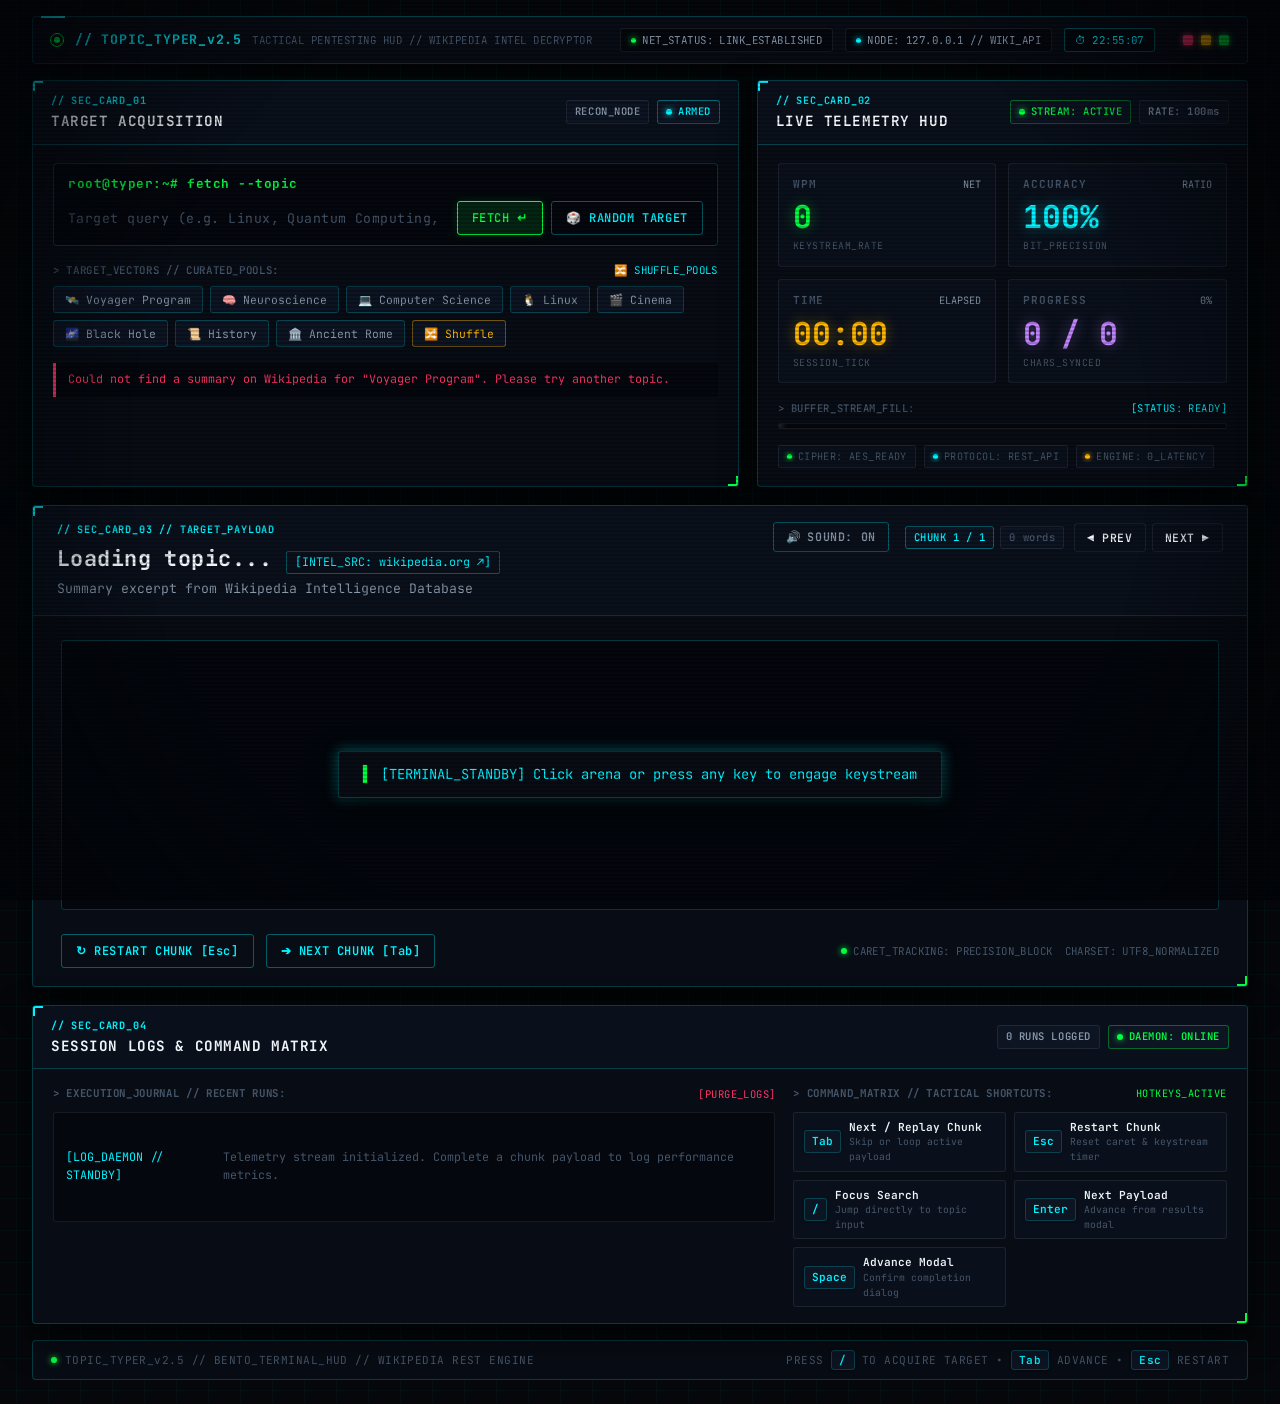
==== index.html @ 4744257c "working hacker bento ui" ====
<!DOCTYPE html>
<html lang="en">
<head>
  <meta charset="UTF-8">
  <meta name="viewport" content="width=device-width, initial-scale=1.0">
  <title>TopicTyper // Tactical Cyber-Terminal HUD</title>
  <link rel="preconnect" href="https://fonts.googleapis.com">
  <link rel="preconnect" href="https://fonts.gstatic.com" crossorigin>
  <link href="https://fonts.googleapis.com/css2?family=Fira+Code:wght@300;400;500;600;700&family=JetBrains+Mono:ital,wght@0,300..700;1,300..700&display=swap" rel="stylesheet">
  <link rel="stylesheet" href="style.css">
</head>
<body>
  <!-- CRT Scanlines and Vignette Overlay for Tactical Cyber Atmosphere -->
  <div class="crt-scanlines" aria-hidden="true"></div>
  <div class="crt-vignette" aria-hidden="true"></div>

  <!-- Main HUD Application Shell -->
  <div class="hud-app-wrapper">
    <!-- Tactical Top Status Bar / HUD Header -->
    <header class="tactical-hud-header">
      <div class="hud-brand">
        <div class="hud-status-node">
          <span class="radar-dot"></span>
          <span class="radar-ping"></span>
        </div>
        <div class="hud-title-wrap">
          <span class="hud-sys-tag">// TOPIC_TYPER_v2.5</span>
          <span class="hud-sys-label">TACTICAL PENTESTING HUD // WIKIPEDIA INTEL DECRYPTOR</span>
        </div>
      </div>

      <div class="hud-telemetry-banner">
        <span class="hud-pill"><span class="pill-dot dot-green"></span> NET_STATUS: LINK_ESTABLISHED</span>
        <span class="hud-pill"><span class="pill-dot dot-cyan"></span> NODE: 127.0.0.1 // WIKI_API</span>
        <span class="hud-pill hud-clock-pill"><span class="pill-icon">⏱</span> <span id="hud-clock">00:00:00</span></span>
      </div>

      <div class="hud-window-controls" aria-hidden="true">
        <span class="cyber-dot dot-red" title="ABORT"></span>
        <span class="cyber-dot dot-yellow" title="STANDBY"></span>
        <span class="cyber-dot dot-green" title="ENGAGED"></span>
      </div>
    </header>

    <!-- Modular Bento-Grid Dashboard -->
    <main class="bento-dashboard">

      <!-- ====================================================================
           CARD 1 [TARGET ACQUISITION / SEARCH] (Top-Left)
           ==================================================================== -->
      <section class="bento-card card-target-acquisition" id="card-target-acquisition">
        <div class="card-header">
          <div class="card-title-group">
            <span class="card-prefix">// SEC_CARD_01</span>
            <h2 class="card-title">TARGET ACQUISITION</h2>
          </div>
          <div class="card-badges">
            <span class="tactical-badge">RECON_NODE</span>
            <span class="tactical-badge badge-cyan"><span class="pulse-indicator"></span> ARMED</span>
          </div>
        </div>

        <div class="card-body">
          <!-- Terminal Search Form -->
          <form id="topic-form" class="cyber-search-form" autocomplete="off">
            <div class="cyber-input-wrapper">
              <label for="topic-input" class="cyber-terminal-prompt">root@typer:~# fetch --topic</label>
              <div class="input-action-cluster">
                <input 
                  type="text" 
                  id="topic-input" 
                  class="cyber-input" 
                  placeholder="Target query (e.g. Linux, Quantum Computing, Cryptography)..." 
                  required
                  spellcheck="false"
                />
                <div class="form-btn-group">
                  <button type="submit" id="search-submit-btn" class="cyber-btn cyber-btn-primary" title="Acquire target topic [Enter]">
                    <span>FETCH ↵</span>
                  </button>
                  <button type="button" id="random-topic-btn" class="cyber-btn cyber-btn-outline" title="Roll a dynamic random topic from Wikipedia">
                    <span>🎲 RANDOM TARGET</span>
                  </button>
                </div>
              </div>
            </div>
          </form>

          <!-- Preset Target Vectors (Category Chips) -->
          <div class="preset-vectors-wrap">
            <div class="preset-header-row">
              <span class="preset-label">> TARGET_VECTORS // CURATED_POOLS:</span>
              <button type="button" id="shuffle-preset-link" class="cyber-link-btn" title="Shuffle Preset Categories">
                🔀 SHUFFLE_POOLS
              </button>
            </div>
            <div class="quick-tags" id="quick-tags-container">
              <!-- Dynamically populated & shuffled via app.js -->
              <button type="button" class="quick-tag-btn" data-topic="Computer Science">💻 Computer Science</button>
              <button type="button" class="quick-tag-btn" data-topic="Space Exploration">🚀 Space Exploration</button>
              <button type="button" class="quick-tag-btn" data-topic="Linux">🐧 Linux</button>
              <button type="button" class="quick-tag-btn" data-topic="History">📜 History</button>
              <button type="button" class="quick-tag-btn" data-topic="Cinema">🎬 Cinema</button>
              <button type="button" class="quick-tag-btn" data-topic="Quantum Computing">⚡ Quantum Computing</button>
              <button type="button" class="quick-tag-btn" data-topic="Neuroscience">🧠 Neuroscience</button>
              <button type="button" class="quick-tag-btn" data-topic="Ancient Rome">🏛️ Ancient Rome</button>
              <button type="button" id="shuffle-tags-btn" class="quick-tag-btn shuffle-btn" title="Shuffle Preset Tags">🔀 Shuffle</button>
            </div>
          </div>

          <!-- Notification Banner -->
          <div id="status-banner" class="status-banner hidden" role="status" aria-live="polite">
            <span class="banner-spinner hidden" id="banner-spinner"></span>
            <span id="banner-message" class="banner-message"></span>
          </div>
        </div>
      </section>

      <!-- ====================================================================
           CARD 2 [LIVE TELEMETRY HUD] (Top-Right)
           ==================================================================== -->
      <section class="bento-card card-telemetry-hud" id="card-telemetry-hud">
        <div class="card-header">
          <div class="card-title-group">
            <span class="card-prefix">// SEC_CARD_02</span>
            <h2 class="card-title">LIVE TELEMETRY HUD</h2>
          </div>
          <div class="card-badges">
            <span class="tactical-badge badge-green"><span class="pulse-indicator pulse-green"></span> STREAM: ACTIVE</span>
            <span class="tactical-badge">RATE: 100ms</span>
          </div>
        </div>

        <div class="card-body">
          <!-- Real-Time Metrics Grid (4 Core Quadrants) -->
          <div class="hud-quadrants-grid">
            <div class="hud-quadrant">
              <div class="hud-quadrant-header">
                <span class="hud-stat-label">WPM</span>
                <span class="hud-stat-tag">NET</span>
              </div>
              <div class="hud-stat-value glow-green" id="stat-wpm">0</div>
              <div class="hud-quadrant-footer">
                <span class="hud-tiny-badge">KEYSTREAM_RATE</span>
              </div>
            </div>

            <div class="hud-quadrant">
              <div class="hud-quadrant-header">
                <span class="hud-stat-label">ACCURACY</span>
                <span class="hud-stat-tag">RATIO</span>
              </div>
              <div class="hud-stat-value glow-cyan" id="stat-accuracy">100%</div>
              <div class="hud-quadrant-footer">
                <span class="hud-tiny-badge">BIT_PRECISION</span>
              </div>
            </div>

            <div class="hud-quadrant">
              <div class="hud-quadrant-header">
                <span class="hud-stat-label">TIME</span>
                <span class="hud-stat-tag">ELAPSED</span>
              </div>
              <div class="hud-stat-value glow-amber" id="stat-time">00:00</div>
              <div class="hud-quadrant-footer">
                <span class="hud-tiny-badge">SESSION_TICK</span>
              </div>
            </div>

            <div class="hud-quadrant">
              <div class="hud-quadrant-header">
                <span class="hud-stat-label">PROGRESS</span>
                <span class="hud-stat-tag" id="progress-percent">0%</span>
              </div>
              <div class="hud-stat-value glow-purple" id="stat-progress-text">0 / 0</div>
              <div class="hud-quadrant-footer">
                <span class="hud-tiny-badge">CHARS_SYNCED</span>
              </div>
            </div>
          </div>

          <!-- Live Laser Progress Bar Container -->
          <div class="cyber-progress-block">
            <div class="progress-info-row">
              <span class="progress-label">> BUFFER_STREAM_FILL:</span>
              <span class="progress-status" id="stream-status-badge">[STATUS: READY]</span>
            </div>
            <div class="progress-bar-container">
              <div id="progress-bar-fill" class="progress-bar-fill"></div>
            </div>
          </div>

          <!-- Hacker-Style Status Badges -->
          <div class="telemetry-tags-row">
            <span class="cyber-status-chip"><span class="chip-led led-green"></span> CIPHER: AES_READY</span>
            <span class="cyber-status-chip"><span class="chip-led led-cyan"></span> PROTOCOL: REST_API</span>
            <span class="cyber-status-chip"><span class="chip-led led-amber"></span> ENGINE: 0_LATENCY</span>
          </div>
        </div>
      </section>

      <!-- ====================================================================
           CARD 3 [PAYLOAD / TYPING ARENA] (Full-Width Prominent Center)
           ==================================================================== -->
      <section class="bento-card card-payload-arena" id="card-payload-arena">
        <div class="card-header payload-header-wrap">
          <div class="payload-meta-left">
            <div class="card-title-group">
              <span class="card-prefix">// SEC_CARD_03 // TARGET_PAYLOAD</span>
              <div class="payload-title-row">
                <h1 id="article-title" class="article-title">Loading topic...</h1>
                <a id="wiki-external-link" href="#" target="_blank" rel="noopener noreferrer" class="cyber-source-link" title="Open source intelligence on Wikipedia">
                  [INTEL_SRC: wikipedia.org ↗]
                </a>
              </div>
              <p id="article-description" class="article-description">Summary excerpt from Wikipedia Intelligence Database</p>
            </div>
          </div>

          <div class="payload-meta-right">
            <!-- Audio Toggle Button in Card 3 -->
            <button id="sound-toggle-btn" class="cyber-btn sound-toggle-btn" title="Toggle Mechanical Typing Sounds" aria-label="Toggle typing sound">
              <span class="btn-icon">🔊</span>
              <span class="btn-label">SOUND: ON</span>
            </button>

            <!-- Chunk Navigation and Badges -->
            <div class="chunk-control-group">
              <div class="chunk-meta-badges">
                <span class="tactical-badge badge-cyan" id="chunk-counter">CHUNK 1 / 1</span>
                <span class="tactical-badge badge-muted" id="chunk-word-count">0 words</span>
              </div>
              <div class="chunk-nav-buttons">
                <button type="button" id="prev-chunk-btn" class="cyber-btn nav-btn" title="Previous Chunk (Left Arrow)">◀ PREV</button>
                <button type="button" id="next-chunk-btn" class="cyber-btn nav-btn" title="Next Chunk (Right Arrow)">NEXT ▶</button>
              </div>
            </div>
          </div>
        </div>

        <!-- Typing Practice Area -->
        <div class="typing-arena-body">
          <div class="typing-section" id="typing-section">
            <!-- Hidden input to capture keystrokes on desktop & mobile keyboards -->
            <input 
              type="text" 
              id="hidden-input" 
              class="hidden-input" 
              autocomplete="off" 
              autocorrect="off" 
              autocapitalize="off" 
              spellcheck="false" 
              tabindex="0"
              aria-label="Tactical keystream input field"
            />

            <!-- Words container with precision smooth block cursor -->
            <div id="words-container" class="words-container">
              <div id="caret" class="caret"></div>
              <!-- Target words and characters populated via app.js -->
            </div>

            <!-- Focus Reminder Overlay (hidden when typing area has focus) -->
            <div id="focus-overlay" class="focus-overlay">
              <div class="focus-prompt">
                <span class="blink">▌</span> [TERMINAL_STANDBY] Click arena or press any key to engage keystream
              </div>
            </div>
          </div>
        </div>

        <!-- Payload Action Bar -->
        <div class="payload-footer-bar">
          <div class="arena-action-buttons">
            <button type="button" id="restart-chunk-btn" class="cyber-btn cyber-btn-outline" title="Restart current chunk [Esc]">
              <span>↻ RESTART CHUNK [Esc]</span>
            </button>
            <button type="button" id="skip-chunk-btn" class="cyber-btn cyber-btn-outline" title="Skip to next chunk [Tab]">
              <span>➔ NEXT CHUNK [Tab]</span>
            </button>
          </div>

          <div class="arena-telemetry-status">
            <span class="arena-stat-pill"><span class="pulse-indicator pulse-green"></span> CARET_TRACKING: PRECISION_BLOCK</span>
            <span class="arena-stat-pill">CHARSET: UTF8_NORMALIZED</span>
          </div>
        </div>
      </section>

      <!-- ====================================================================
           CARD 4 [SESSION LOGS / HISTORY] (Compact Bottom Card)
           ==================================================================== -->
      <section class="bento-card card-session-logs" id="card-session-logs">
        <div class="card-header">
          <div class="card-title-group">
            <span class="card-prefix">// SEC_CARD_04</span>
            <h2 class="card-title">SESSION LOGS & COMMAND MATRIX</h2>
          </div>
          <div class="card-badges">
            <span class="tactical-badge" id="session-log-count">0 RUNS LOGGED</span>
            <span class="tactical-badge badge-green"><span class="pulse-indicator pulse-green"></span> DAEMON: ONLINE</span>
          </div>
        </div>

        <div class="session-card-grid">
          <!-- Left Zone: Live Session Telemetry Logs -->
          <div class="session-logs-panel">
            <div class="panel-subhead">
              <span class="subhead-title">> EXECUTION_JOURNAL // RECENT RUNS:</span>
              <button type="button" id="clear-logs-btn" class="cyber-text-btn" title="Clear session logs">[PURGE_LOGS]</button>
            </div>
            <div id="session-logs-list" class="session-logs-list">
              <div class="empty-log-state">
                <span class="terminal-dim">[LOG_DAEMON // STANDBY]</span> Telemetry stream initialized. Complete a chunk payload to log performance metrics.
              </div>
            </div>
          </div>

          <!-- Right Zone: Quick Keyboard Shortcut Hints Matrix -->
          <div class="session-shortcuts-panel">
            <div class="panel-subhead">
              <span class="subhead-title">> COMMAND_MATRIX // TACTICAL SHORTCUTS:</span>
              <span class="subhead-tag">HOTKEYS_ACTIVE</span>
            </div>
            <div class="shortcuts-matrix">
              <div class="shortcut-box">
                <kbd class="cyber-kbd">Tab</kbd>
                <div class="shortcut-meta">
                  <span class="shortcut-cmd">Next / Replay Chunk</span>
                  <span class="shortcut-detail">Skip or loop active payload</span>
                </div>
              </div>
              <div class="shortcut-box">
                <kbd class="cyber-kbd">Esc</kbd>
                <div class="shortcut-meta">
                  <span class="shortcut-cmd">Restart Chunk</span>
                  <span class="shortcut-detail">Reset caret & keystream timer</span>
                </div>
              </div>
              <div class="shortcut-box">
                <kbd class="cyber-kbd">/</kbd>
                <div class="shortcut-meta">
                  <span class="shortcut-cmd">Focus Search</span>
                  <span class="shortcut-detail">Jump directly to topic input</span>
                </div>
              </div>
              <div class="shortcut-box">
                <kbd class="cyber-kbd">Enter</kbd>
                <div class="shortcut-meta">
                  <span class="shortcut-cmd">Next Payload</span>
                  <span class="shortcut-detail">Advance from results modal</span>
                </div>
              </div>
              <div class="shortcut-box">
                <kbd class="cyber-kbd">Space</kbd>
                <div class="shortcut-meta">
                  <span class="shortcut-cmd">Advance Modal</span>
                  <span class="shortcut-detail">Confirm completion dialog</span>
                </div>
              </div>
            </div>
          </div>
        </div>
      </section>

    </main>

    <!-- Results Modal Overlay -->
    <div id="results-modal" class="results-modal hidden" role="dialog" aria-modal="true" aria-labelledby="results-title">
      <div class="modal-backdrop" id="modal-backdrop"></div>
      <div class="modal-card" id="modal-card">
        <div class="modal-header">
          <span class="modal-badge">[MISSION DEBRIEF // PAYLOAD TERMINATED]</span>
          <h2 id="results-title" class="modal-title">> Chunk Completed!</h2>
        </div>

        <div class="modal-stats-grid">
          <div class="modal-stat-box">
            <span class="box-label">SPEED (WPM)</span>
            <span class="box-value highlight-green" id="res-wpm">0</span>
          </div>
          <div class="modal-stat-box">
            <span class="box-label">ACCURACY</span>
            <span class="box-value highlight-cyan" id="res-accuracy">100%</span>
          </div>
          <div class="modal-stat-box">
            <span class="box-label">TIME</span>
            <span class="box-value highlight-amber" id="res-time">00:00</span>
          </div>
          <div class="modal-stat-box">
            <span class="box-label">RAW WPM</span>
            <span class="box-value" id="res-raw-wpm">0</span>
          </div>
          <div class="modal-stat-box">
            <span class="box-label">ERRORS</span>
            <span class="box-value highlight-red" id="res-errors">0</span>
          </div>
          <div class="modal-stat-box">
            <span class="box-label">CHARACTERS</span>
            <span class="box-value" id="res-chars">0 / 0</span>
          </div>
        </div>

        <div class="modal-actions">
          <button type="button" id="modal-next-btn" class="cyber-btn cyber-btn-primary" tabindex="0">
            <span>NEXT CHUNK [Enter / Space] ↵</span>
          </button>
          <button type="button" id="modal-retry-btn" class="cyber-btn cyber-btn-outline" tabindex="0">
            <span>RETRY CHUNK [Esc]</span>
          </button>
          <a id="modal-wiki-link" href="#" target="_blank" rel="noopener noreferrer" class="cyber-btn wiki-action-btn" tabindex="0">
            <span>READ ON WIKIPEDIA ↗</span>
          </a>
        </div>
      </div>
    </div>

    <!-- Tactical Footer -->
    <footer class="tactical-hud-footer">
      <div class="footer-left">
        <span class="pulse-indicator pulse-green"></span>
        <span>TOPIC_TYPER_v2.5 // BENTO_TERMINAL_HUD // WIKIPEDIA REST ENGINE</span>
      </div>
      <div class="footer-right">
        <span>PRESS <kbd class="cyber-kbd">/</kbd> TO ACQUIRE TARGET • <kbd class="cyber-kbd">Tab</kbd> ADVANCE • <kbd class="cyber-kbd">Esc</kbd> RESTART</span>
      </div>
    </footer>
  </div>

  <script src="app.js"></script>
</body>
</html>
---- style.css ----
/* ==========================================================================
   TOPIC TYPER // TACTICAL CYBER-TERMINAL HUD & BENTO-GRID DASHBOARD
   Aesthetic: Pentesting HUD / Security Operations Cyber Terminal
   Colorway: Deep Void Black (#05070a), Terminal Green (#00ff41), Electric Cyan (#00f3ff)
   Typography: JetBrains Mono / Fira Code Monospace
   ========================================================================== */

:root {
  /* Core Void & Cyber Backgrounds */
  --bg-void: #05070a;
  --bg-card: #080c14;
  --bg-card-elevated: #0d1422;
  --bg-input: #04070d;
  --bg-surface: #0a101b;
  --bg-hover: #121c2e;

  /* Tactical Cyber Accents */
  --accent-green: #00ff41;          /* Authentic Terminal Phosphor Green */
  --accent-cyan: #00f3ff;           /* High-Voltage Electric Cyan */
  --accent-amber: #ffb700;          /* Warning / Telemetry Amber */
  --accent-red: #ff3366;            /* Breach / Error Alert Red */
  --accent-purple: #c084fc;         /* Quantum Telemetry Violet */

  /* Text Colors */
  --text-main: #f1f5f9;
  --text-muted: #8899ac;
  --text-dim: #455569;
  --text-untyped: #4e6179;

  /* Keystream Character Colors */
  --char-correct: #00ff41;
  --char-error: #ff3366;
  --char-error-bg: rgba(255, 51, 102, 0.22);
  --caret-color: #00f3ff;

  /* Sharp Glowing Borders */
  --border-cyber: rgba(0, 243, 255, 0.2);
  --border-cyber-bright: rgba(0, 243, 255, 0.65);
  --border-green: rgba(0, 255, 65, 0.25);
  --border-subtle: rgba(255, 255, 255, 0.08);

  /* Typography */
  --font-mono: 'JetBrains Mono', 'Fira Code', 'Roboto Mono', 'SF Mono', Consolas, monospace;

  /* Shadows & Glows */
  --glow-cyan: 0 0 14px rgba(0, 243, 255, 0.45);
  --glow-green: 0 0 14px rgba(0, 255, 65, 0.45);
  --glow-amber: 0 0 14px rgba(255, 183, 0, 0.45);
  --glow-red: 0 0 14px rgba(255, 51, 102, 0.45);
  --shadow-card: 0 12px 35px rgba(0, 0, 0, 0.8), 0 0 15px rgba(0, 243, 255, 0.04);
}

/* ==========================================================================
   Base & Reset
   ========================================================================== */

/* Universal Utility for Hidden Elements */
.hidden {
  display: none !important;
}

* {
  box-sizing: border-box;
  margin: 0;
  padding: 0;
}

html, body {
  width: 100%;
  min-height: 100vh;
  background-color: var(--bg-void);
  color: var(--text-main);
  font-family: var(--font-mono);
  font-size: 15px;
  line-height: 1.5;
  -webkit-font-smoothing: antialiased;
  -moz-osx-font-smoothing: grayscale;
  overflow-x: hidden;
}

/* Subtle Cyber-Grid Line Background Pattern */
body {
  background-color: var(--bg-void);
  background-image: 
    linear-gradient(to right, rgba(0, 243, 255, 0.035) 1px, transparent 1px),
    linear-gradient(to bottom, rgba(0, 243, 255, 0.035) 1px, transparent 1px);
  background-size: 32px 32px;
  background-position: center center;
}

/* Authentic CRT Scanline Overlay (Non-Intrusive, Subtle) */
.crt-scanlines {
  position: fixed;
  top: 0;
  left: 0;
  width: 100vw;
  height: 100vh;
  pointer-events: none;
  background: linear-gradient(
    rgba(18, 16, 16, 0) 50%, 
    rgba(0, 0, 0, 0.28) 50%
  );
  background-size: 100% 4px;
  z-index: 999;
  opacity: 0.65;
}

/* Tactical Radial Edge Vignette */
.crt-vignette {
  position: fixed;
  top: 0;
  left: 0;
  width: 100vw;
  height: 100vh;
  pointer-events: none;
  background: radial-gradient(circle at 50% 50%, transparent 65%, rgba(2, 4, 8, 0.8) 100%);
  z-index: 998;
}

/* ==========================================================================
   HUD Layout Architecture
   ========================================================================== */

.hud-app-wrapper {
  position: relative;
  width: 95vw;
  max-width: 1520px;
  margin: 0 auto;
  padding: 16px 0 24px;
  display: flex;
  flex-direction: column;
  gap: 16px;
  z-index: 1;
}

/* Tactical Top Status Bar / HUD Header */
.tactical-hud-header {
  height: 48px;
  background-color: var(--bg-card);
  border: 1px solid var(--border-cyber);
  border-radius: 4px;
  padding: 0 18px;
  display: flex;
  align-items: center;
  justify-content: space-between;
  box-shadow: 0 4px 20px rgba(0, 0, 0, 0.6);
  position: relative;
}

.tactical-hud-header::before {
  content: "";
  position: absolute;
  top: -1px;
  left: 8px;
  width: 24px;
  height: 2px;
  background-color: var(--accent-cyan);
}

.hud-brand {
  display: flex;
  align-items: center;
  gap: 12px;
}

.hud-status-node {
  position: relative;
  width: 12px;
  height: 12px;
  display: flex;
  align-items: center;
  justify-content: center;
}

.radar-dot {
  width: 6px;
  height: 6px;
  background-color: var(--accent-green);
  border-radius: 50%;
  box-shadow: var(--glow-green);
}

.radar-ping {
  position: absolute;
  width: 14px;
  height: 14px;
  border: 1px solid var(--accent-green);
  border-radius: 50%;
  animation: radarPulse 2s ease-out infinite;
}

@keyframes radarPulse {
  0% { transform: scale(0.6); opacity: 1; }
  100% { transform: scale(2.2); opacity: 0; }
}

.hud-title-wrap {
  display: flex;
  align-items: baseline;
  gap: 10px;
}

.hud-sys-tag {
  color: var(--accent-cyan);
  font-weight: 700;
  font-size: 0.88rem;
  letter-spacing: 0.06em;
}

.hud-sys-label {
  color: var(--text-dim);
  font-size: 0.72rem;
  letter-spacing: 0.05em;
}

.hud-telemetry-banner {
  display: flex;
  align-items: center;
  gap: 12px;
}

.hud-pill {
  background-color: var(--bg-input);
  border: 1px solid var(--border-subtle);
  color: var(--text-muted);
  font-size: 0.72rem;
  padding: 3px 10px;
  border-radius: 3px;
  display: flex;
  align-items: center;
  gap: 6px;
  letter-spacing: 0.04em;
}

.hud-clock-pill {
  border-color: rgba(0, 243, 255, 0.3);
  color: var(--accent-cyan);
}

.pill-dot {
  width: 5px;
  height: 5px;
  border-radius: 50%;
  display: inline-block;
}

.dot-green { background-color: var(--accent-green); box-shadow: 0 0 6px var(--accent-green); }
.dot-cyan { background-color: var(--accent-cyan); box-shadow: 0 0 6px var(--accent-cyan); }
.dot-amber { background-color: var(--accent-amber); box-shadow: 0 0 6px var(--accent-amber); }

.hud-window-controls {
  display: flex;
  align-items: center;
  gap: 8px;
}

.cyber-dot {
  width: 10px;
  height: 10px;
  border-radius: 2px;
  display: inline-block;
  opacity: 0.85;
}

.dot-red { background-color: var(--accent-red); box-shadow: 0 0 6px var(--accent-red); }
.dot-yellow { background-color: var(--accent-amber); box-shadow: 0 0 6px var(--accent-amber); }

/* ==========================================================================
   Bento Grid Master Container
   ========================================================================== */

.bento-dashboard {
  display: grid;
  grid-template-columns: 1.18fr 0.82fr;
  grid-template-rows: auto auto auto;
  gap: 18px;
  width: 100%;
}

/* ==========================================================================
   Modular Bento Card Common Aesthetics
   ========================================================================== */

.bento-card {
  position: relative;
  background-color: var(--bg-card);
  border: 1px solid var(--border-cyber);
  border-radius: 4px;
  box-shadow: var(--shadow-card);
  display: flex;
  flex-direction: column;
  overflow: hidden;
  transition: border-color 0.25s ease, box-shadow 0.25s ease;
}

.bento-card:hover {
  border-color: var(--border-cyber-bright);
  box-shadow: 0 16px 45px rgba(0, 0, 0, 0.85), 0 0 22px rgba(0, 243, 255, 0.08);
}

/* Tactical Corner Brackets (HUD Reticle Notches) */
.bento-card::before {
  content: "";
  position: absolute;
  top: 0;
  left: 0;
  width: 8px;
  height: 8px;
  border-top: 2px solid var(--accent-cyan);
  border-left: 2px solid var(--accent-cyan);
  pointer-events: none;
  z-index: 2;
}

.bento-card::after {
  content: "";
  position: absolute;
  bottom: 0;
  right: 0;
  width: 8px;
  height: 8px;
  border-bottom: 2px solid var(--accent-green);
  border-right: 2px solid var(--accent-green);
  pointer-events: none;
  z-index: 2;
}

/* Card Header Common */
.card-header {
  padding: 12px 18px;
  background-color: var(--bg-surface);
  border-bottom: 1px solid var(--border-cyber);
  display: flex;
  align-items: center;
  justify-content: space-between;
  gap: 12px;
  user-select: none;
}

.card-title-group {
  display: flex;
  flex-direction: column;
  gap: 2px;
}

.card-prefix {
  font-size: 0.68rem;
  color: var(--accent-cyan);
  letter-spacing: 0.08em;
  font-weight: 700;
}

.card-title {
  font-size: 0.95rem;
  font-weight: 700;
  color: var(--text-main);
  letter-spacing: 0.04em;
}

.card-badges {
  display: flex;
  align-items: center;
  gap: 8px;
}

.tactical-badge {
  background-color: var(--bg-card-elevated);
  border: 1px solid var(--border-subtle);
  color: var(--text-muted);
  font-size: 0.7rem;
  font-weight: 600;
  padding: 3px 8px;
  border-radius: 3px;
  display: inline-flex;
  align-items: center;
  gap: 6px;
  letter-spacing: 0.05em;
  white-space: nowrap;
}

.tactical-badge.badge-cyan {
  border-color: rgba(0, 243, 255, 0.35);
  color: var(--accent-cyan);
}

.tactical-badge.badge-green {
  border-color: rgba(0, 255, 65, 0.35);
  color: var(--accent-green);
}

.tactical-badge.badge-muted {
  color: var(--text-dim);
}

.pulse-indicator {
  width: 6px;
  height: 6px;
  border-radius: 50%;
  display: inline-block;
  background-color: var(--accent-cyan);
  box-shadow: 0 0 6px var(--accent-cyan);
  animation: cyberPulse 1.4s infinite ease-in-out;
}

.pulse-indicator.pulse-green {
  background-color: var(--accent-green);
  box-shadow: 0 0 6px var(--accent-green);
}

@keyframes cyberPulse {
  0%, 100% { opacity: 1; transform: scale(1); }
  50% { opacity: 0.3; transform: scale(0.85); }
}

.card-body {
  padding: 18px 20px;
  display: flex;
  flex-direction: column;
  gap: 16px;
}

/* ==========================================================================
   CARD 1 [TARGET ACQUISITION / SEARCH]
   ========================================================================== */

.card-target-acquisition {
  grid-column: 1;
}

.cyber-search-form {
  width: 100%;
}

.cyber-input-wrapper {
  display: flex;
  flex-direction: column;
  gap: 8px;
  background-color: var(--bg-input);
  border: 1px solid var(--border-cyber);
  border-radius: 4px;
  padding: 10px 14px;
  transition: border-color 0.2s ease, box-shadow 0.2s ease;
}

.cyber-input-wrapper:focus-within {
  border-color: var(--accent-cyan);
  box-shadow: 0 0 16px rgba(0, 243, 255, 0.2), inset 0 0 8px rgba(0, 243, 255, 0.05);
}

.cyber-terminal-prompt {
  color: var(--accent-green);
  font-size: 0.85rem;
  font-weight: 700;
  letter-spacing: 0.04em;
  user-select: none;
}

.input-action-cluster {
  display: flex;
  align-items: center;
  gap: 10px;
}

.cyber-input {
  flex: 1;
  background: transparent;
  border: none;
  outline: none;
  color: var(--text-main);
  font-family: var(--font-mono);
  font-size: 0.98rem;
  letter-spacing: 0.03em;
  padding: 6px 0;
}

.cyber-input::placeholder {
  color: var(--text-dim);
  font-size: 0.88rem;
}

.form-btn-group {
  display: flex;
  align-items: center;
  gap: 8px;
}

/* Cyber Buttons */
.cyber-btn {
  background: transparent;
  border: 1px solid var(--border-subtle);
  color: var(--text-main);
  font-family: var(--font-mono);
  font-size: 0.8rem;
  font-weight: 600;
  letter-spacing: 0.05em;
  padding: 8px 14px;
  border-radius: 3px;
  cursor: pointer;
  display: inline-flex;
  align-items: center;
  justify-content: center;
  gap: 6px;
  transition: all 0.15s ease;
  white-space: nowrap;
  user-select: none;
}

.cyber-btn:disabled {
  opacity: 0.4;
  cursor: not-allowed;
  pointer-events: none;
}

.cyber-btn-primary {
  background-color: rgba(0, 255, 65, 0.12);
  border-color: var(--accent-green);
  color: var(--accent-green);
  box-shadow: 0 0 10px rgba(0, 255, 65, 0.15);
}

.cyber-btn-primary:hover:not(:disabled) {
  background-color: var(--accent-green);
  color: #030608;
  box-shadow: var(--glow-green);
  transform: translateY(-1px);
}

.cyber-btn-outline {
  border-color: rgba(0, 243, 255, 0.35);
  color: var(--accent-cyan);
}

.cyber-btn-outline:hover:not(:disabled) {
  background-color: rgba(0, 243, 255, 0.1);
  border-color: var(--accent-cyan);
  box-shadow: var(--glow-cyan);
}

/* Preset Target Vectors (Category Chips) */
.preset-vectors-wrap {
  display: flex;
  flex-direction: column;
  gap: 8px;
}

.preset-header-row {
  display: flex;
  align-items: center;
  justify-content: space-between;
}

.preset-label {
  font-size: 0.72rem;
  color: var(--text-dim);
  font-weight: 600;
  letter-spacing: 0.06em;
}

.cyber-link-btn {
  background: none;
  border: none;
  color: var(--accent-cyan);
  font-family: var(--font-mono);
  font-size: 0.72rem;
  cursor: pointer;
  letter-spacing: 0.04em;
  transition: color 0.15s ease;
}

.cyber-link-btn:hover {
  color: #fff;
  text-decoration: underline;
}

.quick-tags {
  display: flex;
  flex-wrap: wrap;
  gap: 7px;
}

.quick-tag-btn {
  background-color: var(--bg-card-elevated);
  border: 1px solid var(--border-cyber);
  color: var(--text-muted);
  font-family: var(--font-mono);
  font-size: 0.76rem;
  padding: 5px 11px;
  border-radius: 3px;
  cursor: pointer;
  transition: all 0.15s ease;
  user-select: none;
}

.quick-tag-btn:hover {
  background-color: rgba(0, 243, 255, 0.1);
  border-color: var(--accent-cyan);
  color: var(--text-main);
  box-shadow: 0 0 10px rgba(0, 243, 255, 0.25);
  transform: translateY(-1px);
}

.quick-tag-btn.shuffle-btn {
  border-color: rgba(255, 183, 0, 0.4);
  color: var(--accent-amber);
}

.quick-tag-btn.shuffle-btn:hover {
  background-color: rgba(255, 183, 0, 0.12);
  border-color: var(--accent-amber);
  box-shadow: var(--glow-amber);
}

/* Status Notification Banner */
.status-banner {
  background-color: var(--bg-input);
  border-left: 3px solid var(--accent-cyan);
  padding: 8px 12px;
  border-radius: 0 3px 3px 0;
  font-size: 0.78rem;
  display: flex;
  align-items: center;
  gap: 8px;
  animation: bannerFade 0.2s ease;
}

.status-banner.banner-loading {
  border-color: var(--accent-cyan);
  color: var(--accent-cyan);
}

.status-banner.banner-error {
  border-color: var(--accent-red);
  color: var(--accent-red);
}

.status-banner.banner-info {
  border-color: var(--accent-green);
  color: var(--accent-green);
}

.status-banner.hidden {
  display: none;
}

.banner-spinner {
  width: 12px;
  height: 12px;
  border: 2px solid rgba(0, 243, 255, 0.25);
  border-top-color: var(--accent-cyan);
  border-radius: 50%;
  animation: spin 0.8s linear infinite;
  display: inline-block;
}

@keyframes spin {
  to { transform: rotate(360deg); }
}

@keyframes bannerFade {
  from { opacity: 0; transform: translateY(-4px); }
  to { opacity: 1; transform: translateY(0); }
}

/* ==========================================================================
   CARD 2 [LIVE TELEMETRY HUD]
   ========================================================================== */

.card-telemetry-hud {
  grid-column: 2;
}

.hud-quadrants-grid {
  display: grid;
  grid-template-columns: repeat(2, 1fr);
  gap: 12px;
}

.hud-quadrant {
  background-color: var(--bg-surface);
  border: 1px solid var(--border-subtle);
  border-radius: 3px;
  padding: 12px 14px;
  display: flex;
  flex-direction: column;
  justify-content: space-between;
  gap: 4px;
  position: relative;
  transition: border-color 0.2s ease;
}

.hud-quadrant:hover {
  border-color: var(--border-cyber);
}

.hud-quadrant-header {
  display: flex;
  align-items: baseline;
  justify-content: space-between;
}

.hud-stat-label {
  font-size: 0.74rem;
  font-weight: 700;
  color: var(--text-dim);
  letter-spacing: 0.08em;
}

.hud-stat-tag {
  font-size: 0.68rem;
  color: var(--text-muted);
}

.hud-stat-value {
  font-size: 2.1rem;
  font-weight: 700;
  line-height: 1.05;
  font-feature-settings: "tnum";
  font-variant-numeric: tabular-nums;
  margin: 4px 0 2px;
}

.glow-green {
  color: var(--accent-green);
  text-shadow: var(--glow-green);
}

.glow-cyan {
  color: var(--accent-cyan);
  text-shadow: var(--glow-cyan);
}

.glow-amber {
  color: var(--accent-amber);
  text-shadow: var(--glow-amber);
}

.glow-purple {
  color: var(--accent-purple);
  text-shadow: 0 0 14px rgba(192, 132, 252, 0.45);
}

.hud-quadrant-footer {
  display: flex;
  align-items: center;
}

.hud-tiny-badge {
  font-size: 0.65rem;
  color: var(--text-dim);
  letter-spacing: 0.05em;
}

/* Cyber Laser Progress Bar */
.cyber-progress-block {
  display: flex;
  flex-direction: column;
  gap: 6px;
  margin-top: 2px;
}

.progress-info-row {
  display: flex;
  align-items: center;
  justify-content: space-between;
}

.progress-label {
  font-size: 0.7rem;
  color: var(--text-dim);
  letter-spacing: 0.05em;
  font-weight: 600;
}

.progress-status {
  font-size: 0.7rem;
  color: var(--accent-cyan);
  letter-spacing: 0.04em;
}

.progress-status.status-active {
  color: var(--accent-amber);
}

.progress-status.status-complete {
  color: var(--accent-green);
}

.progress-bar-container {
  width: 100%;
  height: 6px;
  background-color: var(--bg-input);
  border: 1px solid var(--border-subtle);
  border-radius: 2px;
  overflow: hidden;
  position: relative;
}

.progress-bar-fill {
  width: 0%;
  height: 100%;
  background: linear-gradient(90deg, var(--accent-cyan), var(--accent-green));
  box-shadow: 0 0 10px rgba(0, 255, 65, 0.5);
  transition: width 0.15s ease-out;
  position: relative;
}

.progress-bar-fill::after {
  content: "";
  position: absolute;
  top: 0;
  right: 0;
  width: 4px;
  height: 100%;
  background-color: #fff;
  box-shadow: 0 0 8px #fff;
}

/* Hacker-Style Telemetry Status Badges */
.telemetry-tags-row {
  display: flex;
  align-items: center;
  gap: 8px;
  flex-wrap: wrap;
}

.cyber-status-chip {
  background-color: var(--bg-surface);
  border: 1px solid var(--border-subtle);
  color: var(--text-dim);
  font-size: 0.68rem;
  padding: 3px 8px;
  border-radius: 2px;
  display: flex;
  align-items: center;
  gap: 6px;
  letter-spacing: 0.04em;
}

.chip-led {
  width: 5px;
  height: 5px;
  border-radius: 50%;
  display: inline-block;
}

.led-green { background-color: var(--accent-green); box-shadow: 0 0 5px var(--accent-green); }
.led-cyan { background-color: var(--accent-cyan); box-shadow: 0 0 5px var(--accent-cyan); }
.led-amber { background-color: var(--accent-amber); box-shadow: 0 0 5px var(--accent-amber); }

/* ==========================================================================
   CARD 3 [PAYLOAD / TYPING ARENA] (Full-Width Prominent Center)
   ========================================================================== */

.card-payload-arena {
  grid-column: 1 / -1; /* Spans across entire dashboard grid */
}

.payload-header-wrap {
  display: flex;
  align-items: flex-start;
  justify-content: space-between;
  gap: 20px;
  padding: 16px 24px;
}

.payload-meta-left {
  flex: 1;
}

.payload-title-row {
  display: flex;
  align-items: baseline;
  gap: 14px;
  flex-wrap: wrap;
  margin: 3px 0;
}

.article-title {
  font-size: 1.45rem;
  font-weight: 700;
  color: var(--text-main);
  letter-spacing: 0.02em;
}

.cyber-source-link {
  color: var(--accent-cyan);
  font-size: 0.78rem;
  text-decoration: none;
  border: 1px solid rgba(0, 243, 255, 0.3);
  padding: 2px 8px;
  border-radius: 2px;
  transition: all 0.15s ease;
}

.cyber-source-link:hover {
  background-color: rgba(0, 243, 255, 0.15);
  border-color: var(--accent-cyan);
  box-shadow: 0 0 8px rgba(0, 243, 255, 0.3);
}

.article-description {
  font-size: 0.88rem;
  color: var(--text-muted);
  line-height: 1.4;
  max-width: 900px;
}

.payload-meta-right {
  display: flex;
  align-items: center;
  gap: 16px;
  flex-wrap: wrap;
}

/* Sound Toggle Button */
.sound-toggle-btn {
  border-color: rgba(0, 243, 255, 0.35);
  color: var(--text-muted);
  padding: 6px 12px;
  font-size: 0.78rem;
}

.sound-toggle-btn:hover {
  background-color: var(--bg-hover);
  color: var(--text-main);
  border-color: var(--accent-cyan);
}

.sound-toggle-btn.muted {
  opacity: 0.55;
  border-color: var(--border-subtle);
}

.chunk-control-group {
  display: flex;
  align-items: center;
  gap: 10px;
}

.chunk-meta-badges {
  display: flex;
  align-items: center;
  gap: 6px;
}

.chunk-nav-buttons {
  display: flex;
  gap: 6px;
}

.nav-btn {
  padding: 6px 12px;
  font-size: 0.76rem;
}

.nav-btn:disabled {
  opacity: 0.3;
  cursor: not-allowed;
}

/* ==========================================================================
   Typing Practice Arena Body
   ========================================================================== */

.typing-arena-body {
  padding: 24px 28px;
}

.typing-section {
  position: relative;
  background-color: var(--bg-input);
  border: 1px solid var(--border-cyber);
  border-radius: 4px;
  padding: 42px 48px;
  min-height: 270px;
  cursor: text;
  transition: border-color 0.2s ease, box-shadow 0.2s ease;
  overflow: hidden;
  display: flex;
  align-items: flex-start;
}

.typing-section.focused {
  border-color: var(--accent-cyan);
  box-shadow: 0 0 30px rgba(0, 243, 255, 0.12), inset 0 0 15px rgba(0, 243, 255, 0.02);
}

/* Hidden input capturing keystrokes */
.hidden-input {
  position: absolute;
  top: 0;
  left: 0;
  opacity: 0;
  pointer-events: none;
  width: 0;
  height: 0;
  z-index: -1;
}

/* Words container: MUST have position: relative for caret calculations */
.words-container {
  position: relative;
  width: 100%;
  font-size: clamp(1.4rem, 1.8vw, 1.7rem);
  line-height: 2.3;
  letter-spacing: 0.02em;
  user-select: none;
  outline: none;
  word-break: normal;
}

/* Word tokens: MUST NOT have position: relative so char offsetParent is words-container! */
.word {
  position: static;
  display: inline-block;
  white-space: nowrap;
}

/* Characters */
.char {
  position: static;
  display: inline-block;
  color: var(--text-untyped);
  transition: color 0.03s ease;
}

/* Spaces */
.char.char-space {
  display: inline-block;
  min-width: 0.55em;
}

/* Correct Character: Phosphor Green with subtle glow */
.char.correct {
  color: var(--char-correct);
  text-shadow: 0 0 8px rgba(0, 255, 65, 0.45);
}

/* Incorrect Character: Terminal Crimson with red bloom */
.char.incorrect {
  color: var(--char-error);
  background-color: var(--char-error-bg);
  border-radius: 2px;
  text-shadow: 0 0 8px rgba(255, 51, 102, 0.5);
}

.char.char-space.incorrect {
  background-color: rgba(255, 51, 102, 0.35);
  border-bottom: 2px solid var(--char-error);
}

/* Smooth Blinking Block Cursor */
.caret {
  position: absolute;
  top: 0;
  left: 0;
  width: 0.62em;
  height: 1.35em;
  background-color: rgba(0, 243, 255, 0.35);
  border: 1.5px solid var(--accent-cyan);
  border-radius: 1px;
  box-shadow: 0 0 12px rgba(0, 243, 255, 0.7), inset 0 0 6px rgba(0, 243, 255, 0.35);
  pointer-events: none;
  transform: translate(0px, 0px);
  transition: transform 0.075s cubic-bezier(0.12, 0.9, 0.2, 1);
  animation: cyberBlockBlink 0.9s ease-in-out infinite alternate;
  z-index: 10;
  display: none;
}

.typing-section.focused .caret {
  display: block;
}

.caret.typing {
  animation: none;
  opacity: 1;
  box-shadow: 0 0 16px rgba(0, 243, 255, 0.9), inset 0 0 8px rgba(0, 243, 255, 0.5);
}

@keyframes cyberBlockBlink {
  0%, 25% {
    opacity: 1;
    box-shadow: 0 0 12px rgba(0, 243, 255, 0.8), inset 0 0 8px rgba(0, 243, 255, 0.4);
  }
  80%, 100% {
    opacity: 0.25;
    box-shadow: 0 0 4px rgba(0, 243, 255, 0.2);
  }
}

/* Unfocused Overlay Prompt */
.focus-overlay {
  position: absolute;
  inset: 0;
  background-color: rgba(4, 7, 13, 0.78);
  backdrop-filter: blur(2px);
  display: flex;
  align-items: center;
  justify-content: center;
  border-radius: 4px;
  cursor: pointer;
  transition: opacity 0.15s ease;
  z-index: 20;
}

.focus-overlay.hidden {
  opacity: 0;
  pointer-events: none;
}

.focus-prompt {
  font-size: 0.92rem;
  color: var(--accent-cyan);
  background-color: var(--bg-card);
  border: 1px solid var(--border-cyber);
  padding: 12px 24px;
  border-radius: 3px;
  display: flex;
  align-items: center;
  gap: 10px;
  box-shadow: 0 10px 30px rgba(0, 0, 0, 0.8), var(--glow-cyan);
}

.blink {
  animation: blink 1s step-start infinite;
  color: var(--accent-green);
}

@keyframes blink {
  0%, 100% { opacity: 1; }
  50% { opacity: 0; }
}

/* Arena Action Footer Bar */
.payload-footer-bar {
  padding: 0 28px 18px;
  display: flex;
  align-items: center;
  justify-content: space-between;
  flex-wrap: wrap;
  gap: 14px;
}

.arena-action-buttons {
  display: flex;
  align-items: center;
  gap: 12px;
}

.arena-telemetry-status {
  display: flex;
  align-items: center;
  gap: 12px;
}

.arena-stat-pill {
  font-size: 0.72rem;
  color: var(--text-dim);
  display: flex;
  align-items: center;
  gap: 6px;
  letter-spacing: 0.04em;
}

/* ==========================================================================
   CARD 4 [SESSION LOGS / HISTORY] (Compact Bottom Card)
   ========================================================================== */

.card-session-logs {
  grid-column: 1 / -1;
}

.session-card-grid {
  display: grid;
  grid-template-columns: 1.25fr 0.75fr;
  gap: 18px;
  padding: 16px 20px;
}

.session-logs-panel,
.session-shortcuts-panel {
  display: flex;
  flex-direction: column;
  gap: 10px;
}

.panel-subhead {
  display: flex;
  align-items: center;
  justify-content: space-between;
}

.subhead-title {
  font-size: 0.72rem;
  color: var(--text-dim);
  font-weight: 700;
  letter-spacing: 0.06em;
}

.cyber-text-btn {
  background: none;
  border: none;
  color: var(--accent-red);
  font-family: var(--font-mono);
  font-size: 0.7rem;
  cursor: pointer;
  letter-spacing: 0.04em;
  transition: opacity 0.15s ease;
}

.cyber-text-btn:hover {
  text-decoration: underline;
  opacity: 0.8;
}

.subhead-tag {
  font-size: 0.68rem;
  color: var(--accent-green);
  letter-spacing: 0.05em;
}

/* Session Logs List */
.session-logs-list {
  background-color: var(--bg-input);
  border: 1px solid var(--border-subtle);
  border-radius: 3px;
  padding: 8px 12px;
  min-height: 110px;
  max-height: 140px;
  overflow-y: auto;
  display: flex;
  flex-direction: column;
  gap: 6px;
}

.session-logs-list::-webkit-scrollbar {
  width: 4px;
}

.session-logs-list::-webkit-scrollbar-thumb {
  background-color: var(--border-cyber);
  border-radius: 2px;
}

.empty-log-state {
  color: var(--text-dim);
  font-size: 0.78rem;
  display: flex;
  align-items: center;
  height: 100%;
  padding: 12px 0;
}

.terminal-dim {
  color: var(--accent-cyan);
  margin-right: 6px;
}

.session-log-row {
  display: flex;
  align-items: center;
  justify-content: space-between;
  padding: 4px 6px;
  background-color: rgba(255, 255, 255, 0.015);
  border-left: 2px solid var(--accent-green);
  border-radius: 2px;
  font-size: 0.76rem;
  animation: bannerFade 0.2s ease;
}

.log-meta {
  display: flex;
  align-items: center;
  gap: 8px;
}

.log-timestamp {
  color: var(--text-dim);
  font-size: 0.7rem;
}

.log-topic-name {
  color: var(--text-main);
  font-weight: 600;
}

.log-chunk-badge {
  color: var(--accent-cyan);
  font-size: 0.68rem;
  border: 1px solid rgba(0, 243, 255, 0.25);
  padding: 1px 5px;
  border-radius: 2px;
}

.log-stats {
  display: flex;
  align-items: center;
  gap: 12px;
}

.log-stat-wpm {
  color: var(--accent-green);
  font-weight: 700;
}

.log-stat-acc {
  color: var(--accent-cyan);
  font-weight: 700;
}

.stat-unit-tiny {
  font-size: 0.65rem;
  color: var(--text-dim);
  font-weight: 400;
}

.log-badge-ok {
  color: var(--accent-green);
  font-size: 0.68rem;
}

/* Shortcuts Matrix */
.shortcuts-matrix {
  display: grid;
  grid-template-columns: repeat(2, 1fr);
  gap: 8px;
}

.shortcut-box {
  background-color: var(--bg-surface);
  border: 1px solid var(--border-subtle);
  border-radius: 3px;
  padding: 6px 10px;
  display: flex;
  align-items: center;
  gap: 8px;
}

.cyber-kbd {
  background-color: var(--bg-card-elevated);
  border: 1px solid var(--border-cyber);
  color: var(--accent-cyan);
  font-family: var(--font-mono);
  font-size: 0.74rem;
  font-weight: 600;
  padding: 2px 7px;
  border-radius: 3px;
  box-shadow: 0 1px 3px rgba(0, 0, 0, 0.4);
  white-space: nowrap;
}

.shortcut-meta {
  display: flex;
  flex-direction: column;
}

.shortcut-cmd {
  font-size: 0.74rem;
  color: var(--text-main);
  font-weight: 600;
}

.shortcut-detail {
  font-size: 0.65rem;
  color: var(--text-dim);
}

/* ==========================================================================
   Results Modal Overlay (Tactical Pentesting HUD Style)
   ========================================================================== */

.results-modal {
  position: fixed;
  inset: 0;
  z-index: 1000;
  display: flex;
  align-items: center;
  justify-content: center;
  padding: 24px;
}

.results-modal.hidden {
  display: none !important;
}

.modal-backdrop {
  position: absolute;
  inset: 0;
  background-color: rgba(3, 5, 8, 0.88);
  backdrop-filter: blur(6px);
  cursor: pointer;
}

.modal-card {
  position: relative;
  width: 100%;
  max-width: 660px;
  background-color: var(--bg-card);
  border: 1px solid var(--accent-cyan);
  border-radius: 4px;
  padding: 32px;
  box-shadow: 0 25px 80px rgba(0, 0, 0, 0.95), 0 0 35px rgba(0, 243, 255, 0.15);
  display: flex;
  flex-direction: column;
  gap: 22px;
  animation: modalPop 0.22s cubic-bezier(0.16, 1, 0.3, 1);
  z-index: 2;
}

.modal-card::before {
  content: "";
  position: absolute;
  top: 0;
  left: 0;
  width: 12px;
  height: 12px;
  border-top: 3px solid var(--accent-green);
  border-left: 3px solid var(--accent-green);
}

.modal-card::after {
  content: "";
  position: absolute;
  bottom: 0;
  right: 0;
  width: 12px;
  height: 12px;
  border-bottom: 3px solid var(--accent-cyan);
  border-right: 3px solid var(--accent-cyan);
}

@keyframes modalPop {
  from { opacity: 0; transform: translateY(16px) scale(0.96); }
  to { opacity: 1; transform: translateY(0) scale(1); }
}

.modal-header {
  border-bottom: 1px solid var(--border-cyber);
  padding-bottom: 14px;
}

.modal-badge {
  font-size: 0.74rem;
  color: var(--accent-green);
  font-weight: 700;
  letter-spacing: 0.08em;
}

.modal-title {
  font-size: 1.55rem;
  color: var(--text-main);
  margin-top: 4px;
  letter-spacing: 0.02em;
}

.modal-stats-grid {
  display: grid;
  grid-template-columns: repeat(3, 1fr);
  gap: 12px;
}

.modal-stat-box {
  background-color: var(--bg-surface);
  border: 1px solid var(--border-subtle);
  border-radius: 3px;
  padding: 14px;
  display: flex;
  flex-direction: column;
  gap: 4px;
}

.box-label {
  font-size: 0.7rem;
  color: var(--text-dim);
  font-weight: 700;
  letter-spacing: 0.06em;
}

.box-value {
  font-size: 1.8rem;
  font-weight: 700;
  font-feature-settings: "tnum";
}

.highlight-green { color: var(--accent-green); text-shadow: var(--glow-green); }
.highlight-cyan { color: var(--accent-cyan); text-shadow: var(--glow-cyan); }
.highlight-amber { color: var(--accent-amber); text-shadow: var(--glow-amber); }
.highlight-red { color: var(--accent-red); text-shadow: var(--glow-red); }

.modal-actions {
  display: flex;
  align-items: center;
  gap: 12px;
  flex-wrap: wrap;
  margin-top: 6px;
}

.modal-actions .cyber-btn {
  padding: 10px 18px;
  font-size: 0.86rem;
}

.wiki-action-btn {
  border-color: rgba(0, 243, 255, 0.4);
  color: var(--accent-cyan);
  text-decoration: none;
}

.wiki-action-btn:hover {
  background-color: rgba(0, 243, 255, 0.15);
  box-shadow: var(--glow-cyan);
}

/* ==========================================================================
   Tactical Footer
   ========================================================================== */

.tactical-hud-footer {
  height: 40px;
  background-color: var(--bg-card);
  border: 1px solid var(--border-cyber);
  border-radius: 4px;
  padding: 0 18px;
  display: flex;
  align-items: center;
  justify-content: space-between;
  font-size: 0.74rem;
  color: var(--text-dim);
  letter-spacing: 0.04em;
  user-select: none;
}

.footer-left {
  display: flex;
  align-items: center;
  gap: 8px;
}

.footer-right {
  display: flex;
  align-items: center;
}

/* ==========================================================================
   Responsive Adaptations
   ========================================================================== */

@media (max-width: 1080px) {
  .hud-app-wrapper {
    width: 96vw;
  }

  .bento-dashboard {
    grid-template-columns: 1fr;
  }

  .card-target-acquisition,
  .card-telemetry-hud,
  .card-payload-arena,
  .card-session-logs {
    grid-column: 1 / -1;
  }

  .session-card-grid {
    grid-template-columns: 1fr;
  }
}

@media (max-width: 768px) {
  .hud-app-wrapper {
    padding: 10px 0;
  }

  .tactical-hud-header .hud-telemetry-banner {
    display: none;
  }

  .payload-header-wrap {
    flex-direction: column;
    padding: 14px 18px;
  }

  .payload-meta-right {
    width: 100%;
    justify-content: space-between;
  }

  .typing-arena-body {
    padding: 14px 16px;
  }

  .typing-section {
    padding: 24px 20px;
    min-height: 220px;
  }

  .words-container {
    font-size: 1.25rem;
    line-height: 2.1;
  }

  .input-action-cluster {
    flex-direction: column;
    align-items: stretch;
  }

  .form-btn-group {
    width: 100%;
  }

  .form-btn-group .cyber-btn {
    flex: 1;
  }

  .hud-quadrants-grid {
    grid-template-columns: repeat(2, 1fr);
  }

  .shortcuts-matrix {
    grid-template-columns: 1fr;
  }

  .modal-stats-grid {
    grid-template-columns: repeat(2, 1fr);
  }

  .modal-actions {
    flex-direction: column;
    align-items: stretch;
  }

  .modal-actions .cyber-btn {
    width: 100%;
  }

  .tactical-hud-footer .footer-right {
    display: none;
  }
}
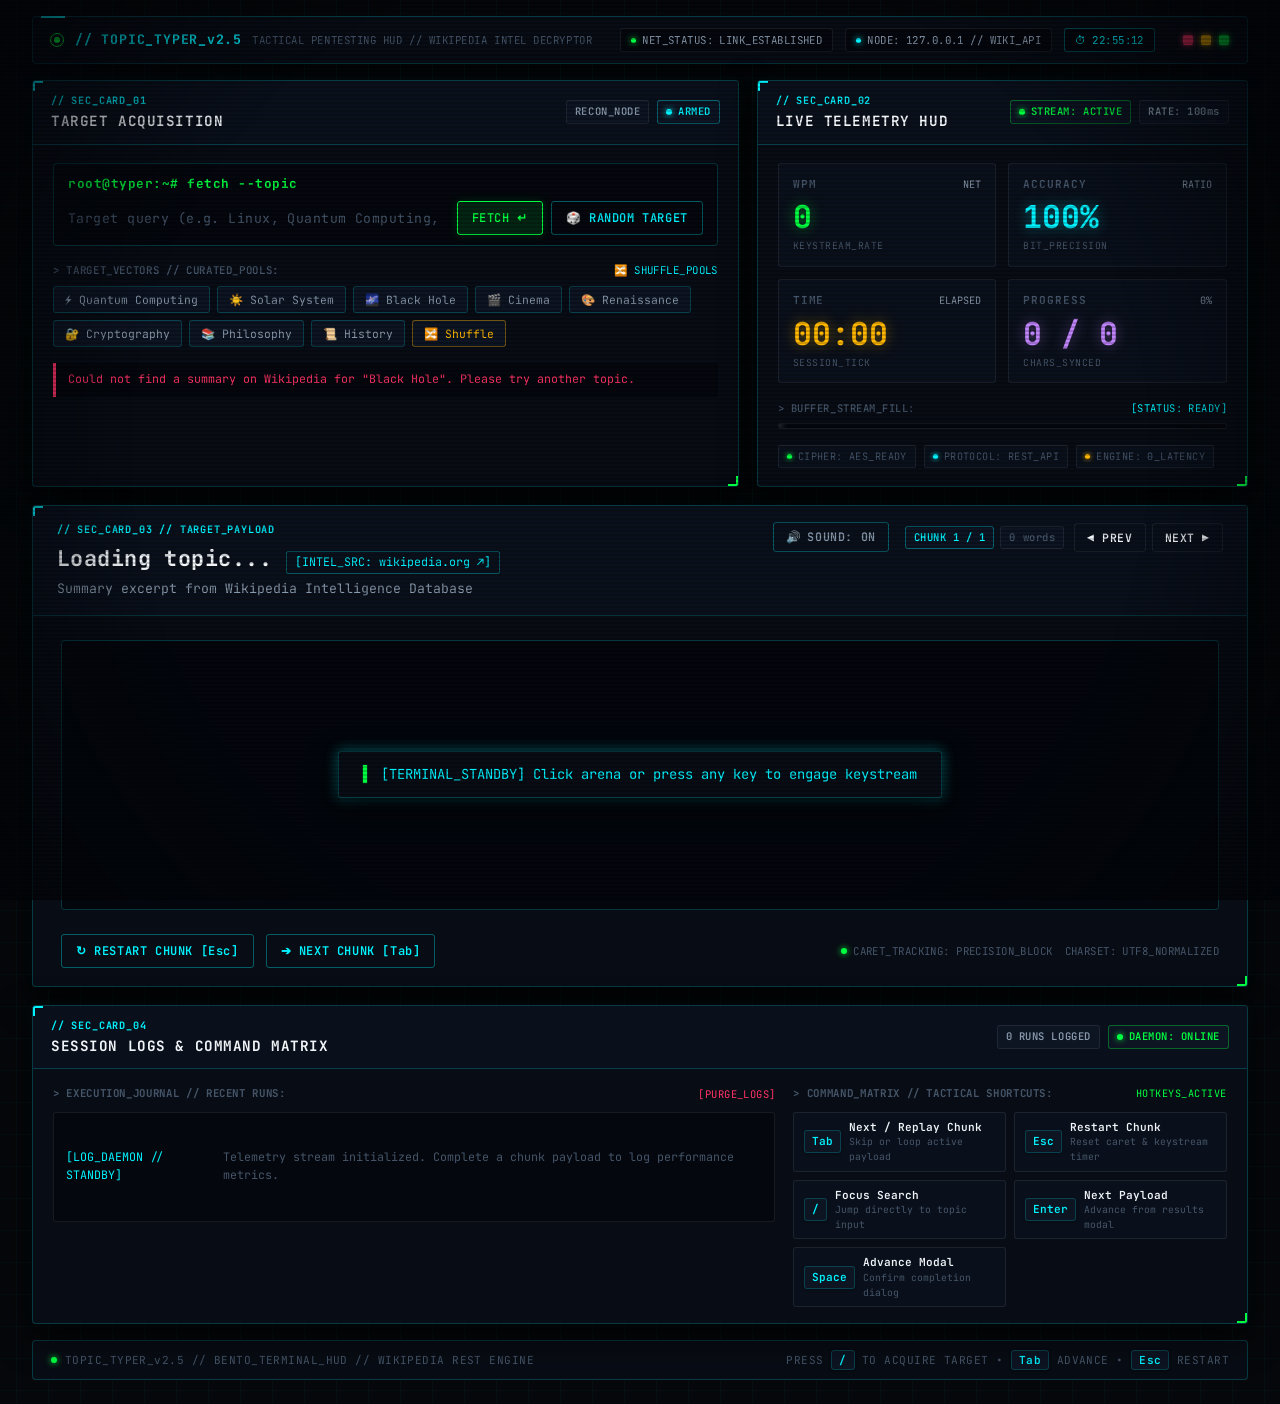
==== commit 8b9cfbf9: "typing bug v2 fix" ====
--- a/index.html
+++ b/index.html
@@ -429,4 +429,4 @@
 
   <script src="app.js"></script>
 </body>
-</html>+</html>
--- a/style.css
+++ b/style.css
@@ -1637,4 +1637,4 @@
   .tactical-hud-footer .footer-right {
     display: none;
   }
-}+}
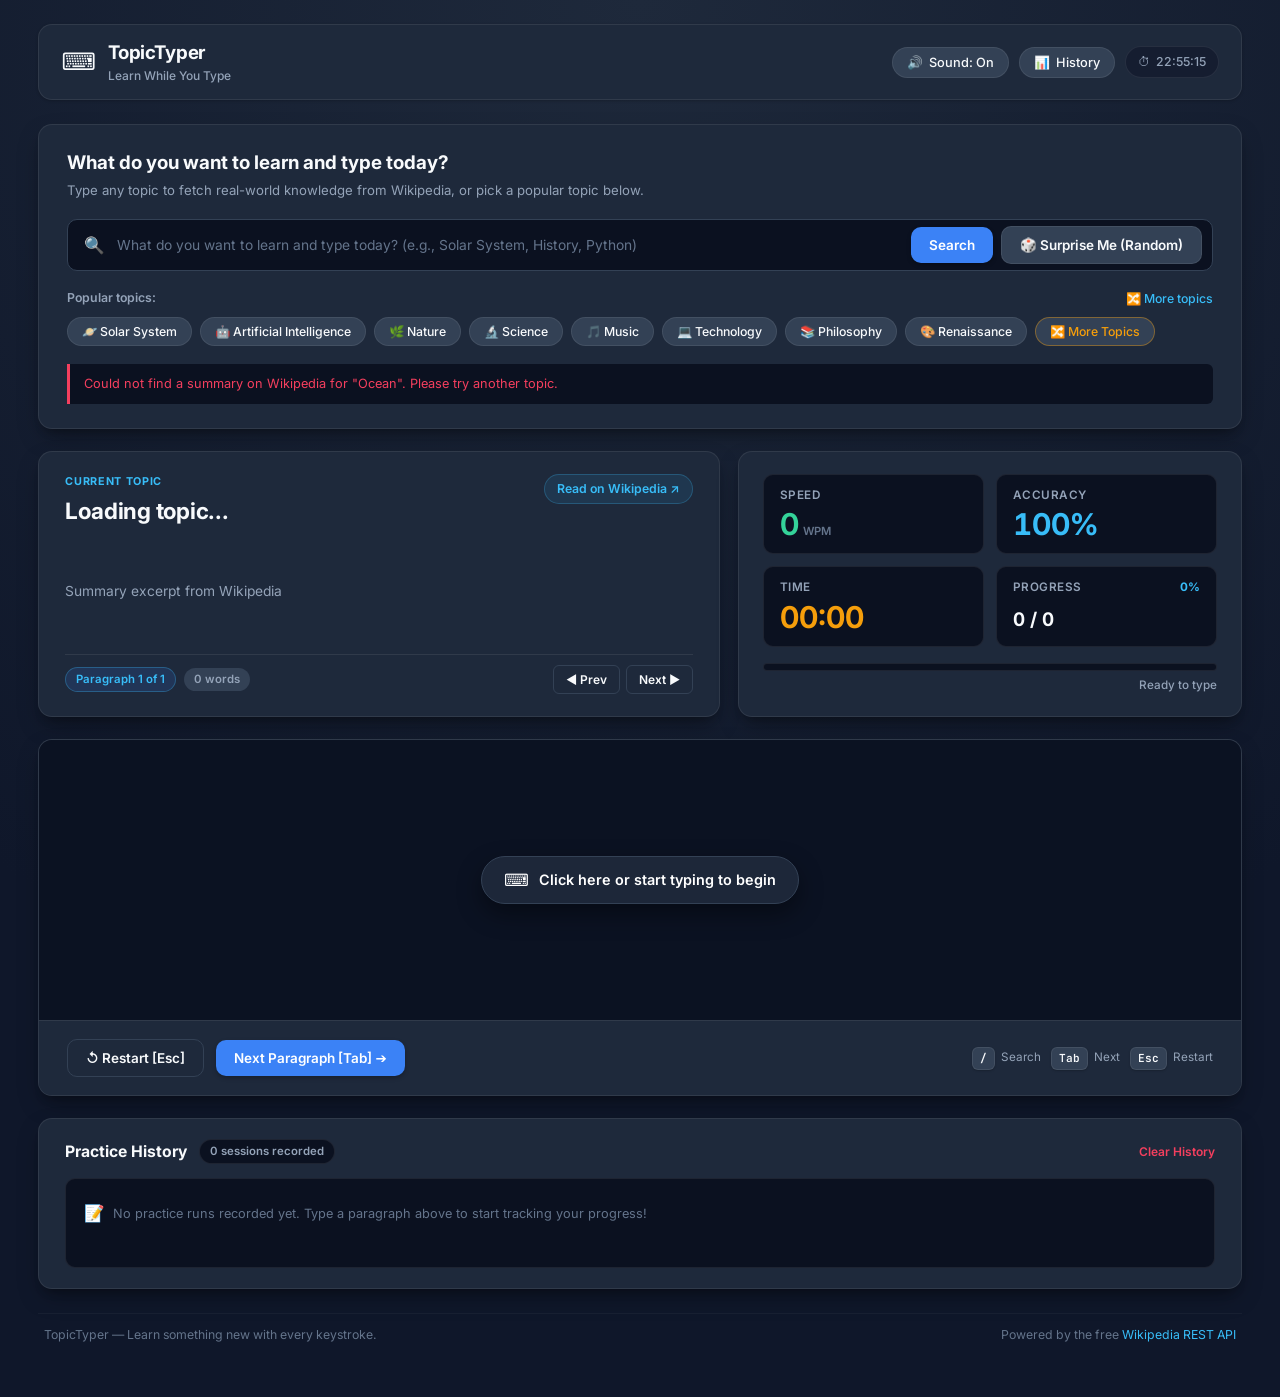
==== commit 4ef02bfb: "Add history and redesign" ====
--- a/index.html
+++ b/index.html
@@ -3,112 +3,100 @@
 <head>
   <meta charset="UTF-8">
   <meta name="viewport" content="width=device-width, initial-scale=1.0">
-  <title>TopicTyper // Tactical Cyber-Terminal HUD</title>
+  <title>TopicTyper — Learn While You Type</title>
+  <meta name="description" content="A clean, modern typing practice app that lets you learn interesting topics from Wikipedia while improving your typing speed and accuracy.">
   <link rel="preconnect" href="https://fonts.googleapis.com">
   <link rel="preconnect" href="https://fonts.gstatic.com" crossorigin>
-  <link href="https://fonts.googleapis.com/css2?family=Fira+Code:wght@300;400;500;600;700&family=JetBrains+Mono:ital,wght@0,300..700;1,300..700&display=swap" rel="stylesheet">
+  <link href="https://fonts.googleapis.com/css2?family=Inter:wght@400;500;600;700;800&family=JetBrains+Mono:wght@400;500;600;700&display=swap" rel="stylesheet">
   <link rel="stylesheet" href="style.css">
 </head>
 <body>
-  <!-- CRT Scanlines and Vignette Overlay for Tactical Cyber Atmosphere -->
-  <div class="crt-scanlines" aria-hidden="true"></div>
-  <div class="crt-vignette" aria-hidden="true"></div>
-
-  <!-- Main HUD Application Shell -->
-  <div class="hud-app-wrapper">
-    <!-- Tactical Top Status Bar / HUD Header -->
-    <header class="tactical-hud-header">
-      <div class="hud-brand">
-        <div class="hud-status-node">
-          <span class="radar-dot"></span>
-          <span class="radar-ping"></span>
-        </div>
-        <div class="hud-title-wrap">
-          <span class="hud-sys-tag">// TOPIC_TYPER_v2.5</span>
-          <span class="hud-sys-label">TACTICAL PENTESTING HUD // WIKIPEDIA INTEL DECRYPTOR</span>
-        </div>
-      </div>
-
-      <div class="hud-telemetry-banner">
-        <span class="hud-pill"><span class="pill-dot dot-green"></span> NET_STATUS: LINK_ESTABLISHED</span>
-        <span class="hud-pill"><span class="pill-dot dot-cyan"></span> NODE: 127.0.0.1 // WIKI_API</span>
-        <span class="hud-pill hud-clock-pill"><span class="pill-icon">⏱</span> <span id="hud-clock">00:00:00</span></span>
-      </div>
-
-      <div class="hud-window-controls" aria-hidden="true">
-        <span class="cyber-dot dot-red" title="ABORT"></span>
-        <span class="cyber-dot dot-yellow" title="STANDBY"></span>
-        <span class="cyber-dot dot-green" title="ENGAGED"></span>
+  <!-- Main App Shell -->
+  <div class="app-container">
+    <!-- Top Header -->
+    <header class="app-header">
+      <div class="header-brand">
+        <div class="brand-icon" aria-hidden="true">⌨️</div>
+        <div class="brand-text">
+          <h1 class="brand-title">TopicTyper</h1>
+          <span class="brand-subtitle">Learn While You Type</span>
+        </div>
+      </div>
+
+      <div class="header-actions">
+        <button id="sound-toggle-btn" class="header-btn" title="Toggle Typing Sounds" aria-label="Toggle typing sound">
+          <span class="btn-icon">🔊</span>
+          <span class="btn-label">Sound: On</span>
+        </button>
+        <button id="history-toggle-btn" class="header-btn" title="View Practice History">
+          <span class="btn-icon">📊</span>
+          <span class="btn-label">History</span>
+        </button>
+        <div class="header-clock" title="Current Time">
+          <span class="clock-icon">⏱</span>
+          <span id="hud-clock">00:00:00</span>
+        </div>
       </div>
     </header>
 
-    <!-- Modular Bento-Grid Dashboard -->
-    <main class="bento-dashboard">
-
-      <!-- ====================================================================
-           CARD 1 [TARGET ACQUISITION / SEARCH] (Top-Left)
-           ==================================================================== -->
-      <section class="bento-card card-target-acquisition" id="card-target-acquisition">
-        <div class="card-header">
-          <div class="card-title-group">
-            <span class="card-prefix">// SEC_CARD_01</span>
-            <h2 class="card-title">TARGET ACQUISITION</h2>
-          </div>
-          <div class="card-badges">
-            <span class="tactical-badge">RECON_NODE</span>
-            <span class="tactical-badge badge-cyan"><span class="pulse-indicator"></span> ARMED</span>
-          </div>
-        </div>
-
-        <div class="card-body">
-          <!-- Terminal Search Form -->
-          <form id="topic-form" class="cyber-search-form" autocomplete="off">
-            <div class="cyber-input-wrapper">
-              <label for="topic-input" class="cyber-terminal-prompt">root@typer:~# fetch --topic</label>
-              <div class="input-action-cluster">
-                <input 
-                  type="text" 
-                  id="topic-input" 
-                  class="cyber-input" 
-                  placeholder="Target query (e.g. Linux, Quantum Computing, Cryptography)..." 
-                  required
-                  spellcheck="false"
-                />
-                <div class="form-btn-group">
-                  <button type="submit" id="search-submit-btn" class="cyber-btn cyber-btn-primary" title="Acquire target topic [Enter]">
-                    <span>FETCH ↵</span>
-                  </button>
-                  <button type="button" id="random-topic-btn" class="cyber-btn cyber-btn-outline" title="Roll a dynamic random topic from Wikipedia">
-                    <span>🎲 RANDOM TARGET</span>
-                  </button>
-                </div>
+    <!-- Main Content Flow -->
+    <main class="main-content">
+
+      <!-- ==================================================================
+           SECTION 1: TOPIC PICKER (Search & Topic Pills)
+           ================================================================== -->
+      <section class="topic-picker-section" aria-label="Search and choose topics">
+        <div class="picker-card">
+          <div class="picker-header">
+            <h2 class="picker-title">What do you want to learn and type today?</h2>
+            <p class="picker-subtitle">Type any topic to fetch real-world knowledge from Wikipedia, or pick a popular topic below.</p>
+          </div>
+
+          <form id="topic-form" class="search-form" autocomplete="off">
+            <div class="search-input-group">
+              <span class="search-icon" aria-hidden="true">🔍</span>
+              <input 
+                type="text" 
+                id="topic-input" 
+                class="search-input" 
+                placeholder="What do you want to learn and type today? (e.g., Solar System, History, Python)" 
+                required
+                spellcheck="false"
+              />
+              <div class="search-actions">
+                <button type="submit" id="search-submit-btn" class="btn btn-primary" title="Search topic">
+                  <span>Search</span>
+                </button>
+                <button type="button" id="random-topic-btn" class="btn btn-secondary" title="Pick a random topic">
+                  <span>🎲 Surprise Me (Random)</span>
+                </button>
               </div>
             </div>
           </form>
 
-          <!-- Preset Target Vectors (Category Chips) -->
-          <div class="preset-vectors-wrap">
-            <div class="preset-header-row">
-              <span class="preset-label">> TARGET_VECTORS // CURATED_POOLS:</span>
-              <button type="button" id="shuffle-preset-link" class="cyber-link-btn" title="Shuffle Preset Categories">
-                🔀 SHUFFLE_POOLS
+          <!-- Horizontal row of friendly topic tags -->
+          <div class="topic-tags-row">
+            <div class="tags-label-group">
+              <span class="tags-label">Popular topics:</span>
+              <button type="button" id="shuffle-preset-link" class="link-btn" title="Show more topics">
+                🔀 More topics
               </button>
             </div>
             <div class="quick-tags" id="quick-tags-container">
               <!-- Dynamically populated & shuffled via app.js -->
-              <button type="button" class="quick-tag-btn" data-topic="Computer Science">💻 Computer Science</button>
-              <button type="button" class="quick-tag-btn" data-topic="Space Exploration">🚀 Space Exploration</button>
-              <button type="button" class="quick-tag-btn" data-topic="Linux">🐧 Linux</button>
+              <button type="button" class="quick-tag-btn" data-topic="Science">🔬 Science</button>
               <button type="button" class="quick-tag-btn" data-topic="History">📜 History</button>
-              <button type="button" class="quick-tag-btn" data-topic="Cinema">🎬 Cinema</button>
-              <button type="button" class="quick-tag-btn" data-topic="Quantum Computing">⚡ Quantum Computing</button>
-              <button type="button" class="quick-tag-btn" data-topic="Neuroscience">🧠 Neuroscience</button>
+              <button type="button" class="quick-tag-btn" data-topic="Space Exploration">🚀 Space</button>
+              <button type="button" class="quick-tag-btn" data-topic="Technology">💻 Technology</button>
+              <button type="button" class="quick-tag-btn" data-topic="Cinema">🎬 Movies</button>
+              <button type="button" class="quick-tag-btn" data-topic="Nature">🌿 Nature</button>
+              <button type="button" class="quick-tag-btn" data-topic="Solar System">🪐 Solar System</button>
               <button type="button" class="quick-tag-btn" data-topic="Ancient Rome">🏛️ Ancient Rome</button>
-              <button type="button" id="shuffle-tags-btn" class="quick-tag-btn shuffle-btn" title="Shuffle Preset Tags">🔀 Shuffle</button>
-            </div>
-          </div>
-
-          <!-- Notification Banner -->
+              <button type="button" id="shuffle-tags-btn" class="quick-tag-btn shuffle-btn" title="More topics">🔀 More</button>
+            </div>
+          </div>
+
+          <!-- Notification / Status Banner -->
           <div id="status-banner" class="status-banner hidden" role="status" aria-live="polite">
             <span class="banner-spinner hidden" id="banner-spinner"></span>
             <span id="banner-message" class="banner-message"></span>
@@ -116,130 +104,87 @@
         </div>
       </section>
 
-      <!-- ====================================================================
-           CARD 2 [LIVE TELEMETRY HUD] (Top-Right)
-           ==================================================================== -->
-      <section class="bento-card card-telemetry-hud" id="card-telemetry-hud">
-        <div class="card-header">
-          <div class="card-title-group">
-            <span class="card-prefix">// SEC_CARD_02</span>
-            <h2 class="card-title">LIVE TELEMETRY HUD</h2>
-          </div>
-          <div class="card-badges">
-            <span class="tactical-badge badge-green"><span class="pulse-indicator pulse-green"></span> STREAM: ACTIVE</span>
-            <span class="tactical-badge">RATE: 100ms</span>
-          </div>
-        </div>
-
-        <div class="card-body">
-          <!-- Real-Time Metrics Grid (4 Core Quadrants) -->
-          <div class="hud-quadrants-grid">
-            <div class="hud-quadrant">
-              <div class="hud-quadrant-header">
-                <span class="hud-stat-label">WPM</span>
-                <span class="hud-stat-tag">NET</span>
-              </div>
-              <div class="hud-stat-value glow-green" id="stat-wpm">0</div>
-              <div class="hud-quadrant-footer">
-                <span class="hud-tiny-badge">KEYSTREAM_RATE</span>
-              </div>
-            </div>
-
-            <div class="hud-quadrant">
-              <div class="hud-quadrant-header">
-                <span class="hud-stat-label">ACCURACY</span>
-                <span class="hud-stat-tag">RATIO</span>
-              </div>
-              <div class="hud-stat-value glow-cyan" id="stat-accuracy">100%</div>
-              <div class="hud-quadrant-footer">
-                <span class="hud-tiny-badge">BIT_PRECISION</span>
-              </div>
-            </div>
-
-            <div class="hud-quadrant">
-              <div class="hud-quadrant-header">
-                <span class="hud-stat-label">TIME</span>
-                <span class="hud-stat-tag">ELAPSED</span>
-              </div>
-              <div class="hud-stat-value glow-amber" id="stat-time">00:00</div>
-              <div class="hud-quadrant-footer">
-                <span class="hud-tiny-badge">SESSION_TICK</span>
-              </div>
-            </div>
-
-            <div class="hud-quadrant">
-              <div class="hud-quadrant-header">
-                <span class="hud-stat-label">PROGRESS</span>
-                <span class="hud-stat-tag" id="progress-percent">0%</span>
-              </div>
-              <div class="hud-stat-value glow-purple" id="stat-progress-text">0 / 0</div>
-              <div class="hud-quadrant-footer">
-                <span class="hud-tiny-badge">CHARS_SYNCED</span>
-              </div>
-            </div>
-          </div>
-
-          <!-- Live Laser Progress Bar Container -->
-          <div class="cyber-progress-block">
-            <div class="progress-info-row">
-              <span class="progress-label">> BUFFER_STREAM_FILL:</span>
-              <span class="progress-status" id="stream-status-badge">[STATUS: READY]</span>
-            </div>
-            <div class="progress-bar-container">
+      <!-- ==================================================================
+           SECTION 2: ARTICLE INFO & LIVE STATS
+           ================================================================== -->
+      <section class="overview-section" aria-label="Topic overview and stats">
+        <!-- Article Info Card (Left) -->
+        <div class="article-info-card">
+          <div class="article-header-row">
+            <div class="article-title-wrap">
+              <span class="topic-badge">Current Topic</span>
+              <h2 id="article-title" class="article-title">Loading topic...</h2>
+            </div>
+            <a id="wiki-external-link" href="#" target="_blank" rel="noopener noreferrer" class="wiki-link" title="Read full article on Wikipedia">
+              <span>Read on Wikipedia</span> ↗
+            </a>
+          </div>
+
+          <p id="article-description" class="article-description">Summary excerpt from Wikipedia</p>
+
+          <div class="chunk-nav-bar">
+            <div class="chunk-pills">
+              <span class="pill pill-primary" id="chunk-counter">Paragraph 1 of 1</span>
+              <span class="pill pill-muted" id="chunk-word-count">0 words</span>
+            </div>
+            <div class="chunk-buttons">
+              <button type="button" id="prev-chunk-btn" class="btn-sm btn-outline" title="Previous Paragraph (Left Arrow)">◀ Prev</button>
+              <button type="button" id="next-chunk-btn" class="btn-sm btn-outline" title="Next Paragraph (Right Arrow)">Next ▶</button>
+            </div>
+          </div>
+        </div>
+
+        <!-- Live Stats Card (Right) -->
+        <div class="live-stats-card" aria-label="Live Typing Stats">
+          <div class="stats-grid">
+            <div class="stat-box stat-speed">
+              <span class="stat-label">Speed</span>
+              <div class="stat-value-wrap">
+                <span class="stat-number" id="stat-wpm">0</span>
+                <span class="stat-unit">WPM</span>
+              </div>
+            </div>
+
+            <div class="stat-box stat-accuracy">
+              <span class="stat-label">Accuracy</span>
+              <div class="stat-value-wrap">
+                <span class="stat-number" id="stat-accuracy">100%</span>
+              </div>
+            </div>
+
+            <div class="stat-box stat-time">
+              <span class="stat-label">Time</span>
+              <div class="stat-value-wrap">
+                <span class="stat-number" id="stat-time">00:00</span>
+              </div>
+            </div>
+
+            <div class="stat-box stat-progress">
+              <div class="stat-label-row">
+                <span class="stat-label">Progress</span>
+                <span class="stat-sublabel" id="progress-percent">0%</span>
+              </div>
+              <div class="stat-value-wrap">
+                <span class="stat-number-sm" id="stat-progress-text">0 / 0</span>
+              </div>
+            </div>
+          </div>
+
+          <!-- Progress Bar -->
+          <div class="progress-bar-wrap">
+            <div class="progress-bar-track">
               <div id="progress-bar-fill" class="progress-bar-fill"></div>
             </div>
-          </div>
-
-          <!-- Hacker-Style Status Badges -->
-          <div class="telemetry-tags-row">
-            <span class="cyber-status-chip"><span class="chip-led led-green"></span> CIPHER: AES_READY</span>
-            <span class="cyber-status-chip"><span class="chip-led led-cyan"></span> PROTOCOL: REST_API</span>
-            <span class="cyber-status-chip"><span class="chip-led led-amber"></span> ENGINE: 0_LATENCY</span>
+            <span class="progress-status-badge" id="stream-status-badge">Ready to type</span>
           </div>
         </div>
       </section>
 
-      <!-- ====================================================================
-           CARD 3 [PAYLOAD / TYPING ARENA] (Full-Width Prominent Center)
-           ==================================================================== -->
-      <section class="bento-card card-payload-arena" id="card-payload-arena">
-        <div class="card-header payload-header-wrap">
-          <div class="payload-meta-left">
-            <div class="card-title-group">
-              <span class="card-prefix">// SEC_CARD_03 // TARGET_PAYLOAD</span>
-              <div class="payload-title-row">
-                <h1 id="article-title" class="article-title">Loading topic...</h1>
-                <a id="wiki-external-link" href="#" target="_blank" rel="noopener noreferrer" class="cyber-source-link" title="Open source intelligence on Wikipedia">
-                  [INTEL_SRC: wikipedia.org ↗]
-                </a>
-              </div>
-              <p id="article-description" class="article-description">Summary excerpt from Wikipedia Intelligence Database</p>
-            </div>
-          </div>
-
-          <div class="payload-meta-right">
-            <!-- Audio Toggle Button in Card 3 -->
-            <button id="sound-toggle-btn" class="cyber-btn sound-toggle-btn" title="Toggle Mechanical Typing Sounds" aria-label="Toggle typing sound">
-              <span class="btn-icon">🔊</span>
-              <span class="btn-label">SOUND: ON</span>
-            </button>
-
-            <!-- Chunk Navigation and Badges -->
-            <div class="chunk-control-group">
-              <div class="chunk-meta-badges">
-                <span class="tactical-badge badge-cyan" id="chunk-counter">CHUNK 1 / 1</span>
-                <span class="tactical-badge badge-muted" id="chunk-word-count">0 words</span>
-              </div>
-              <div class="chunk-nav-buttons">
-                <button type="button" id="prev-chunk-btn" class="cyber-btn nav-btn" title="Previous Chunk (Left Arrow)">◀ PREV</button>
-                <button type="button" id="next-chunk-btn" class="cyber-btn nav-btn" title="Next Chunk (Right Arrow)">NEXT ▶</button>
-              </div>
-            </div>
-          </div>
-        </div>
-
-        <!-- Typing Practice Area -->
-        <div class="typing-arena-body">
+      <!-- ==================================================================
+           SECTION 3: MAIN TYPING CARD
+           ================================================================== -->
+      <section class="typing-card-section" aria-label="Typing Practice Area">
+        <div class="typing-card">
           <div class="typing-section" id="typing-section">
             <!-- Hidden input to capture keystrokes on desktop & mobile keyboards -->
             <input 
@@ -251,113 +196,59 @@
               autocapitalize="off" 
               spellcheck="false" 
               tabindex="0"
-              aria-label="Tactical keystream input field"
+              aria-label="Typing input field"
             />
 
-            <!-- Words container with precision smooth block cursor -->
+            <!-- Words container with smooth cursor -->
             <div id="words-container" class="words-container">
               <div id="caret" class="caret"></div>
               <!-- Target words and characters populated via app.js -->
             </div>
 
-            <!-- Focus Reminder Overlay (hidden when typing area has focus) -->
+            <!-- Focus Reminder Banner (friendly, unblurred text underneath) -->
             <div id="focus-overlay" class="focus-overlay">
               <div class="focus-prompt">
-                <span class="blink">▌</span> [TERMINAL_STANDBY] Click arena or press any key to engage keystream
-              </div>
-            </div>
-          </div>
-        </div>
-
-        <!-- Payload Action Bar -->
-        <div class="payload-footer-bar">
-          <div class="arena-action-buttons">
-            <button type="button" id="restart-chunk-btn" class="cyber-btn cyber-btn-outline" title="Restart current chunk [Esc]">
-              <span>↻ RESTART CHUNK [Esc]</span>
-            </button>
-            <button type="button" id="skip-chunk-btn" class="cyber-btn cyber-btn-outline" title="Skip to next chunk [Tab]">
-              <span>➔ NEXT CHUNK [Tab]</span>
-            </button>
-          </div>
-
-          <div class="arena-telemetry-status">
-            <span class="arena-stat-pill"><span class="pulse-indicator pulse-green"></span> CARET_TRACKING: PRECISION_BLOCK</span>
-            <span class="arena-stat-pill">CHARSET: UTF8_NORMALIZED</span>
+                <span class="focus-icon">⌨️</span> Click here or start typing to begin
+              </div>
+            </div>
+          </div>
+
+          <!-- Card Bottom Action Bar -->
+          <div class="typing-card-footer">
+            <div class="action-buttons">
+              <button type="button" id="restart-chunk-btn" class="btn btn-outline" title="Restart current paragraph [Esc]">
+                <span>↺ Restart [Esc]</span>
+              </button>
+              <button type="button" id="skip-chunk-btn" class="btn btn-primary" title="Advance to next paragraph [Tab]">
+                <span>Next Paragraph [Tab] ➔</span>
+              </button>
+            </div>
+
+            <div class="keyboard-hints">
+              <span class="hint-pill"><kbd class="kbd">/</kbd> Search</span>
+              <span class="hint-pill"><kbd class="kbd">Tab</kbd> Next</span>
+              <span class="hint-pill"><kbd class="kbd">Esc</kbd> Restart</span>
+            </div>
           </div>
         </div>
       </section>
 
-      <!-- ====================================================================
-           CARD 4 [SESSION LOGS / HISTORY] (Compact Bottom Card)
-           ==================================================================== -->
-      <section class="bento-card card-session-logs" id="card-session-logs">
-        <div class="card-header">
-          <div class="card-title-group">
-            <span class="card-prefix">// SEC_CARD_04</span>
-            <h2 class="card-title">SESSION LOGS & COMMAND MATRIX</h2>
-          </div>
-          <div class="card-badges">
-            <span class="tactical-badge" id="session-log-count">0 RUNS LOGGED</span>
-            <span class="tactical-badge badge-green"><span class="pulse-indicator pulse-green"></span> DAEMON: ONLINE</span>
-          </div>
-        </div>
-
-        <div class="session-card-grid">
-          <!-- Left Zone: Live Session Telemetry Logs -->
-          <div class="session-logs-panel">
-            <div class="panel-subhead">
-              <span class="subhead-title">> EXECUTION_JOURNAL // RECENT RUNS:</span>
-              <button type="button" id="clear-logs-btn" class="cyber-text-btn" title="Clear session logs">[PURGE_LOGS]</button>
-            </div>
-            <div id="session-logs-list" class="session-logs-list">
-              <div class="empty-log-state">
-                <span class="terminal-dim">[LOG_DAEMON // STANDBY]</span> Telemetry stream initialized. Complete a chunk payload to log performance metrics.
-              </div>
-            </div>
-          </div>
-
-          <!-- Right Zone: Quick Keyboard Shortcut Hints Matrix -->
-          <div class="session-shortcuts-panel">
-            <div class="panel-subhead">
-              <span class="subhead-title">> COMMAND_MATRIX // TACTICAL SHORTCUTS:</span>
-              <span class="subhead-tag">HOTKEYS_ACTIVE</span>
-            </div>
-            <div class="shortcuts-matrix">
-              <div class="shortcut-box">
-                <kbd class="cyber-kbd">Tab</kbd>
-                <div class="shortcut-meta">
-                  <span class="shortcut-cmd">Next / Replay Chunk</span>
-                  <span class="shortcut-detail">Skip or loop active payload</span>
-                </div>
-              </div>
-              <div class="shortcut-box">
-                <kbd class="cyber-kbd">Esc</kbd>
-                <div class="shortcut-meta">
-                  <span class="shortcut-cmd">Restart Chunk</span>
-                  <span class="shortcut-detail">Reset caret & keystream timer</span>
-                </div>
-              </div>
-              <div class="shortcut-box">
-                <kbd class="cyber-kbd">/</kbd>
-                <div class="shortcut-meta">
-                  <span class="shortcut-cmd">Focus Search</span>
-                  <span class="shortcut-detail">Jump directly to topic input</span>
-                </div>
-              </div>
-              <div class="shortcut-box">
-                <kbd class="cyber-kbd">Enter</kbd>
-                <div class="shortcut-meta">
-                  <span class="shortcut-cmd">Next Payload</span>
-                  <span class="shortcut-detail">Advance from results modal</span>
-                </div>
-              </div>
-              <div class="shortcut-box">
-                <kbd class="cyber-kbd">Space</kbd>
-                <div class="shortcut-meta">
-                  <span class="shortcut-cmd">Advance Modal</span>
-                  <span class="shortcut-detail">Confirm completion dialog</span>
-                </div>
-              </div>
+      <!-- ==================================================================
+           SECTION 4: PRACTICE HISTORY & SHORTCUTS
+           ================================================================== -->
+      <section class="history-section" id="card-session-logs" aria-label="Practice history">
+        <div class="history-card">
+          <div class="history-header">
+            <div class="history-title-group">
+              <h3 class="history-title">Practice History</h3>
+              <span class="history-badge" id="session-log-count">0 sessions recorded</span>
+            </div>
+            <button type="button" id="clear-logs-btn" class="clear-btn" title="Clear history">Clear History</button>
+          </div>
+
+          <div id="session-logs-list" class="session-logs-list">
+            <div class="empty-log-state">
+              <span class="empty-icon">📝</span> No practice runs recorded yet. Type a paragraph above to start tracking your progress!
             </div>
           </div>
         </div>
@@ -370,59 +261,72 @@
       <div class="modal-backdrop" id="modal-backdrop"></div>
       <div class="modal-card" id="modal-card">
         <div class="modal-header">
-          <span class="modal-badge">[MISSION DEBRIEF // PAYLOAD TERMINATED]</span>
-          <h2 id="results-title" class="modal-title">> Chunk Completed!</h2>
+          <span class="modal-celebration-badge">🎉 Great Job!</span>
+          <h2 id="results-title" class="modal-title">Paragraph Completed!</h2>
         </div>
 
         <div class="modal-stats-grid">
+          <div class="modal-stat-box highlight-emerald">
+            <span class="box-label">Speed</span>
+            <div class="box-val-row">
+              <span class="box-value" id="res-wpm">0</span>
+              <span class="box-unit">WPM</span>
+            </div>
+          </div>
+          <div class="modal-stat-box highlight-blue">
+            <span class="box-label">Accuracy</span>
+            <div class="box-val-row">
+              <span class="box-value" id="res-accuracy">100%</span>
+            </div>
+          </div>
+          <div class="modal-stat-box highlight-amber">
+            <span class="box-label">Time</span>
+            <div class="box-val-row">
+              <span class="box-value" id="res-time">00:00</span>
+            </div>
+          </div>
           <div class="modal-stat-box">
-            <span class="box-label">SPEED (WPM)</span>
-            <span class="box-value highlight-green" id="res-wpm">0</span>
+            <span class="box-label">Raw Speed</span>
+            <div class="box-val-row">
+              <span class="box-value" id="res-raw-wpm">0</span>
+              <span class="box-unit">WPM</span>
+            </div>
+          </div>
+          <div class="modal-stat-box highlight-rose">
+            <span class="box-label">Errors</span>
+            <div class="box-val-row">
+              <span class="box-value" id="res-errors">0</span>
+            </div>
           </div>
           <div class="modal-stat-box">
-            <span class="box-label">ACCURACY</span>
-            <span class="box-value highlight-cyan" id="res-accuracy">100%</span>
-          </div>
-          <div class="modal-stat-box">
-            <span class="box-label">TIME</span>
-            <span class="box-value highlight-amber" id="res-time">00:00</span>
-          </div>
-          <div class="modal-stat-box">
-            <span class="box-label">RAW WPM</span>
-            <span class="box-value" id="res-raw-wpm">0</span>
-          </div>
-          <div class="modal-stat-box">
-            <span class="box-label">ERRORS</span>
-            <span class="box-value highlight-red" id="res-errors">0</span>
-          </div>
-          <div class="modal-stat-box">
-            <span class="box-label">CHARACTERS</span>
-            <span class="box-value" id="res-chars">0 / 0</span>
+            <span class="box-label">Characters</span>
+            <div class="box-val-row">
+              <span class="box-value" id="res-chars">0 / 0</span>
+            </div>
           </div>
         </div>
 
         <div class="modal-actions">
-          <button type="button" id="modal-next-btn" class="cyber-btn cyber-btn-primary" tabindex="0">
-            <span>NEXT CHUNK [Enter / Space] ↵</span>
+          <button type="button" id="modal-next-btn" class="btn btn-primary btn-lg" tabindex="0">
+            <span>Next Paragraph [Enter / Space] ↵</span>
           </button>
-          <button type="button" id="modal-retry-btn" class="cyber-btn cyber-btn-outline" tabindex="0">
-            <span>RETRY CHUNK [Esc]</span>
+          <button type="button" id="modal-retry-btn" class="btn btn-secondary btn-lg" tabindex="0">
+            <span>Practice Again [Esc]</span>
           </button>
-          <a id="modal-wiki-link" href="#" target="_blank" rel="noopener noreferrer" class="cyber-btn wiki-action-btn" tabindex="0">
-            <span>READ ON WIKIPEDIA ↗</span>
+          <a id="modal-wiki-link" href="#" target="_blank" rel="noopener noreferrer" class="btn btn-outline btn-lg" tabindex="0">
+            <span>Read on Wikipedia ↗</span>
           </a>
         </div>
       </div>
     </div>
 
-    <!-- Tactical Footer -->
-    <footer class="tactical-hud-footer">
+    <!-- App Footer -->
+    <footer class="app-footer">
       <div class="footer-left">
-        <span class="pulse-indicator pulse-green"></span>
-        <span>TOPIC_TYPER_v2.5 // BENTO_TERMINAL_HUD // WIKIPEDIA REST ENGINE</span>
+        <span>TopicTyper — Learn something new with every keystroke.</span>
       </div>
       <div class="footer-right">
-        <span>PRESS <kbd class="cyber-kbd">/</kbd> TO ACQUIRE TARGET • <kbd class="cyber-kbd">Tab</kbd> ADVANCE • <kbd class="cyber-kbd">Esc</kbd> RESTART</span>
+        <span>Powered by the free <a href="https://en.wikipedia.org" target="_blank" rel="noopener noreferrer">Wikipedia REST API</a></span>
       </div>
     </footer>
   </div>
--- a/style.css
+++ b/style.css
@@ -1,53 +1,55 @@
 /* ==========================================================================
-   TOPIC TYPER // TACTICAL CYBER-TERMINAL HUD & BENTO-GRID DASHBOARD
-   Aesthetic: Pentesting HUD / Security Operations Cyber Terminal
-   Colorway: Deep Void Black (#05070a), Terminal Green (#00ff41), Electric Cyan (#00f3ff)
-   Typography: JetBrains Mono / Fira Code Monospace
+   TOPICTYPER — Modern Clean Dark-Slate Web Application
+   Designed for everyday users and students: clear typography, soft slate colors,
+   friendly UI controls, and a distraction-free typing practice environment.
    ========================================================================== */
 
 :root {
-  /* Core Void & Cyber Backgrounds */
-  --bg-void: #05070a;
-  --bg-card: #080c14;
-  --bg-card-elevated: #0d1422;
-  --bg-input: #04070d;
-  --bg-surface: #0a101b;
-  --bg-hover: #121c2e;
-
-  /* Tactical Cyber Accents */
-  --accent-green: #00ff41;          /* Authentic Terminal Phosphor Green */
-  --accent-cyan: #00f3ff;           /* High-Voltage Electric Cyan */
-  --accent-amber: #ffb700;          /* Warning / Telemetry Amber */
-  --accent-red: #ff3366;            /* Breach / Error Alert Red */
-  --accent-purple: #c084fc;         /* Quantum Telemetry Violet */
-
-  /* Text Colors */
-  --text-main: #f1f5f9;
-  --text-muted: #8899ac;
-  --text-dim: #455569;
-  --text-untyped: #4e6179;
-
-  /* Keystream Character Colors */
-  --char-correct: #00ff41;
-  --char-error: #ff3366;
-  --char-error-bg: rgba(255, 51, 102, 0.22);
-  --caret-color: #00f3ff;
-
-  /* Sharp Glowing Borders */
-  --border-cyber: rgba(0, 243, 255, 0.2);
-  --border-cyber-bright: rgba(0, 243, 255, 0.65);
-  --border-green: rgba(0, 255, 65, 0.25);
-  --border-subtle: rgba(255, 255, 255, 0.08);
-
-  /* Typography */
-  --font-mono: 'JetBrains Mono', 'Fira Code', 'Roboto Mono', 'SF Mono', Consolas, monospace;
-
-  /* Shadows & Glows */
-  --glow-cyan: 0 0 14px rgba(0, 243, 255, 0.45);
-  --glow-green: 0 0 14px rgba(0, 255, 65, 0.45);
-  --glow-amber: 0 0 14px rgba(255, 183, 0, 0.45);
-  --glow-red: 0 0 14px rgba(255, 51, 102, 0.45);
-  --shadow-card: 0 12px 35px rgba(0, 0, 0, 0.8), 0 0 15px rgba(0, 243, 255, 0.04);
+  /* Core Slate & Dark Neutrals */
+  --bg-app: #0f172a;               /* Slate 900: Soft dark slate background */
+  --bg-card: #1e293b;              /* Slate 800: Elevated card surface */
+  --bg-card-hover: #243248;        /* Subtle hover state */
+  --bg-input: #0b1120;             /* Slate 950: Deep, focused input & typing surface */
+  --bg-tag: #334155;               /* Slate 700: Friendly pill tags */
+  --bg-tag-hover: #475569;         /* Slate 600: Hover pill tags */
+
+  /* Clean Borders & Dividers */
+  --border-card: rgba(255, 255, 255, 0.08);
+  --border-focus: #38bdf8;         /* Sky 400 */
+  --border-subtle: #334155;        /* Slate 700 */
+
+  /* Modern Accents & State Colors */
+  --accent-blue: #3b82f6;          /* Blue 500: Primary actions */
+  --accent-blue-hover: #2563eb;    /* Blue 600 */
+  --accent-sky: #38bdf8;           /* Sky 400: Highlights & Caret */
+  --accent-emerald: #10b981;       /* Emerald 500: Correct keystrokes & high accuracy */
+  --accent-emerald-light: #34d399; /* Emerald 400: High-contrast correct text */
+  --accent-amber: #f59e0b;         /* Amber 500: Timer */
+  --accent-rose: #f43f5e;          /* Rose 500: Typos & alerts */
+  --accent-rose-bg: rgba(244, 63, 94, 0.2);
+
+  /* Typography Colors */
+  --text-main: #f8fafc;            /* Slate 50: Crisp, readable white */
+  --text-muted: #94a3b8;           /* Slate 400: Clear secondary text */
+  --text-dim: #64748b;             /* Slate 500: Subtle labels */
+  --text-untyped: #94a3b8;         /* Clearly readable untyped text */
+
+  /* Fonts */
+  --font-sans: 'Inter', system-ui, -apple-system, BlinkMacSystemFont, 'Segoe UI', Roboto, sans-serif;
+  --font-mono: 'JetBrains Mono', 'Fira Code', 'Roboto Mono', Consolas, monospace;
+
+  /* Shadows */
+  --shadow-sm: 0 1px 3px rgba(0, 0, 0, 0.2);
+  --shadow-card: 0 10px 25px -5px rgba(0, 0, 0, 0.35), 0 8px 10px -6px rgba(0, 0, 0, 0.25);
+  --shadow-modal: 0 25px 50px -12px rgba(0, 0, 0, 0.6);
+  --shadow-btn: 0 2px 4px rgba(0, 0, 0, 0.25);
+
+  /* Radius */
+  --radius-sm: 6px;
+  --radius-md: 10px;
+  --radius-lg: 14px;
+  --radius-xl: 18px;
+  --radius-full: 9999px;
 }
 
 /* ==========================================================================
@@ -68,9 +70,9 @@
 html, body {
   width: 100%;
   min-height: 100vh;
-  background-color: var(--bg-void);
-  color: var(--text-main);
-  font-family: var(--font-mono);
+  background-color: var(--bg-app);
+  color: var(--text-main);
+  font-family: var(--font-sans);
   font-size: 15px;
   line-height: 1.5;
   -webkit-font-smoothing: antialiased;
@@ -78,577 +80,398 @@
   overflow-x: hidden;
 }
 
-/* Subtle Cyber-Grid Line Background Pattern */
+/* Subtle clean background atmosphere */
 body {
-  background-color: var(--bg-void);
-  background-image: 
-    linear-gradient(to right, rgba(0, 243, 255, 0.035) 1px, transparent 1px),
-    linear-gradient(to bottom, rgba(0, 243, 255, 0.035) 1px, transparent 1px);
-  background-size: 32px 32px;
-  background-position: center center;
-}
-
-/* Authentic CRT Scanline Overlay (Non-Intrusive, Subtle) */
-.crt-scanlines {
-  position: fixed;
-  top: 0;
-  left: 0;
-  width: 100vw;
-  height: 100vh;
+  background: radial-gradient(circle at 50% 0%, #1e293b 0%, #0f172a 70%);
+}
+
+/* Main Container Shell */
+.app-container {
+  width: 94vw;
+  max-width: 1280px;
+  margin: 0 auto;
+  padding: 24px 0 40px;
+  display: flex;
+  flex-direction: column;
+  gap: 24px;
+  min-height: 100vh;
+}
+
+/* ==========================================================================
+   Header Architecture
+   ========================================================================== */
+
+.app-header {
+  display: flex;
+  align-items: center;
+  justify-content: space-between;
+  padding: 14px 22px;
+  background-color: var(--bg-card);
+  border: 1px solid var(--border-card);
+  border-radius: var(--radius-lg);
+  box-shadow: var(--shadow-sm);
+}
+
+.header-brand {
+  display: flex;
+  align-items: center;
+  gap: 12px;
+}
+
+.brand-icon {
+  font-size: 1.6rem;
+  line-height: 1;
+}
+
+.brand-text {
+  display: flex;
+  flex-direction: column;
+}
+
+.brand-title {
+  font-size: 1.25rem;
+  font-weight: 700;
+  color: var(--text-main);
+  letter-spacing: -0.01em;
+}
+
+.brand-subtitle {
+  font-size: 0.8rem;
+  font-weight: 500;
+  color: var(--text-muted);
+}
+
+.header-actions {
+  display: flex;
+  align-items: center;
+  gap: 10px;
+}
+
+.header-btn {
+  background-color: var(--bg-tag);
+  border: 1px solid var(--border-card);
+  color: var(--text-main);
+  font-family: var(--font-sans);
+  font-size: 0.85rem;
+  font-weight: 500;
+  padding: 7px 14px;
+  border-radius: var(--radius-full);
+  cursor: pointer;
+  display: inline-flex;
+  align-items: center;
+  gap: 6px;
+  transition: all 0.15s ease;
+  user-select: none;
+}
+
+.header-btn:hover {
+  background-color: var(--bg-tag-hover);
+  color: #fff;
+  transform: translateY(-1px);
+}
+
+.header-btn.muted {
+  opacity: 0.65;
+}
+
+.header-clock {
+  background-color: rgba(15, 23, 42, 0.6);
+  border: 1px solid var(--border-card);
+  color: var(--text-muted);
+  font-size: 0.82rem;
+  font-weight: 500;
+  padding: 6px 12px;
+  border-radius: var(--radius-full);
+  display: flex;
+  align-items: center;
+  gap: 6px;
+}
+
+/* ==========================================================================
+   Main Content Flow
+   ========================================================================== */
+
+.main-content {
+  display: flex;
+  flex-direction: column;
+  gap: 22px;
+  width: 100%;
+}
+
+/* Common Clean Card Aesthetic */
+.picker-card,
+.article-info-card,
+.live-stats-card,
+.typing-card,
+.history-card {
+  background-color: var(--bg-card);
+  border: 1px solid var(--border-card);
+  border-radius: var(--radius-lg);
+  box-shadow: var(--shadow-card);
+}
+
+/* Common Buttons */
+.btn {
+  font-family: var(--font-sans);
+  font-size: 0.9rem;
+  font-weight: 600;
+  padding: 10px 18px;
+  border-radius: var(--radius-md);
+  cursor: pointer;
+  border: none;
+  display: inline-flex;
+  align-items: center;
+  justify-content: center;
+  gap: 8px;
+  transition: all 0.15s ease;
+  user-select: none;
+  white-space: nowrap;
+}
+
+.btn:disabled {
+  opacity: 0.45;
+  cursor: not-allowed;
   pointer-events: none;
-  background: linear-gradient(
-    rgba(18, 16, 16, 0) 50%, 
-    rgba(0, 0, 0, 0.28) 50%
-  );
-  background-size: 100% 4px;
-  z-index: 999;
-  opacity: 0.65;
-}
-
-/* Tactical Radial Edge Vignette */
-.crt-vignette {
-  position: fixed;
-  top: 0;
-  left: 0;
-  width: 100vw;
-  height: 100vh;
-  pointer-events: none;
-  background: radial-gradient(circle at 50% 50%, transparent 65%, rgba(2, 4, 8, 0.8) 100%);
-  z-index: 998;
+}
+
+.btn-primary {
+  background-color: var(--accent-blue);
+  color: #ffffff;
+  box-shadow: var(--shadow-btn);
+}
+
+.btn-primary:hover:not(:disabled) {
+  background-color: var(--accent-blue-hover);
+  transform: translateY(-1px);
+}
+
+.btn-secondary {
+  background-color: var(--bg-tag);
+  color: var(--text-main);
+  border: 1px solid var(--border-card);
+}
+
+.btn-secondary:hover:not(:disabled) {
+  background-color: var(--bg-tag-hover);
+  color: #fff;
+  transform: translateY(-1px);
+}
+
+.btn-outline {
+  background-color: transparent;
+  color: var(--text-main);
+  border: 1px solid var(--border-subtle);
+}
+
+.btn-outline:hover:not(:disabled) {
+  background-color: rgba(255, 255, 255, 0.06);
+  border-color: var(--text-muted);
+}
+
+.btn-sm {
+  font-family: var(--font-sans);
+  font-size: 0.8rem;
+  font-weight: 600;
+  padding: 6px 12px;
+  border-radius: var(--radius-sm);
+  cursor: pointer;
+  display: inline-flex;
+  align-items: center;
+  gap: 6px;
+  transition: all 0.15s ease;
+}
+
+.btn-lg {
+  padding: 12px 22px;
+  font-size: 0.98rem;
 }
 
 /* ==========================================================================
-   HUD Layout Architecture
+   SECTION 1: TOPIC PICKER (Search & Topic Pills)
    ========================================================================== */
 
-.hud-app-wrapper {
-  position: relative;
-  width: 95vw;
-  max-width: 1520px;
-  margin: 0 auto;
-  padding: 16px 0 24px;
-  display: flex;
-  flex-direction: column;
-  gap: 16px;
-  z-index: 1;
-}
-
-/* Tactical Top Status Bar / HUD Header */
-.tactical-hud-header {
-  height: 48px;
-  background-color: var(--bg-card);
-  border: 1px solid var(--border-cyber);
-  border-radius: 4px;
-  padding: 0 18px;
-  display: flex;
-  align-items: center;
-  justify-content: space-between;
-  box-shadow: 0 4px 20px rgba(0, 0, 0, 0.6);
-  position: relative;
-}
-
-.tactical-hud-header::before {
-  content: "";
-  position: absolute;
-  top: -1px;
-  left: 8px;
-  width: 24px;
-  height: 2px;
-  background-color: var(--accent-cyan);
-}
-
-.hud-brand {
-  display: flex;
-  align-items: center;
+.picker-card {
+  padding: 24px 28px;
+  display: flex;
+  flex-direction: column;
+  gap: 18px;
+}
+
+.picker-header {
+  display: flex;
+  flex-direction: column;
+  gap: 4px;
+}
+
+.picker-title {
+  font-size: 1.25rem;
+  font-weight: 700;
+  color: var(--text-main);
+}
+
+.picker-subtitle {
+  font-size: 0.88rem;
+  color: var(--text-muted);
+}
+
+/* Search Input Group */
+.search-form {
+  width: 100%;
+}
+
+.search-input-group {
+  display: flex;
+  align-items: center;
+  background-color: var(--bg-input);
+  border: 1.5px solid var(--border-subtle);
+  border-radius: var(--radius-md);
+  padding: 6px 10px 6px 16px;
   gap: 12px;
-}
-
-.hud-status-node {
-  position: relative;
-  width: 12px;
-  height: 12px;
-  display: flex;
-  align-items: center;
-  justify-content: center;
-}
-
-.radar-dot {
-  width: 6px;
-  height: 6px;
-  background-color: var(--accent-green);
-  border-radius: 50%;
-  box-shadow: var(--glow-green);
-}
-
-.radar-ping {
-  position: absolute;
-  width: 14px;
-  height: 14px;
-  border: 1px solid var(--accent-green);
-  border-radius: 50%;
-  animation: radarPulse 2s ease-out infinite;
-}
-
-@keyframes radarPulse {
-  0% { transform: scale(0.6); opacity: 1; }
-  100% { transform: scale(2.2); opacity: 0; }
-}
-
-.hud-title-wrap {
-  display: flex;
-  align-items: baseline;
-  gap: 10px;
-}
-
-.hud-sys-tag {
-  color: var(--accent-cyan);
-  font-weight: 700;
-  font-size: 0.88rem;
-  letter-spacing: 0.06em;
-}
-
-.hud-sys-label {
+  transition: border-color 0.2s ease, box-shadow 0.2s ease;
+}
+
+.search-input-group:focus-within {
+  border-color: var(--accent-sky);
+  box-shadow: 0 0 0 3px rgba(56, 189, 248, 0.15);
+}
+
+.search-icon {
+  font-size: 1.1rem;
   color: var(--text-dim);
-  font-size: 0.72rem;
-  letter-spacing: 0.05em;
-}
-
-.hud-telemetry-banner {
-  display: flex;
-  align-items: center;
-  gap: 12px;
-}
-
-.hud-pill {
-  background-color: var(--bg-input);
-  border: 1px solid var(--border-subtle);
-  color: var(--text-muted);
-  font-size: 0.72rem;
-  padding: 3px 10px;
-  border-radius: 3px;
-  display: flex;
-  align-items: center;
-  gap: 6px;
-  letter-spacing: 0.04em;
-}
-
-.hud-clock-pill {
-  border-color: rgba(0, 243, 255, 0.3);
-  color: var(--accent-cyan);
-}
-
-.pill-dot {
-  width: 5px;
-  height: 5px;
-  border-radius: 50%;
-  display: inline-block;
-}
-
-.dot-green { background-color: var(--accent-green); box-shadow: 0 0 6px var(--accent-green); }
-.dot-cyan { background-color: var(--accent-cyan); box-shadow: 0 0 6px var(--accent-cyan); }
-.dot-amber { background-color: var(--accent-amber); box-shadow: 0 0 6px var(--accent-amber); }
-
-.hud-window-controls {
-  display: flex;
-  align-items: center;
-  gap: 8px;
-}
-
-.cyber-dot {
-  width: 10px;
-  height: 10px;
-  border-radius: 2px;
-  display: inline-block;
-  opacity: 0.85;
-}
-
-.dot-red { background-color: var(--accent-red); box-shadow: 0 0 6px var(--accent-red); }
-.dot-yellow { background-color: var(--accent-amber); box-shadow: 0 0 6px var(--accent-amber); }
-
-/* ==========================================================================
-   Bento Grid Master Container
-   ========================================================================== */
-
-.bento-dashboard {
-  display: grid;
-  grid-template-columns: 1.18fr 0.82fr;
-  grid-template-rows: auto auto auto;
-  gap: 18px;
-  width: 100%;
-}
-
-/* ==========================================================================
-   Modular Bento Card Common Aesthetics
-   ========================================================================== */
-
-.bento-card {
-  position: relative;
-  background-color: var(--bg-card);
-  border: 1px solid var(--border-cyber);
-  border-radius: 4px;
-  box-shadow: var(--shadow-card);
-  display: flex;
-  flex-direction: column;
-  overflow: hidden;
-  transition: border-color 0.25s ease, box-shadow 0.25s ease;
-}
-
-.bento-card:hover {
-  border-color: var(--border-cyber-bright);
-  box-shadow: 0 16px 45px rgba(0, 0, 0, 0.85), 0 0 22px rgba(0, 243, 255, 0.08);
-}
-
-/* Tactical Corner Brackets (HUD Reticle Notches) */
-.bento-card::before {
-  content: "";
-  position: absolute;
-  top: 0;
-  left: 0;
-  width: 8px;
-  height: 8px;
-  border-top: 2px solid var(--accent-cyan);
-  border-left: 2px solid var(--accent-cyan);
-  pointer-events: none;
-  z-index: 2;
-}
-
-.bento-card::after {
-  content: "";
-  position: absolute;
-  bottom: 0;
-  right: 0;
-  width: 8px;
-  height: 8px;
-  border-bottom: 2px solid var(--accent-green);
-  border-right: 2px solid var(--accent-green);
-  pointer-events: none;
-  z-index: 2;
-}
-
-/* Card Header Common */
-.card-header {
-  padding: 12px 18px;
-  background-color: var(--bg-surface);
-  border-bottom: 1px solid var(--border-cyber);
-  display: flex;
-  align-items: center;
-  justify-content: space-between;
-  gap: 12px;
-  user-select: none;
-}
-
-.card-title-group {
-  display: flex;
-  flex-direction: column;
-  gap: 2px;
-}
-
-.card-prefix {
-  font-size: 0.68rem;
-  color: var(--accent-cyan);
-  letter-spacing: 0.08em;
-  font-weight: 700;
-}
-
-.card-title {
-  font-size: 0.95rem;
-  font-weight: 700;
-  color: var(--text-main);
-  letter-spacing: 0.04em;
-}
-
-.card-badges {
-  display: flex;
-  align-items: center;
-  gap: 8px;
-}
-
-.tactical-badge {
-  background-color: var(--bg-card-elevated);
-  border: 1px solid var(--border-subtle);
-  color: var(--text-muted);
-  font-size: 0.7rem;
-  font-weight: 600;
-  padding: 3px 8px;
-  border-radius: 3px;
-  display: inline-flex;
-  align-items: center;
-  gap: 6px;
-  letter-spacing: 0.05em;
-  white-space: nowrap;
-}
-
-.tactical-badge.badge-cyan {
-  border-color: rgba(0, 243, 255, 0.35);
-  color: var(--accent-cyan);
-}
-
-.tactical-badge.badge-green {
-  border-color: rgba(0, 255, 65, 0.35);
-  color: var(--accent-green);
-}
-
-.tactical-badge.badge-muted {
-  color: var(--text-dim);
-}
-
-.pulse-indicator {
-  width: 6px;
-  height: 6px;
-  border-radius: 50%;
-  display: inline-block;
-  background-color: var(--accent-cyan);
-  box-shadow: 0 0 6px var(--accent-cyan);
-  animation: cyberPulse 1.4s infinite ease-in-out;
-}
-
-.pulse-indicator.pulse-green {
-  background-color: var(--accent-green);
-  box-shadow: 0 0 6px var(--accent-green);
-}
-
-@keyframes cyberPulse {
-  0%, 100% { opacity: 1; transform: scale(1); }
-  50% { opacity: 0.3; transform: scale(0.85); }
-}
-
-.card-body {
-  padding: 18px 20px;
-  display: flex;
-  flex-direction: column;
-  gap: 16px;
-}
-
-/* ==========================================================================
-   CARD 1 [TARGET ACQUISITION / SEARCH]
-   ========================================================================== */
-
-.card-target-acquisition {
-  grid-column: 1;
-}
-
-.cyber-search-form {
-  width: 100%;
-}
-
-.cyber-input-wrapper {
-  display: flex;
-  flex-direction: column;
-  gap: 8px;
-  background-color: var(--bg-input);
-  border: 1px solid var(--border-cyber);
-  border-radius: 4px;
-  padding: 10px 14px;
-  transition: border-color 0.2s ease, box-shadow 0.2s ease;
-}
-
-.cyber-input-wrapper:focus-within {
-  border-color: var(--accent-cyan);
-  box-shadow: 0 0 16px rgba(0, 243, 255, 0.2), inset 0 0 8px rgba(0, 243, 255, 0.05);
-}
-
-.cyber-terminal-prompt {
-  color: var(--accent-green);
-  font-size: 0.85rem;
-  font-weight: 700;
-  letter-spacing: 0.04em;
-  user-select: none;
-}
-
-.input-action-cluster {
-  display: flex;
-  align-items: center;
-  gap: 10px;
-}
-
-.cyber-input {
+  line-height: 1;
+}
+
+.search-input {
   flex: 1;
   background: transparent;
   border: none;
   outline: none;
   color: var(--text-main);
-  font-family: var(--font-mono);
+  font-family: var(--font-sans);
   font-size: 0.98rem;
-  letter-spacing: 0.03em;
-  padding: 6px 0;
-}
-
-.cyber-input::placeholder {
+  padding: 8px 0;
+}
+
+.search-input::placeholder {
   color: var(--text-dim);
-  font-size: 0.88rem;
-}
-
-.form-btn-group {
+  font-size: 0.92rem;
+}
+
+.search-actions {
   display: flex;
   align-items: center;
   gap: 8px;
 }
 
-/* Cyber Buttons */
-.cyber-btn {
-  background: transparent;
-  border: 1px solid var(--border-subtle);
-  color: var(--text-main);
-  font-family: var(--font-mono);
-  font-size: 0.8rem;
-  font-weight: 600;
-  letter-spacing: 0.05em;
-  padding: 8px 14px;
-  border-radius: 3px;
-  cursor: pointer;
-  display: inline-flex;
-  align-items: center;
-  justify-content: center;
-  gap: 6px;
-  transition: all 0.15s ease;
-  white-space: nowrap;
-  user-select: none;
-}
-
-.cyber-btn:disabled {
-  opacity: 0.4;
-  cursor: not-allowed;
-  pointer-events: none;
-}
-
-.cyber-btn-primary {
-  background-color: rgba(0, 255, 65, 0.12);
-  border-color: var(--accent-green);
-  color: var(--accent-green);
-  box-shadow: 0 0 10px rgba(0, 255, 65, 0.15);
-}
-
-.cyber-btn-primary:hover:not(:disabled) {
-  background-color: var(--accent-green);
-  color: #030608;
-  box-shadow: var(--glow-green);
-  transform: translateY(-1px);
-}
-
-.cyber-btn-outline {
-  border-color: rgba(0, 243, 255, 0.35);
-  color: var(--accent-cyan);
-}
-
-.cyber-btn-outline:hover:not(:disabled) {
-  background-color: rgba(0, 243, 255, 0.1);
-  border-color: var(--accent-cyan);
-  box-shadow: var(--glow-cyan);
-}
-
-/* Preset Target Vectors (Category Chips) */
-.preset-vectors-wrap {
-  display: flex;
-  flex-direction: column;
-  gap: 8px;
-}
-
-.preset-header-row {
+/* Horizontal Topic Tags Row */
+.topic-tags-row {
+  display: flex;
+  flex-direction: column;
+  gap: 10px;
+}
+
+.tags-label-group {
   display: flex;
   align-items: center;
   justify-content: space-between;
 }
 
-.preset-label {
-  font-size: 0.72rem;
-  color: var(--text-dim);
-  font-weight: 600;
-  letter-spacing: 0.06em;
-}
-
-.cyber-link-btn {
+.tags-label {
+  font-size: 0.82rem;
+  font-weight: 600;
+  color: var(--text-muted);
+}
+
+.link-btn {
   background: none;
   border: none;
-  color: var(--accent-cyan);
-  font-family: var(--font-mono);
-  font-size: 0.72rem;
+  color: var(--accent-sky);
+  font-family: var(--font-sans);
+  font-size: 0.82rem;
+  font-weight: 500;
   cursor: pointer;
-  letter-spacing: 0.04em;
   transition: color 0.15s ease;
 }
 
-.cyber-link-btn:hover {
+.link-btn:hover {
   color: #fff;
   text-decoration: underline;
 }
 
 .quick-tags {
   display: flex;
+  align-items: center;
   flex-wrap: wrap;
-  gap: 7px;
+  gap: 8px;
 }
 
 .quick-tag-btn {
-  background-color: var(--bg-card-elevated);
-  border: 1px solid var(--border-cyber);
-  color: var(--text-muted);
-  font-family: var(--font-mono);
-  font-size: 0.76rem;
-  padding: 5px 11px;
-  border-radius: 3px;
+  background-color: var(--bg-tag);
+  border: 1px solid var(--border-card);
+  color: var(--text-main);
+  font-family: var(--font-sans);
+  font-size: 0.82rem;
+  font-weight: 500;
+  padding: 6px 14px;
+  border-radius: var(--radius-full);
   cursor: pointer;
   transition: all 0.15s ease;
   user-select: none;
 }
 
 .quick-tag-btn:hover {
-  background-color: rgba(0, 243, 255, 0.1);
-  border-color: var(--accent-cyan);
-  color: var(--text-main);
-  box-shadow: 0 0 10px rgba(0, 243, 255, 0.25);
+  background-color: var(--bg-tag-hover);
+  color: #fff;
   transform: translateY(-1px);
 }
 
 .quick-tag-btn.shuffle-btn {
-  border-color: rgba(255, 183, 0, 0.4);
+  border-color: rgba(245, 158, 11, 0.4);
   color: var(--accent-amber);
 }
 
 .quick-tag-btn.shuffle-btn:hover {
-  background-color: rgba(255, 183, 0, 0.12);
-  border-color: var(--accent-amber);
-  box-shadow: var(--glow-amber);
-}
-
-/* Status Notification Banner */
+  background-color: rgba(245, 158, 11, 0.15);
+}
+
+/* Status / Notification Banner */
 .status-banner {
   background-color: var(--bg-input);
-  border-left: 3px solid var(--accent-cyan);
-  padding: 8px 12px;
-  border-radius: 0 3px 3px 0;
-  font-size: 0.78rem;
-  display: flex;
-  align-items: center;
-  gap: 8px;
-  animation: bannerFade 0.2s ease;
+  border-left: 3px solid var(--accent-sky);
+  padding: 10px 14px;
+  border-radius: 0 var(--radius-sm) var(--radius-sm) 0;
+  font-size: 0.85rem;
+  display: flex;
+  align-items: center;
+  gap: 10px;
 }
 
 .status-banner.banner-loading {
-  border-color: var(--accent-cyan);
-  color: var(--accent-cyan);
+  border-color: var(--accent-sky);
+  color: var(--accent-sky);
 }
 
 .status-banner.banner-error {
-  border-color: var(--accent-red);
-  color: var(--accent-red);
+  border-color: var(--accent-rose);
+  color: var(--accent-rose);
 }
 
 .status-banner.banner-info {
-  border-color: var(--accent-green);
-  color: var(--accent-green);
+  border-color: var(--accent-emerald);
+  color: var(--accent-emerald);
 }
 
 .status-banner.hidden {
-  display: none;
+  display: none !important;
 }
 
 .banner-spinner {
-  width: 12px;
-  height: 12px;
-  border: 2px solid rgba(0, 243, 255, 0.25);
-  border-top-color: var(--accent-cyan);
+  width: 14px;
+  height: 14px;
+  border: 2px solid rgba(56, 189, 248, 0.3);
+  border-top-color: var(--accent-sky);
   border-radius: 50%;
-  animation: spin 0.8s linear infinite;
+  animation: spin 0.75s linear infinite;
   display: inline-block;
 }
 
@@ -656,141 +479,209 @@
   to { transform: rotate(360deg); }
 }
 
-@keyframes bannerFade {
-  from { opacity: 0; transform: translateY(-4px); }
-  to { opacity: 1; transform: translateY(0); }
-}
-
 /* ==========================================================================
-   CARD 2 [LIVE TELEMETRY HUD]
+   SECTION 2: ARTICLE INFO & LIVE STATS
    ========================================================================== */
 
-.card-telemetry-hud {
-  grid-column: 2;
-}
-
-.hud-quadrants-grid {
+.overview-section {
+  display: grid;
+  grid-template-columns: 1.15fr 0.85fr;
+  gap: 18px;
+  align-items: stretch;
+}
+
+/* Article Info Card */
+.article-info-card {
+  padding: 22px 26px;
+  display: flex;
+  flex-direction: column;
+  justify-content: space-between;
+  gap: 14px;
+}
+
+.article-header-row {
+  display: flex;
+  align-items: flex-start;
+  justify-content: space-between;
+  gap: 14px;
+  flex-wrap: wrap;
+}
+
+.article-title-wrap {
+  display: flex;
+  flex-direction: column;
+  gap: 4px;
+}
+
+.topic-badge {
+  font-size: 0.72rem;
+  font-weight: 700;
+  text-transform: uppercase;
+  letter-spacing: 0.06em;
+  color: var(--accent-sky);
+}
+
+.article-title {
+  font-size: 1.5rem;
+  font-weight: 700;
+  color: var(--text-main);
+  letter-spacing: -0.01em;
+}
+
+.wiki-link {
+  color: var(--accent-sky);
+  font-size: 0.82rem;
+  font-weight: 600;
+  text-decoration: none;
+  background-color: rgba(56, 189, 248, 0.1);
+  border: 1px solid rgba(56, 189, 248, 0.25);
+  padding: 5px 12px;
+  border-radius: var(--radius-full);
+  transition: all 0.15s ease;
+  white-space: nowrap;
+}
+
+.wiki-link:hover {
+  background-color: rgba(56, 189, 248, 0.2);
+  color: #fff;
+}
+
+.article-description {
+  font-size: 0.92rem;
+  color: var(--text-muted);
+  line-height: 1.5;
+}
+
+.chunk-nav-bar {
+  display: flex;
+  align-items: center;
+  justify-content: space-between;
+  padding-top: 10px;
+  border-top: 1px solid var(--border-card);
+  gap: 12px;
+}
+
+.chunk-pills {
+  display: flex;
+  align-items: center;
+  gap: 8px;
+}
+
+.pill {
+  font-size: 0.76rem;
+  font-weight: 600;
+  padding: 3px 10px;
+  border-radius: var(--radius-full);
+  white-space: nowrap;
+}
+
+.pill-primary {
+  background-color: rgba(59, 130, 246, 0.15);
+  color: var(--accent-sky);
+  border: 1px solid rgba(56, 189, 248, 0.3);
+}
+
+.pill-muted {
+  background-color: var(--bg-tag);
+  color: var(--text-muted);
+}
+
+.chunk-buttons {
+  display: flex;
+  align-items: center;
+  gap: 6px;
+}
+
+/* Live Stats Card */
+.live-stats-card {
+  padding: 22px 24px;
+  display: flex;
+  flex-direction: column;
+  justify-content: space-between;
+  gap: 16px;
+}
+
+.stats-grid {
   display: grid;
   grid-template-columns: repeat(2, 1fr);
   gap: 12px;
 }
 
-.hud-quadrant {
-  background-color: var(--bg-surface);
-  border: 1px solid var(--border-subtle);
-  border-radius: 3px;
-  padding: 12px 14px;
+.stat-box {
+  background-color: var(--bg-input);
+  border: 1px solid var(--border-card);
+  border-radius: var(--radius-md);
+  padding: 12px 16px;
   display: flex;
   flex-direction: column;
   justify-content: space-between;
+}
+
+.stat-label {
+  font-size: 0.78rem;
+  font-weight: 600;
+  color: var(--text-muted);
+  text-transform: uppercase;
+  letter-spacing: 0.04em;
+}
+
+.stat-value-wrap {
+  display: flex;
+  align-items: baseline;
   gap: 4px;
-  position: relative;
-  transition: border-color 0.2s ease;
-}
-
-.hud-quadrant:hover {
-  border-color: var(--border-cyber);
-}
-
-.hud-quadrant-header {
-  display: flex;
-  align-items: baseline;
+  margin-top: 4px;
+}
+
+.stat-number {
+  font-size: 2rem;
+  font-weight: 700;
+  line-height: 1.1;
+  font-feature-settings: "tnum";
+}
+
+.stat-number-sm {
+  font-size: 1.25rem;
+  font-weight: 700;
+  color: var(--text-main);
+  font-feature-settings: "tnum";
+}
+
+.stat-unit {
+  font-size: 0.75rem;
+  font-weight: 600;
+  color: var(--text-dim);
+}
+
+.stat-label-row {
+  display: flex;
+  align-items: center;
   justify-content: space-between;
 }
 
-.hud-stat-label {
-  font-size: 0.74rem;
+.stat-sublabel {
+  font-size: 0.78rem;
   font-weight: 700;
-  color: var(--text-dim);
-  letter-spacing: 0.08em;
-}
-
-.hud-stat-tag {
-  font-size: 0.68rem;
-  color: var(--text-muted);
-}
-
-.hud-stat-value {
-  font-size: 2.1rem;
-  font-weight: 700;
-  line-height: 1.05;
-  font-feature-settings: "tnum";
-  font-variant-numeric: tabular-nums;
-  margin: 4px 0 2px;
-}
-
-.glow-green {
-  color: var(--accent-green);
-  text-shadow: var(--glow-green);
-}
-
-.glow-cyan {
-  color: var(--accent-cyan);
-  text-shadow: var(--glow-cyan);
-}
-
-.glow-amber {
-  color: var(--accent-amber);
-  text-shadow: var(--glow-amber);
-}
-
-.glow-purple {
-  color: var(--accent-purple);
-  text-shadow: 0 0 14px rgba(192, 132, 252, 0.45);
-}
-
-.hud-quadrant-footer {
-  display: flex;
-  align-items: center;
-}
-
-.hud-tiny-badge {
-  font-size: 0.65rem;
-  color: var(--text-dim);
-  letter-spacing: 0.05em;
-}
-
-/* Cyber Laser Progress Bar */
-.cyber-progress-block {
+  color: var(--accent-sky);
+}
+
+/* Stat color themes */
+.stat-speed .stat-number { color: var(--accent-emerald-light); }
+.stat-accuracy .stat-number { color: var(--accent-sky); }
+.stat-time .stat-number { color: var(--accent-amber); }
+
+/* Progress Bar */
+.progress-bar-wrap {
   display: flex;
   flex-direction: column;
   gap: 6px;
-  margin-top: 2px;
-}
-
-.progress-info-row {
-  display: flex;
-  align-items: center;
-  justify-content: space-between;
-}
-
-.progress-label {
-  font-size: 0.7rem;
-  color: var(--text-dim);
-  letter-spacing: 0.05em;
-  font-weight: 600;
-}
-
-.progress-status {
-  font-size: 0.7rem;
-  color: var(--accent-cyan);
-  letter-spacing: 0.04em;
-}
-
-.progress-status.status-active {
-  color: var(--accent-amber);
-}
-
-.progress-status.status-complete {
-  color: var(--accent-green);
-}
-
-.progress-bar-container {
+}
+
+.progress-bar-track {
   width: 100%;
-  height: 6px;
+  height: 8px;
   background-color: var(--bg-input);
-  border: 1px solid var(--border-subtle);
-  border-radius: 2px;
+  border: 1px solid var(--border-card);
+  border-radius: var(--radius-full);
   overflow: hidden;
   position: relative;
 }
@@ -798,191 +689,50 @@
 .progress-bar-fill {
   width: 0%;
   height: 100%;
-  background: linear-gradient(90deg, var(--accent-cyan), var(--accent-green));
-  box-shadow: 0 0 10px rgba(0, 255, 65, 0.5);
+  background: linear-gradient(90deg, var(--accent-blue), var(--accent-emerald-light));
+  border-radius: var(--radius-full);
   transition: width 0.15s ease-out;
-  position: relative;
-}
-
-.progress-bar-fill::after {
-  content: "";
-  position: absolute;
-  top: 0;
-  right: 0;
-  width: 4px;
-  height: 100%;
-  background-color: #fff;
-  box-shadow: 0 0 8px #fff;
-}
-
-/* Hacker-Style Telemetry Status Badges */
-.telemetry-tags-row {
-  display: flex;
-  align-items: center;
-  gap: 8px;
-  flex-wrap: wrap;
-}
-
-.cyber-status-chip {
-  background-color: var(--bg-surface);
-  border: 1px solid var(--border-subtle);
-  color: var(--text-dim);
-  font-size: 0.68rem;
-  padding: 3px 8px;
-  border-radius: 2px;
-  display: flex;
-  align-items: center;
-  gap: 6px;
-  letter-spacing: 0.04em;
-}
-
-.chip-led {
-  width: 5px;
-  height: 5px;
-  border-radius: 50%;
-  display: inline-block;
-}
-
-.led-green { background-color: var(--accent-green); box-shadow: 0 0 5px var(--accent-green); }
-.led-cyan { background-color: var(--accent-cyan); box-shadow: 0 0 5px var(--accent-cyan); }
-.led-amber { background-color: var(--accent-amber); box-shadow: 0 0 5px var(--accent-amber); }
+}
+
+.progress-status-badge {
+  font-size: 0.78rem;
+  font-weight: 500;
+  color: var(--text-muted);
+  align-self: flex-end;
+}
+
+.progress-status-badge.status-active {
+  color: var(--accent-sky);
+}
+
+.progress-status-badge.status-complete {
+  color: var(--accent-emerald-light);
+  font-weight: 600;
+}
 
 /* ==========================================================================
-   CARD 3 [PAYLOAD / TYPING ARENA] (Full-Width Prominent Center)
+   SECTION 3: MAIN TYPING CARD
    ========================================================================== */
 
-.card-payload-arena {
-  grid-column: 1 / -1; /* Spans across entire dashboard grid */
-}
-
-.payload-header-wrap {
-  display: flex;
-  align-items: flex-start;
-  justify-content: space-between;
-  gap: 20px;
-  padding: 16px 24px;
-}
-
-.payload-meta-left {
-  flex: 1;
-}
-
-.payload-title-row {
-  display: flex;
-  align-items: baseline;
-  gap: 14px;
-  flex-wrap: wrap;
-  margin: 3px 0;
-}
-
-.article-title {
-  font-size: 1.45rem;
-  font-weight: 700;
-  color: var(--text-main);
-  letter-spacing: 0.02em;
-}
-
-.cyber-source-link {
-  color: var(--accent-cyan);
-  font-size: 0.78rem;
-  text-decoration: none;
-  border: 1px solid rgba(0, 243, 255, 0.3);
-  padding: 2px 8px;
-  border-radius: 2px;
-  transition: all 0.15s ease;
-}
-
-.cyber-source-link:hover {
-  background-color: rgba(0, 243, 255, 0.15);
-  border-color: var(--accent-cyan);
-  box-shadow: 0 0 8px rgba(0, 243, 255, 0.3);
-}
-
-.article-description {
-  font-size: 0.88rem;
-  color: var(--text-muted);
-  line-height: 1.4;
-  max-width: 900px;
-}
-
-.payload-meta-right {
-  display: flex;
-  align-items: center;
-  gap: 16px;
-  flex-wrap: wrap;
-}
-
-/* Sound Toggle Button */
-.sound-toggle-btn {
-  border-color: rgba(0, 243, 255, 0.35);
-  color: var(--text-muted);
-  padding: 6px 12px;
-  font-size: 0.78rem;
-}
-
-.sound-toggle-btn:hover {
-  background-color: var(--bg-hover);
-  color: var(--text-main);
-  border-color: var(--accent-cyan);
-}
-
-.sound-toggle-btn.muted {
-  opacity: 0.55;
-  border-color: var(--border-subtle);
-}
-
-.chunk-control-group {
-  display: flex;
-  align-items: center;
-  gap: 10px;
-}
-
-.chunk-meta-badges {
-  display: flex;
-  align-items: center;
-  gap: 6px;
-}
-
-.chunk-nav-buttons {
-  display: flex;
-  gap: 6px;
-}
-
-.nav-btn {
-  padding: 6px 12px;
-  font-size: 0.76rem;
-}
-
-.nav-btn:disabled {
-  opacity: 0.3;
-  cursor: not-allowed;
-}
-
-/* ==========================================================================
-   Typing Practice Arena Body
-   ========================================================================== */
-
-.typing-arena-body {
-  padding: 24px 28px;
+.typing-card {
+  display: flex;
+  flex-direction: column;
+  overflow: hidden;
 }
 
 .typing-section {
   position: relative;
   background-color: var(--bg-input);
-  border: 1px solid var(--border-cyber);
-  border-radius: 4px;
-  padding: 42px 48px;
-  min-height: 270px;
+  padding: 38px 44px;
+  min-height: 280px;
   cursor: text;
-  transition: border-color 0.2s ease, box-shadow 0.2s ease;
-  overflow: hidden;
+  transition: background-color 0.2s ease;
   display: flex;
   align-items: flex-start;
 }
 
 .typing-section.focused {
-  border-color: var(--accent-cyan);
-  box-shadow: 0 0 30px rgba(0, 243, 255, 0.12), inset 0 0 15px rgba(0, 243, 255, 0.02);
+  background-color: #070c18;
 }
 
 /* Hidden input capturing keystrokes */
@@ -997,10 +747,11 @@
   z-index: -1;
 }
 
-/* Words container: MUST have position: relative for caret calculations */
+/* Words container: Monospace font for surgical alignment */
 .words-container {
   position: relative;
   width: 100%;
+  font-family: var(--font-mono);
   font-size: clamp(1.4rem, 1.8vw, 1.7rem);
   line-height: 2.3;
   letter-spacing: 0.02em;
@@ -1009,7 +760,7 @@
   word-break: normal;
 }
 
-/* Word tokens: MUST NOT have position: relative so char offsetParent is words-container! */
+/* Word tokens */
 .word {
   position: static;
   display: inline-block;
@@ -1030,40 +781,38 @@
   min-width: 0.55em;
 }
 
-/* Correct Character: Phosphor Green with subtle glow */
+/* Correct Character */
 .char.correct {
-  color: var(--char-correct);
-  text-shadow: 0 0 8px rgba(0, 255, 65, 0.45);
-}
-
-/* Incorrect Character: Terminal Crimson with red bloom */
+  color: var(--accent-emerald-light);
+}
+
+/* Incorrect Character */
 .char.incorrect {
-  color: var(--char-error);
-  background-color: var(--char-error-bg);
-  border-radius: 2px;
-  text-shadow: 0 0 8px rgba(255, 51, 102, 0.5);
+  color: var(--accent-rose);
+  background-color: var(--accent-rose-bg);
+  border-radius: 3px;
 }
 
 .char.char-space.incorrect {
-  background-color: rgba(255, 51, 102, 0.35);
-  border-bottom: 2px solid var(--char-error);
-}
-
-/* Smooth Blinking Block Cursor */
+  background-color: rgba(244, 63, 94, 0.35);
+  border-bottom: 2px solid var(--accent-rose);
+}
+
+/* Smooth Blinking Cursor */
 .caret {
   position: absolute;
   top: 0;
   left: 0;
-  width: 0.62em;
+  width: 0.6em;
   height: 1.35em;
-  background-color: rgba(0, 243, 255, 0.35);
-  border: 1.5px solid var(--accent-cyan);
-  border-radius: 1px;
-  box-shadow: 0 0 12px rgba(0, 243, 255, 0.7), inset 0 0 6px rgba(0, 243, 255, 0.35);
+  background-color: rgba(56, 189, 248, 0.3);
+  border: 2px solid var(--accent-sky);
+  border-radius: 2px;
+  box-shadow: 0 0 8px rgba(56, 189, 248, 0.4);
   pointer-events: none;
   transform: translate(0px, 0px);
   transition: transform 0.075s cubic-bezier(0.12, 0.9, 0.2, 1);
-  animation: cyberBlockBlink 0.9s ease-in-out infinite alternate;
+  animation: smoothBlink 1s ease-in-out infinite alternate;
   z-index: 10;
   display: none;
 }
@@ -1075,30 +824,23 @@
 .caret.typing {
   animation: none;
   opacity: 1;
-  box-shadow: 0 0 16px rgba(0, 243, 255, 0.9), inset 0 0 8px rgba(0, 243, 255, 0.5);
-}
-
-@keyframes cyberBlockBlink {
-  0%, 25% {
-    opacity: 1;
-    box-shadow: 0 0 12px rgba(0, 243, 255, 0.8), inset 0 0 8px rgba(0, 243, 255, 0.4);
-  }
-  80%, 100% {
-    opacity: 0.25;
-    box-shadow: 0 0 4px rgba(0, 243, 255, 0.2);
-  }
-}
-
-/* Unfocused Overlay Prompt */
+}
+
+@keyframes smoothBlink {
+  0%, 30% { opacity: 1; }
+  75%, 100% { opacity: 0.2; }
+}
+
+/* Friendly Focus Overlay: NO HEAVY BLUR!
+   The text remains 100% clearly readable underneath from the very start. */
 .focus-overlay {
   position: absolute;
   inset: 0;
-  background-color: rgba(4, 7, 13, 0.78);
-  backdrop-filter: blur(2px);
+  background-color: rgba(15, 23, 42, 0.25);
+  backdrop-filter: none; /* NO BLUR! Keeps paragraph readable before typing */
   display: flex;
   align-items: center;
   justify-content: center;
-  border-radius: 4px;
   cursor: pointer;
   transition: opacity 0.15s ease;
   z-index: 20;
@@ -1110,31 +852,29 @@
 }
 
 .focus-prompt {
-  font-size: 0.92rem;
-  color: var(--accent-cyan);
+  font-family: var(--font-sans);
+  font-size: 0.96rem;
+  font-weight: 600;
+  color: #ffffff;
+  background-color: rgba(30, 41, 59, 0.94);
+  border: 1px solid var(--border-subtle);
+  padding: 10px 22px;
+  border-radius: var(--radius-full);
+  display: flex;
+  align-items: center;
+  gap: 10px;
+  box-shadow: 0 10px 25px rgba(0, 0, 0, 0.4);
+}
+
+.focus-icon {
+  font-size: 1.15rem;
+}
+
+/* Typing Card Bottom Action Bar */
+.typing-card-footer {
+  padding: 18px 28px;
   background-color: var(--bg-card);
-  border: 1px solid var(--border-cyber);
-  padding: 12px 24px;
-  border-radius: 3px;
-  display: flex;
-  align-items: center;
-  gap: 10px;
-  box-shadow: 0 10px 30px rgba(0, 0, 0, 0.8), var(--glow-cyan);
-}
-
-.blink {
-  animation: blink 1s step-start infinite;
-  color: var(--accent-green);
-}
-
-@keyframes blink {
-  0%, 100% { opacity: 1; }
-  50% { opacity: 0; }
-}
-
-/* Arena Action Footer Bar */
-.payload-footer-bar {
-  padding: 0 28px 18px;
+  border-top: 1px solid var(--border-card);
   display: flex;
   align-items: center;
   justify-content: space-between;
@@ -1142,232 +882,189 @@
   gap: 14px;
 }
 
-.arena-action-buttons {
+.action-buttons {
   display: flex;
   align-items: center;
   gap: 12px;
 }
 
-.arena-telemetry-status {
+.keyboard-hints {
+  display: flex;
+  align-items: center;
+  gap: 10px;
+  flex-wrap: wrap;
+}
+
+.hint-pill {
+  font-size: 0.78rem;
+  color: var(--text-muted);
+  display: flex;
+  align-items: center;
+  gap: 6px;
+}
+
+.kbd {
+  background-color: var(--bg-tag);
+  border: 1px solid var(--border-card);
+  color: var(--text-main);
+  font-family: var(--font-mono);
+  font-size: 0.74rem;
+  font-weight: 600;
+  padding: 2px 7px;
+  border-radius: var(--radius-sm);
+  box-shadow: 0 1px 2px rgba(0, 0, 0, 0.2);
+}
+
+/* ==========================================================================
+   SECTION 4: PRACTICE HISTORY & SHORTCUTS
+   ========================================================================== */
+
+.history-card {
+  padding: 20px 26px;
+  display: flex;
+  flex-direction: column;
+  gap: 14px;
+}
+
+.history-header {
+  display: flex;
+  align-items: center;
+  justify-content: space-between;
+}
+
+.history-title-group {
   display: flex;
   align-items: center;
   gap: 12px;
 }
 
-.arena-stat-pill {
-  font-size: 0.72rem;
-  color: var(--text-dim);
-  display: flex;
-  align-items: center;
-  gap: 6px;
-  letter-spacing: 0.04em;
-}
-
-/* ==========================================================================
-   CARD 4 [SESSION LOGS / HISTORY] (Compact Bottom Card)
-   ========================================================================== */
-
-.card-session-logs {
-  grid-column: 1 / -1;
-}
-
-.session-card-grid {
-  display: grid;
-  grid-template-columns: 1.25fr 0.75fr;
-  gap: 18px;
-  padding: 16px 20px;
-}
-
-.session-logs-panel,
-.session-shortcuts-panel {
-  display: flex;
-  flex-direction: column;
-  gap: 10px;
-}
-
-.panel-subhead {
-  display: flex;
-  align-items: center;
-  justify-content: space-between;
-}
-
-.subhead-title {
-  font-size: 0.72rem;
-  color: var(--text-dim);
+.history-title {
+  font-size: 1.05rem;
   font-weight: 700;
-  letter-spacing: 0.06em;
-}
-
-.cyber-text-btn {
+  color: var(--text-main);
+}
+
+.history-badge {
+  background-color: var(--bg-input);
+  border: 1px solid var(--border-card);
+  color: var(--text-muted);
+  font-size: 0.76rem;
+  font-weight: 600;
+  padding: 3px 10px;
+  border-radius: var(--radius-full);
+}
+
+.clear-btn {
   background: none;
   border: none;
-  color: var(--accent-red);
-  font-family: var(--font-mono);
-  font-size: 0.7rem;
+  color: var(--accent-rose);
+  font-family: var(--font-sans);
+  font-size: 0.8rem;
+  font-weight: 600;
   cursor: pointer;
-  letter-spacing: 0.04em;
   transition: opacity 0.15s ease;
 }
 
-.cyber-text-btn:hover {
+.clear-btn:hover {
+  opacity: 0.8;
   text-decoration: underline;
-  opacity: 0.8;
-}
-
-.subhead-tag {
-  font-size: 0.68rem;
-  color: var(--accent-green);
-  letter-spacing: 0.05em;
-}
-
-/* Session Logs List */
+}
+
 .session-logs-list {
   background-color: var(--bg-input);
-  border: 1px solid var(--border-subtle);
+  border: 1px solid var(--border-card);
+  border-radius: var(--radius-md);
+  padding: 8px 12px;
+  min-height: 90px;
+  max-height: 150px;
+  overflow-y: auto;
+  display: flex;
+  flex-direction: column;
+  gap: 6px;
+}
+
+.session-logs-list::-webkit-scrollbar {
+  width: 5px;
+}
+
+.session-logs-list::-webkit-scrollbar-thumb {
+  background-color: var(--border-subtle);
   border-radius: 3px;
-  padding: 8px 12px;
-  min-height: 110px;
-  max-height: 140px;
-  overflow-y: auto;
-  display: flex;
-  flex-direction: column;
-  gap: 6px;
-}
-
-.session-logs-list::-webkit-scrollbar {
-  width: 4px;
-}
-
-.session-logs-list::-webkit-scrollbar-thumb {
-  background-color: var(--border-cyber);
-  border-radius: 2px;
 }
 
 .empty-log-state {
   color: var(--text-dim);
-  font-size: 0.78rem;
-  display: flex;
-  align-items: center;
-  height: 100%;
-  padding: 12px 0;
-}
-
-.terminal-dim {
-  color: var(--accent-cyan);
-  margin-right: 6px;
+  font-size: 0.85rem;
+  display: flex;
+  align-items: center;
+  gap: 8px;
+  padding: 14px 6px;
+}
+
+.empty-icon {
+  font-size: 1.1rem;
 }
 
 .session-log-row {
   display: flex;
   align-items: center;
   justify-content: space-between;
-  padding: 4px 6px;
-  background-color: rgba(255, 255, 255, 0.015);
-  border-left: 2px solid var(--accent-green);
-  border-radius: 2px;
-  font-size: 0.76rem;
-  animation: bannerFade 0.2s ease;
+  padding: 6px 10px;
+  background-color: rgba(255, 255, 255, 0.02);
+  border-left: 3px solid var(--accent-emerald);
+  border-radius: 4px;
+  font-size: 0.82rem;
 }
 
 .log-meta {
   display: flex;
   align-items: center;
-  gap: 8px;
+  gap: 10px;
+}
+
+.log-topic-name {
+  color: var(--text-main);
+  font-weight: 600;
+}
+
+.log-chunk-badge {
+  color: var(--accent-sky);
+  background-color: rgba(56, 189, 248, 0.1);
+  padding: 2px 8px;
+  border-radius: var(--radius-full);
+  font-size: 0.74rem;
+  font-weight: 500;
 }
 
 .log-timestamp {
   color: var(--text-dim);
+  font-size: 0.74rem;
+}
+
+.log-stats {
+  display: flex;
+  align-items: center;
+  gap: 16px;
+}
+
+.log-stat-wpm {
+  color: var(--accent-emerald-light);
+  font-weight: 700;
+}
+
+.log-stat-acc {
+  color: var(--accent-sky);
+  font-weight: 700;
+}
+
+.stat-unit-tiny {
   font-size: 0.7rem;
-}
-
-.log-topic-name {
-  color: var(--text-main);
-  font-weight: 600;
-}
-
-.log-chunk-badge {
-  color: var(--accent-cyan);
-  font-size: 0.68rem;
-  border: 1px solid rgba(0, 243, 255, 0.25);
-  padding: 1px 5px;
-  border-radius: 2px;
-}
-
-.log-stats {
-  display: flex;
-  align-items: center;
-  gap: 12px;
-}
-
-.log-stat-wpm {
-  color: var(--accent-green);
-  font-weight: 700;
-}
-
-.log-stat-acc {
-  color: var(--accent-cyan);
-  font-weight: 700;
-}
-
-.stat-unit-tiny {
-  font-size: 0.65rem;
   color: var(--text-dim);
   font-weight: 400;
 }
 
-.log-badge-ok {
-  color: var(--accent-green);
-  font-size: 0.68rem;
-}
-
-/* Shortcuts Matrix */
-.shortcuts-matrix {
-  display: grid;
-  grid-template-columns: repeat(2, 1fr);
-  gap: 8px;
-}
-
-.shortcut-box {
-  background-color: var(--bg-surface);
-  border: 1px solid var(--border-subtle);
-  border-radius: 3px;
-  padding: 6px 10px;
-  display: flex;
-  align-items: center;
-  gap: 8px;
-}
-
-.cyber-kbd {
-  background-color: var(--bg-card-elevated);
-  border: 1px solid var(--border-cyber);
-  color: var(--accent-cyan);
-  font-family: var(--font-mono);
-  font-size: 0.74rem;
-  font-weight: 600;
-  padding: 2px 7px;
-  border-radius: 3px;
-  box-shadow: 0 1px 3px rgba(0, 0, 0, 0.4);
-  white-space: nowrap;
-}
-
-.shortcut-meta {
-  display: flex;
-  flex-direction: column;
-}
-
-.shortcut-cmd {
-  font-size: 0.74rem;
-  color: var(--text-main);
-  font-weight: 600;
-}
-
-.shortcut-detail {
-  font-size: 0.65rem;
-  color: var(--text-dim);
-}
-
 /* ==========================================================================
-   Results Modal Overlay (Tactical Pentesting HUD Style)
+   Results Modal Overlay (Clean & Friendly Celebration)
    ========================================================================== */
 
 .results-modal {
@@ -1387,71 +1084,54 @@
 .modal-backdrop {
   position: absolute;
   inset: 0;
-  background-color: rgba(3, 5, 8, 0.88);
-  backdrop-filter: blur(6px);
+  background-color: rgba(15, 23, 42, 0.8);
+  backdrop-filter: blur(8px);
   cursor: pointer;
 }
 
 .modal-card {
   position: relative;
   width: 100%;
-  max-width: 660px;
+  max-width: 600px;
   background-color: var(--bg-card);
-  border: 1px solid var(--accent-cyan);
-  border-radius: 4px;
-  padding: 32px;
-  box-shadow: 0 25px 80px rgba(0, 0, 0, 0.95), 0 0 35px rgba(0, 243, 255, 0.15);
+  border: 1px solid var(--border-card);
+  border-radius: var(--radius-xl);
+  padding: 32px 36px;
+  box-shadow: var(--shadow-modal);
   display: flex;
   flex-direction: column;
   gap: 22px;
-  animation: modalPop 0.22s cubic-bezier(0.16, 1, 0.3, 1);
+  animation: modalEnter 0.22s cubic-bezier(0.16, 1, 0.3, 1);
   z-index: 2;
 }
 
-.modal-card::before {
-  content: "";
-  position: absolute;
-  top: 0;
-  left: 0;
-  width: 12px;
-  height: 12px;
-  border-top: 3px solid var(--accent-green);
-  border-left: 3px solid var(--accent-green);
-}
-
-.modal-card::after {
-  content: "";
-  position: absolute;
-  bottom: 0;
-  right: 0;
-  width: 12px;
-  height: 12px;
-  border-bottom: 3px solid var(--accent-cyan);
-  border-right: 3px solid var(--accent-cyan);
-}
-
-@keyframes modalPop {
-  from { opacity: 0; transform: translateY(16px) scale(0.96); }
+@keyframes modalEnter {
+  from { opacity: 0; transform: translateY(14px) scale(0.97); }
   to { opacity: 1; transform: translateY(0) scale(1); }
 }
 
 .modal-header {
-  border-bottom: 1px solid var(--border-cyber);
-  padding-bottom: 14px;
-}
-
-.modal-badge {
-  font-size: 0.74rem;
-  color: var(--accent-green);
+  display: flex;
+  flex-direction: column;
+  gap: 6px;
+  text-align: center;
+  align-items: center;
+}
+
+.modal-celebration-badge {
+  font-size: 0.92rem;
   font-weight: 700;
-  letter-spacing: 0.08em;
+  color: var(--accent-emerald-light);
+  background-color: rgba(16, 185, 129, 0.12);
+  padding: 4px 14px;
+  border-radius: var(--radius-full);
 }
 
 .modal-title {
-  font-size: 1.55rem;
-  color: var(--text-main);
-  margin-top: 4px;
-  letter-spacing: 0.02em;
+  font-size: 1.7rem;
+  font-weight: 800;
+  color: var(--text-main);
+  letter-spacing: -0.01em;
 }
 
 .modal-stats-grid {
@@ -1461,180 +1141,157 @@
 }
 
 .modal-stat-box {
-  background-color: var(--bg-surface);
-  border: 1px solid var(--border-subtle);
-  border-radius: 3px;
+  background-color: var(--bg-input);
+  border: 1px solid var(--border-card);
+  border-radius: var(--radius-md);
   padding: 14px;
   display: flex;
   flex-direction: column;
   gap: 4px;
+  text-align: center;
+  align-items: center;
 }
 
 .box-label {
-  font-size: 0.7rem;
+  font-size: 0.74rem;
+  font-weight: 600;
+  color: var(--text-muted);
+  text-transform: uppercase;
+  letter-spacing: 0.05em;
+}
+
+.box-val-row {
+  display: flex;
+  align-items: baseline;
+  gap: 4px;
+}
+
+.box-value {
+  font-size: 1.85rem;
+  font-weight: 800;
+  font-feature-settings: "tnum";
+}
+
+.box-unit {
+  font-size: 0.76rem;
+  font-weight: 600;
   color: var(--text-dim);
-  font-weight: 700;
-  letter-spacing: 0.06em;
-}
-
-.box-value {
-  font-size: 1.8rem;
-  font-weight: 700;
-  font-feature-settings: "tnum";
-}
-
-.highlight-green { color: var(--accent-green); text-shadow: var(--glow-green); }
-.highlight-cyan { color: var(--accent-cyan); text-shadow: var(--glow-cyan); }
-.highlight-amber { color: var(--accent-amber); text-shadow: var(--glow-amber); }
-.highlight-red { color: var(--accent-red); text-shadow: var(--glow-red); }
+}
+
+.highlight-emerald .box-value { color: var(--accent-emerald-light); }
+.highlight-blue .box-value { color: var(--accent-sky); }
+.highlight-amber .box-value { color: var(--accent-amber); }
+.highlight-rose .box-value { color: var(--accent-rose); }
 
 .modal-actions {
   display: flex;
-  align-items: center;
-  gap: 12px;
-  flex-wrap: wrap;
+  flex-direction: column;
+  gap: 10px;
   margin-top: 6px;
 }
 
-.modal-actions .cyber-btn {
-  padding: 10px 18px;
-  font-size: 0.86rem;
-}
-
-.wiki-action-btn {
-  border-color: rgba(0, 243, 255, 0.4);
-  color: var(--accent-cyan);
+.modal-actions .btn {
+  width: 100%;
+}
+
+/* ==========================================================================
+   Footer
+   ========================================================================== */
+
+.app-footer {
+  display: flex;
+  align-items: center;
+  justify-content: space-between;
+  padding: 12px 6px;
+  font-size: 0.82rem;
+  color: var(--text-dim);
+  border-top: 1px solid rgba(255, 255, 255, 0.04);
+}
+
+.app-footer a {
+  color: var(--accent-sky);
   text-decoration: none;
 }
 
-.wiki-action-btn:hover {
-  background-color: rgba(0, 243, 255, 0.15);
-  box-shadow: var(--glow-cyan);
-}
-
-/* ==========================================================================
-   Tactical Footer
-   ========================================================================== */
-
-.tactical-hud-footer {
-  height: 40px;
-  background-color: var(--bg-card);
-  border: 1px solid var(--border-cyber);
-  border-radius: 4px;
-  padding: 0 18px;
-  display: flex;
-  align-items: center;
-  justify-content: space-between;
-  font-size: 0.74rem;
-  color: var(--text-dim);
-  letter-spacing: 0.04em;
-  user-select: none;
-}
-
-.footer-left {
-  display: flex;
-  align-items: center;
-  gap: 8px;
-}
-
-.footer-right {
-  display: flex;
-  align-items: center;
+.app-footer a:hover {
+  text-decoration: underline;
 }
 
 /* ==========================================================================
    Responsive Adaptations
    ========================================================================== */
 
-@media (max-width: 1080px) {
-  .hud-app-wrapper {
-    width: 96vw;
-  }
-
-  .bento-dashboard {
+@media (max-width: 960px) {
+  .app-container {
+    width: 95vw;
+    padding: 16px 0 30px;
+  }
+
+  .overview-section {
     grid-template-columns: 1fr;
   }
 
-  .card-target-acquisition,
-  .card-telemetry-hud,
-  .card-payload-arena,
-  .card-session-logs {
-    grid-column: 1 / -1;
-  }
-
-  .session-card-grid {
-    grid-template-columns: 1fr;
-  }
-}
-
-@media (max-width: 768px) {
-  .hud-app-wrapper {
-    padding: 10px 0;
-  }
-
-  .tactical-hud-header .hud-telemetry-banner {
-    display: none;
-  }
-
-  .payload-header-wrap {
+  .typing-section {
+    padding: 28px 22px;
+    min-height: 240px;
+  }
+
+  .words-container {
+    font-size: 1.3rem;
+    line-height: 2.1;
+  }
+}
+
+@media (max-width: 640px) {
+  .app-header {
     flex-direction: column;
-    padding: 14px 18px;
-  }
-
-  .payload-meta-right {
+    align-items: flex-start;
+    gap: 12px;
+  }
+
+  .header-actions {
     width: 100%;
     justify-content: space-between;
   }
 
-  .typing-arena-body {
-    padding: 14px 16px;
-  }
-
-  .typing-section {
-    padding: 24px 20px;
-    min-height: 220px;
-  }
-
-  .words-container {
-    font-size: 1.25rem;
-    line-height: 2.1;
-  }
-
-  .input-action-cluster {
+  .search-input-group {
     flex-direction: column;
     align-items: stretch;
-  }
-
-  .form-btn-group {
+    padding: 12px;
+  }
+
+  .search-actions {
     width: 100%;
   }
 
-  .form-btn-group .cyber-btn {
+  .search-actions .btn {
     flex: 1;
   }
 
-  .hud-quadrants-grid {
-    grid-template-columns: repeat(2, 1fr);
-  }
-
-  .shortcuts-matrix {
-    grid-template-columns: 1fr;
+  .stats-grid {
+    grid-template-columns: 1fr 1fr;
   }
 
   .modal-stats-grid {
-    grid-template-columns: repeat(2, 1fr);
-  }
-
-  .modal-actions {
+    grid-template-columns: 1fr 1fr;
+  }
+
+  .typing-card-footer {
     flex-direction: column;
     align-items: stretch;
   }
 
-  .modal-actions .cyber-btn {
+  .action-buttons {
     width: 100%;
   }
 
-  .tactical-hud-footer .footer-right {
-    display: none;
-  }
-}
+  .action-buttons .btn {
+    flex: 1;
+  }
+
+  .app-footer {
+    flex-direction: column;
+    gap: 6px;
+    align-items: flex-start;
+  }
+}
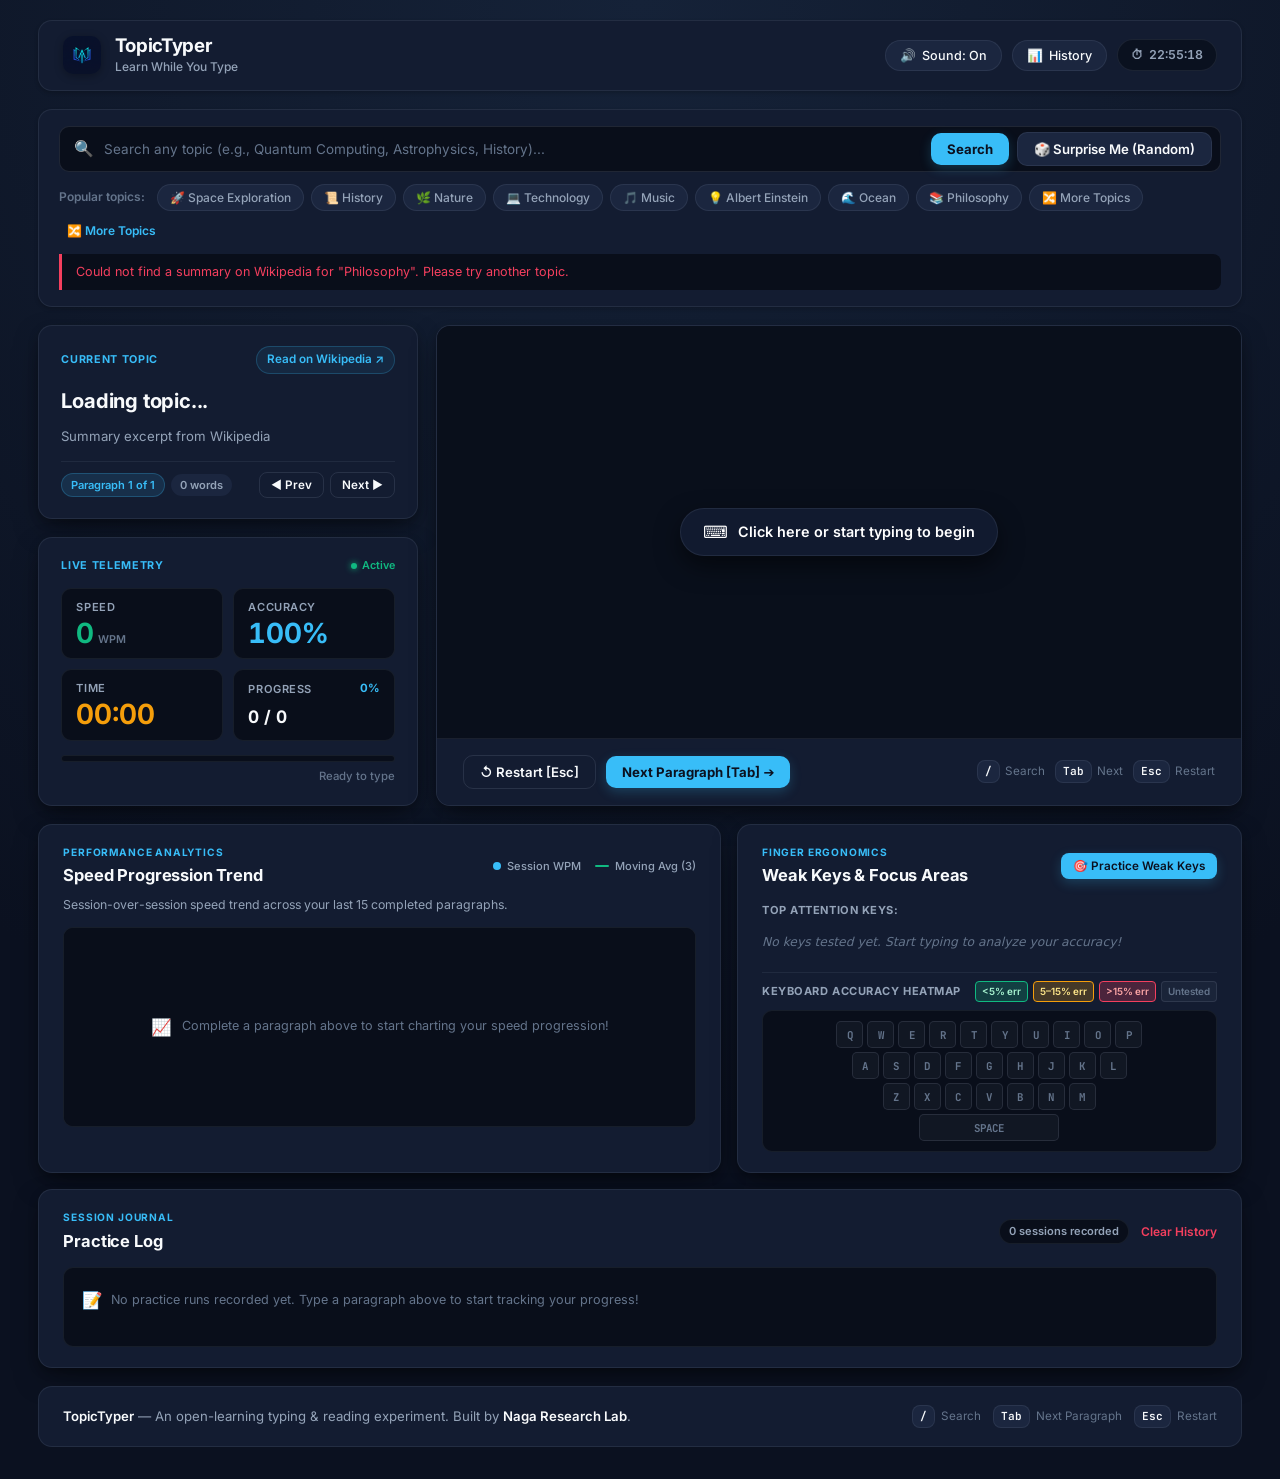
==== commit dde9e581: "ye sirf version v2 hai" ====
--- a/index.html
+++ b/index.html
@@ -4,19 +4,19 @@
   <meta charset="UTF-8">
   <meta name="viewport" content="width=device-width, initial-scale=1.0">
   <title>TopicTyper — Learn While You Type</title>
-  <meta name="description" content="A clean, modern typing practice app that lets you learn interesting topics from Wikipedia while improving your typing speed and accuracy.">
+  <meta name="description" content="An open-learning typing and reading experiment. Learn interesting Wikipedia topics while improving your typing speed and accuracy. Built by Naga Research Lab.">
   <link rel="preconnect" href="https://fonts.googleapis.com">
   <link rel="preconnect" href="https://fonts.gstatic.com" crossorigin>
   <link href="https://fonts.googleapis.com/css2?family=Inter:wght@400;500;600;700;800&family=JetBrains+Mono:wght@400;500;600;700&display=swap" rel="stylesheet">
   <link rel="stylesheet" href="style.css">
 </head>
 <body>
-  <!-- Main App Shell -->
+  <!-- Full-Screen App Shell -->
   <div class="app-container">
     <!-- Top Header -->
     <header class="app-header">
       <div class="header-brand">
-        <div class="brand-icon" aria-hidden="true">⌨️</div>
+        <img src="logo.png" alt="TopicTyper Logo" class="brand-logo" />
         <div class="brand-text">
           <h1 class="brand-title">TopicTyper</h1>
           <span class="brand-subtitle">Learn While You Type</span>
@@ -24,102 +24,87 @@
       </div>
 
       <div class="header-actions">
-        <button id="sound-toggle-btn" class="header-btn" title="Toggle Typing Sounds" aria-label="Toggle typing sound">
+        <button type="button" id="sound-toggle-btn" class="header-btn" title="Toggle Typing Sounds" aria-label="Toggle typing sound">
           <span class="btn-icon">🔊</span>
           <span class="btn-label">Sound: On</span>
         </button>
-        <button id="history-toggle-btn" class="header-btn" title="View Practice History">
+        <button type="button" id="history-toggle-btn" class="header-btn" title="View Practice History">
           <span class="btn-icon">📊</span>
           <span class="btn-label">History</span>
         </button>
-        <div class="header-clock" title="Current Time">
+        <div class="header-clock" title="Session Timer">
           <span class="clock-icon">⏱</span>
           <span id="hud-clock">00:00:00</span>
         </div>
       </div>
     </header>
 
-    <!-- Main Content Flow -->
-    <main class="main-content">
-
-      <!-- ==================================================================
-           SECTION 1: TOPIC PICKER (Search & Topic Pills)
-           ================================================================== -->
-      <section class="topic-picker-section" aria-label="Search and choose topics">
-        <div class="picker-card">
-          <div class="picker-header">
-            <h2 class="picker-title">What do you want to learn and type today?</h2>
-            <p class="picker-subtitle">Type any topic to fetch real-world knowledge from Wikipedia, or pick a popular topic below.</p>
-          </div>
-
-          <form id="topic-form" class="search-form" autocomplete="off">
-            <div class="search-input-group">
-              <span class="search-icon" aria-hidden="true">🔍</span>
-              <input 
-                type="text" 
-                id="topic-input" 
-                class="search-input" 
-                placeholder="What do you want to learn and type today? (e.g., Solar System, History, Python)" 
-                required
-                spellcheck="false"
-              />
-              <div class="search-actions">
-                <button type="submit" id="search-submit-btn" class="btn btn-primary" title="Search topic">
-                  <span>Search</span>
-                </button>
-                <button type="button" id="random-topic-btn" class="btn btn-secondary" title="Pick a random topic">
-                  <span>🎲 Surprise Me (Random)</span>
-                </button>
-              </div>
-            </div>
-          </form>
-
-          <!-- Horizontal row of friendly topic tags -->
-          <div class="topic-tags-row">
-            <div class="tags-label-group">
-              <span class="tags-label">Popular topics:</span>
-              <button type="button" id="shuffle-preset-link" class="link-btn" title="Show more topics">
-                🔀 More topics
+    <!-- Sleek Compact Search & Topic Discovery Bar -->
+    <section class="topic-discovery-section" aria-label="Search and choose topics">
+      <div class="search-compact-card">
+        <form id="topic-form" class="search-form" autocomplete="off">
+          <div class="search-input-group">
+            <span class="search-icon" aria-hidden="true">🔍</span>
+            <input 
+              type="text" 
+              id="topic-input" 
+              class="search-input" 
+              placeholder="Search any topic (e.g., Quantum Computing, Astrophysics, History)..." 
+              autocomplete="off"
+              spellcheck="false"
+              value=""
+            />
+            <div class="search-actions">
+              <button type="submit" id="search-submit-btn" class="btn btn-primary" title="Search topic">
+                <span>Search</span>
               </button>
-            </div>
-            <div class="quick-tags" id="quick-tags-container">
-              <!-- Dynamically populated & shuffled via app.js -->
-              <button type="button" class="quick-tag-btn" data-topic="Science">🔬 Science</button>
-              <button type="button" class="quick-tag-btn" data-topic="History">📜 History</button>
-              <button type="button" class="quick-tag-btn" data-topic="Space Exploration">🚀 Space</button>
-              <button type="button" class="quick-tag-btn" data-topic="Technology">💻 Technology</button>
-              <button type="button" class="quick-tag-btn" data-topic="Cinema">🎬 Movies</button>
-              <button type="button" class="quick-tag-btn" data-topic="Nature">🌿 Nature</button>
-              <button type="button" class="quick-tag-btn" data-topic="Solar System">🪐 Solar System</button>
-              <button type="button" class="quick-tag-btn" data-topic="Ancient Rome">🏛️ Ancient Rome</button>
-              <button type="button" id="shuffle-tags-btn" class="quick-tag-btn shuffle-btn" title="More topics">🔀 More</button>
-            </div>
-          </div>
-
-          <!-- Notification / Status Banner -->
-          <div id="status-banner" class="status-banner hidden" role="status" aria-live="polite">
-            <span class="banner-spinner hidden" id="banner-spinner"></span>
-            <span id="banner-message" class="banner-message"></span>
-          </div>
-        </div>
-      </section>
-
-      <!-- ==================================================================
-           SECTION 2: ARTICLE INFO & LIVE STATS
-           ================================================================== -->
-      <section class="overview-section" aria-label="Topic overview and stats">
-        <!-- Article Info Card (Left) -->
-        <div class="article-info-card">
-          <div class="article-header-row">
-            <div class="article-title-wrap">
-              <span class="topic-badge">Current Topic</span>
-              <h2 id="article-title" class="article-title">Loading topic...</h2>
-            </div>
+              <button type="button" id="random-topic-btn" class="btn btn-secondary" title="Pick a random topic">
+                <span>🎲 Surprise Me (Random)</span>
+              </button>
+            </div>
+          </div>
+        </form>
+
+        <!-- Sleek Horizontal Topic Chips -->
+        <div class="topic-chips-bar">
+          <span class="chips-label">Popular topics:</span>
+          <div class="quick-tags" id="quick-tags-container">
+            <!-- Dynamically populated via app.js -->
+            <button type="button" class="quick-tag-btn" data-topic="Astrophysics">🔭 Astrophysics</button>
+            <button type="button" class="quick-tag-btn" data-topic="Quantum Computing">⚡ Quantum Computing</button>
+            <button type="button" class="quick-tag-btn" data-topic="Artificial Intelligence">🤖 Artificial Intelligence</button>
+            <button type="button" class="quick-tag-btn" data-topic="History">📜 History</button>
+            <button type="button" class="quick-tag-btn" data-topic="Neuroscience">🧠 Neuroscience</button>
+            <button type="button" class="quick-tag-btn" data-topic="Ancient Rome">🏛️ Ancient Rome</button>
+            <button type="button" class="quick-tag-btn" data-topic="Dinosaurs">🦖 Dinosaurs</button>
+          </div>
+          <button type="button" id="shuffle-preset-link" class="chip-shuffle-btn" title="More Topics">
+            🔀 More Topics
+          </button>
+        </div>
+
+        <!-- Notification / Status Banner -->
+        <div id="status-banner" class="status-banner hidden" role="status" aria-live="polite">
+          <span class="banner-spinner hidden" id="banner-spinner"></span>
+          <span id="banner-message" class="banner-message"></span>
+        </div>
+      </div>
+    </section>
+
+    <!-- Balanced 2-Column Responsive Workspace Grid -->
+    <div class="workspace-grid">
+      <!-- LEFT COLUMN: Topic Info + Live Telemetry Stats -->
+      <aside class="workspace-sidebar">
+        <!-- Topic Overview Card -->
+        <div class="sidebar-card article-info-card">
+          <div class="card-top-row">
+            <span class="section-tag">Current Topic</span>
             <a id="wiki-external-link" href="#" target="_blank" rel="noopener noreferrer" class="wiki-link" title="Read full article on Wikipedia">
               <span>Read on Wikipedia</span> ↗
             </a>
           </div>
 
+          <h2 id="article-title" class="article-title">Loading topic...</h2>
           <p id="article-description" class="article-description">Summary excerpt from Wikipedia</p>
 
           <div class="chunk-nav-bar">
@@ -134,8 +119,13 @@
           </div>
         </div>
 
-        <!-- Live Stats Card (Right) -->
-        <div class="live-stats-card" aria-label="Live Typing Stats">
+        <!-- Live Stats Card -->
+        <div class="sidebar-card live-stats-card" aria-label="Live Typing Stats">
+          <div class="card-top-row">
+            <span class="section-tag">Live Telemetry</span>
+            <span class="live-indicator"><span class="pulse-dot"></span> Active</span>
+          </div>
+
           <div class="stats-grid">
             <div class="stat-box stat-speed">
               <span class="stat-label">Speed</span>
@@ -170,21 +160,22 @@
             </div>
           </div>
 
-          <!-- Progress Bar -->
+          <!-- Progress Bar Track -->
           <div class="progress-bar-wrap">
             <div class="progress-bar-track">
               <div id="progress-bar-fill" class="progress-bar-fill"></div>
             </div>
-            <span class="progress-status-badge" id="stream-status-badge">Ready to type</span>
-          </div>
-        </div>
-      </section>
-
-      <!-- ==================================================================
-           SECTION 3: MAIN TYPING CARD
-           ================================================================== -->
-      <section class="typing-card-section" aria-label="Typing Practice Area">
+            <div class="progress-status-row">
+              <span class="progress-status-badge" id="stream-status-badge">Ready to type</span>
+            </div>
+          </div>
+        </div>
+      </aside>
+
+      <!-- RIGHT COLUMN: Spacious Typing Arena -->
+      <main class="workspace-main" aria-label="Typing Arena">
         <div class="typing-card">
+          <!-- Main typing section without nested borders -->
           <div class="typing-section" id="typing-section">
             <!-- Hidden input to capture keystrokes on desktop & mobile keyboards -->
             <input 
@@ -205,7 +196,7 @@
               <!-- Target words and characters populated via app.js -->
             </div>
 
-            <!-- Focus Reminder Banner (friendly, unblurred text underneath) -->
+            <!-- Focus Reminder Banner (unblurred text underneath) -->
             <div id="focus-overlay" class="focus-overlay">
               <div class="focus-prompt">
                 <span class="focus-icon">⌨️</span> Click here or start typing to begin
@@ -213,7 +204,7 @@
             </div>
           </div>
 
-          <!-- Card Bottom Action Bar -->
+          <!-- Typing Card Bottom Action Bar -->
           <div class="typing-card-footer">
             <div class="action-buttons">
               <button type="button" id="restart-chunk-btn" class="btn btn-outline" title="Restart current paragraph [Esc]">
@@ -231,19 +222,84 @@
             </div>
           </div>
         </div>
-      </section>
-
-      <!-- ==================================================================
-           SECTION 4: PRACTICE HISTORY & SHORTCUTS
-           ================================================================== -->
-      <section class="history-section" id="card-session-logs" aria-label="Practice history">
-        <div class="history-card">
-          <div class="history-header">
-            <div class="history-title-group">
-              <h3 class="history-title">Practice History</h3>
+      </main>
+    </div>
+
+    <!-- Practice History & Performance Analytics Section -->
+    <section class="analytics-section" id="card-session-logs" aria-label="Practice history and typing analytics">
+      <div class="analytics-grid">
+        <!-- Card 1: WPM Progression Trend Chart -->
+        <div class="analytics-card chart-card">
+          <div class="card-header-row">
+            <div class="card-title-group">
+              <span class="card-category-tag">Performance Analytics</span>
+              <h3 class="analytics-card-title">Speed Progression Trend</h3>
+            </div>
+            <div class="chart-legend">
+              <span class="legend-item"><span class="legend-dot color-sky"></span> Session WPM</span>
+              <span class="legend-item"><span class="legend-line color-emerald"></span> Moving Avg (3)</span>
+            </div>
+          </div>
+          <p class="analytics-card-desc">Session-over-session speed trend across your last 15 completed paragraphs.</p>
+          <div class="chart-canvas-container" id="wpm-trend-container">
+            <canvas id="wpm-trend-canvas" width="600" height="200"></canvas>
+            <div id="chart-tooltip" class="chart-tooltip hidden"></div>
+            <div id="chart-empty-state" class="chart-empty-state">
+              <span class="empty-icon">📈</span>
+              <span>Complete a paragraph above to start charting your speed progression!</span>
+            </div>
+          </div>
+        </div>
+
+        <!-- Card 2: Weak Keys & Focus Areas -->
+        <div class="analytics-card weak-keys-card">
+          <div class="card-header-row">
+            <div class="card-title-group">
+              <span class="card-category-tag">Finger Ergonomics</span>
+              <h3 class="analytics-card-title">Weak Keys &amp; Focus Areas</h3>
+            </div>
+            <button type="button" id="practice-weak-keys-btn" class="btn btn-primary btn-sm-action" title="Generate a 40-word drill targeting your weak keys">
+              <span>🎯 Practice Weak Keys</span>
+            </button>
+          </div>
+          
+          <div class="weak-keys-content">
+            <div class="weak-keys-summary">
+              <span class="summary-label">Top Attention Keys:</span>
+              <div id="top-weak-keys-list" class="top-weak-keys-list">
+                <!-- Dynamically populated: ranked keys with error rate % -->
+              </div>
+            </div>
+
+            <!-- QWERTY Heatmap -->
+            <div class="heatmap-section">
+              <div class="heatmap-header">
+                <span class="heatmap-title">Keyboard Accuracy Heatmap</span>
+                <div class="heatmap-legend">
+                  <span class="heat-legend-pill heat-good">&lt;5% err</span>
+                  <span class="heat-legend-pill heat-warn">5–15% err</span>
+                  <span class="heat-legend-pill heat-bad">&gt;15% err</span>
+                  <span class="heat-legend-pill heat-untested">Untested</span>
+                </div>
+              </div>
+              <div id="keyboard-heatmap" class="keyboard-heatmap" aria-label="QWERTY accuracy heatmap">
+                <!-- Dynamically generated rows of mini-keys -->
+              </div>
+            </div>
+          </div>
+        </div>
+
+        <!-- Card 3: Session Journal -->
+        <div class="analytics-card session-history-card">
+          <div class="card-header-row">
+            <div class="card-title-group">
+              <span class="card-category-tag">Session Journal</span>
+              <h3 class="analytics-card-title">Practice Log</h3>
+            </div>
+            <div class="journal-header-actions">
               <span class="history-badge" id="session-log-count">0 sessions recorded</span>
-            </div>
-            <button type="button" id="clear-logs-btn" class="clear-btn" title="Clear history">Clear History</button>
+              <button type="button" id="clear-logs-btn" class="clear-btn" title="Clear practice history and stats">Clear History</button>
+            </div>
           </div>
 
           <div id="session-logs-list" class="session-logs-list">
@@ -252,9 +308,8 @@
             </div>
           </div>
         </div>
-      </section>
-
-    </main>
+      </div>
+    </section>
 
     <!-- Results Modal Overlay -->
     <div id="results-modal" class="results-modal hidden" role="dialog" aria-modal="true" aria-labelledby="results-title">
@@ -292,7 +347,7 @@
               <span class="box-unit">WPM</span>
             </div>
           </div>
-          <div class="modal-stat-box highlight-rose">
+          <div class="modal-stat-box highlight-coral">
             <span class="box-label">Errors</span>
             <div class="box-val-row">
               <span class="box-value" id="res-errors">0</span>
@@ -303,6 +358,21 @@
             <div class="box-val-row">
               <span class="box-value" id="res-chars">0 / 0</span>
             </div>
+          </div>
+        </div>
+
+        <!-- Mini Trend Chart on Completion Modal -->
+        <div class="modal-chart-section">
+          <div class="modal-chart-header">
+            <span class="modal-chart-title">WPM Progress Trend</span>
+            <div class="chart-legend-modal">
+              <span class="legend-item"><span class="legend-dot color-sky"></span> Session WPM</span>
+              <span class="legend-item"><span class="legend-line color-emerald"></span> Moving Avg</span>
+            </div>
+          </div>
+          <div class="modal-chart-container" id="modal-wpm-container">
+            <canvas id="modal-wpm-canvas" width="560" height="150"></canvas>
+            <div id="modal-chart-tooltip" class="chart-tooltip hidden"></div>
           </div>
         </div>
 
@@ -320,13 +390,17 @@
       </div>
     </div>
 
-    <!-- App Footer -->
+    <!-- Naga Research Lab Footer -->
     <footer class="app-footer">
-      <div class="footer-left">
-        <span>TopicTyper — Learn something new with every keystroke.</span>
-      </div>
-      <div class="footer-right">
-        <span>Powered by the free <a href="https://en.wikipedia.org" target="_blank" rel="noopener noreferrer">Wikipedia REST API</a></span>
+      <div class="footer-primary">
+        <p class="footer-attribution">
+          <strong>TopicTyper</strong> — An open-learning typing &amp; reading experiment. Built by <strong>Naga Research Lab</strong>.
+        </p>
+      </div>
+      <div class="footer-shortcuts">
+        <span class="shortcut-badge"><kbd class="kbd">/</kbd> Search</span>
+        <span class="shortcut-badge"><kbd class="kbd">Tab</kbd> Next Paragraph</span>
+        <span class="shortcut-badge"><kbd class="kbd">Esc</kbd> Restart</span>
       </div>
     </footer>
   </div>
--- a/style.css
+++ b/style.css
@@ -1,51 +1,53 @@
 /* ==========================================================================
-   TOPICTYPER — Modern Clean Dark-Slate Web Application
-   Designed for everyday users and students: clear typography, soft slate colors,
-   friendly UI controls, and a distraction-free typing practice environment.
+   TOPICTYPER — Focus-Driven Clean Slate UI/UX
+   Built by Naga Research Lab
+   Color Psychology: Deep Midnight Navy (#0B1120), Slate-Glass (#131C31),
+   Cognitive Sky Blue (#38BDF8), Emerald (#10B981), Soft Coral (#F43F5E)
    ========================================================================== */
 
 :root {
-  /* Core Slate & Dark Neutrals */
-  --bg-app: #0f172a;               /* Slate 900: Soft dark slate background */
-  --bg-card: #1e293b;              /* Slate 800: Elevated card surface */
-  --bg-card-hover: #243248;        /* Subtle hover state */
-  --bg-input: #0b1120;             /* Slate 950: Deep, focused input & typing surface */
-  --bg-tag: #334155;               /* Slate 700: Friendly pill tags */
-  --bg-tag-hover: #475569;         /* Slate 600: Hover pill tags */
-
-  /* Clean Borders & Dividers */
-  --border-card: rgba(255, 255, 255, 0.08);
-  --border-focus: #38bdf8;         /* Sky 400 */
-  --border-subtle: #334155;        /* Slate 700 */
-
-  /* Modern Accents & State Colors */
-  --accent-blue: #3b82f6;          /* Blue 500: Primary actions */
-  --accent-blue-hover: #2563eb;    /* Blue 600 */
-  --accent-sky: #38bdf8;           /* Sky 400: Highlights & Caret */
-  --accent-emerald: #10b981;       /* Emerald 500: Correct keystrokes & high accuracy */
-  --accent-emerald-light: #34d399; /* Emerald 400: High-contrast correct text */
-  --accent-amber: #f59e0b;         /* Amber 500: Timer */
-  --accent-rose: #f43f5e;          /* Rose 500: Typos & alerts */
-  --accent-rose-bg: rgba(244, 63, 94, 0.2);
+  /* Backgrounds & Glass Surfaces */
+  --bg-app: #0B1120;                  /* Deep Midnight Navy */
+  --bg-card: #131C31;                 /* Elevated Slate-Glass Card */
+  --bg-card-subtle: #18233C;          /* Slightly elevated interaction surface */
+  --bg-input: #090E1A;                /* Deep, distraction-free typing surface */
+  --bg-tag: #1B263F;                  /* Pill tags */
+  --bg-tag-hover: #263554;            /* Hover pill tags */
+
+  /* Borders & Dividers */
+  --border-card: rgba(148, 163, 184, 0.12); /* Subtle slate border */
+  --border-card-hover: rgba(56, 189, 248, 0.28);
+  --border-input: rgba(148, 163, 184, 0.16);
+  --border-subtle: rgba(148, 163, 184, 0.10);
+
+  /* Color Psychology & Accents */
+  --accent-primary: #38BDF8;          /* Cognitive Sky Blue: Focus, Caret & Primary Actions */
+  --accent-primary-hover: #0EA5E9;    /* Sky 500 */
+  --accent-primary-glow: rgba(56, 189, 248, 0.25);
+  --accent-emerald: #10B981;          /* Emerald: Correct keystrokes & high accuracy */
+  --accent-emerald-glow: rgba(16, 185, 129, 0.25);
+  --accent-coral: #F43F5E;            /* Soft Coral: Typo identification */
+  --accent-coral-bg: rgba(244, 63, 94, 0.16);
+  --accent-amber: #F59E0B;            /* Amber: Session time */
 
   /* Typography Colors */
-  --text-main: #f8fafc;            /* Slate 50: Crisp, readable white */
-  --text-muted: #94a3b8;           /* Slate 400: Clear secondary text */
-  --text-dim: #64748b;             /* Slate 500: Subtle labels */
-  --text-untyped: #94a3b8;         /* Clearly readable untyped text */
+  --text-main: #F8FAFC;               /* Crisp readable white */
+  --text-muted: #94A3B8;              /* Legible slate secondary text */
+  --text-dim: #64748B;                /* Slate 500 */
+  --text-untyped: #94A3B8;            /* Clearly readable untyped characters */
 
   /* Fonts */
   --font-sans: 'Inter', system-ui, -apple-system, BlinkMacSystemFont, 'Segoe UI', Roboto, sans-serif;
   --font-mono: 'JetBrains Mono', 'Fira Code', 'Roboto Mono', Consolas, monospace;
 
   /* Shadows */
-  --shadow-sm: 0 1px 3px rgba(0, 0, 0, 0.2);
-  --shadow-card: 0 10px 25px -5px rgba(0, 0, 0, 0.35), 0 8px 10px -6px rgba(0, 0, 0, 0.25);
-  --shadow-modal: 0 25px 50px -12px rgba(0, 0, 0, 0.6);
-  --shadow-btn: 0 2px 4px rgba(0, 0, 0, 0.25);
-
-  /* Radius */
-  --radius-sm: 6px;
+  --shadow-sm: 0 2px 4px rgba(0, 0, 0, 0.2);
+  --shadow-card: 0 12px 30px -8px rgba(0, 0, 0, 0.5), 0 4px 12px -2px rgba(0, 0, 0, 0.3);
+  --shadow-modal: 0 25px 60px -15px rgba(0, 0, 0, 0.75);
+  --shadow-btn: 0 4px 12px rgba(56, 189, 248, 0.22);
+
+  /* Radii */
+  --radius-sm: 8px;
   --radius-md: 10px;
   --radius-lg: 14px;
   --radius-xl: 18px;
@@ -53,10 +55,10 @@
 }
 
 /* ==========================================================================
-   Base & Reset
+   Universal Utility & Reset
    ========================================================================== */
 
-/* Universal Utility for Hidden Elements */
+/* Universal Utility for Hidden Elements (Crucial for Modal Bug Fix) */
 .hidden {
   display: none !important;
 }
@@ -80,32 +82,32 @@
   overflow-x: hidden;
 }
 
-/* Subtle clean background atmosphere */
+/* Subtle focus-driven midnight gradient */
 body {
-  background: radial-gradient(circle at 50% 0%, #1e293b 0%, #0f172a 70%);
-}
-
-/* Main Container Shell */
+  background: radial-gradient(circle at 50% 0%, #152238 0%, #0B1120 70%);
+}
+
+/* Full-Screen Workspace Wrapper (94vw up to 1600px) */
 .app-container {
   width: 94vw;
-  max-width: 1280px;
+  max-width: 1600px;
   margin: 0 auto;
-  padding: 24px 0 40px;
-  display: flex;
-  flex-direction: column;
-  gap: 24px;
+  padding: 20px 0 32px;
+  display: flex;
+  flex-direction: column;
+  gap: 18px;
   min-height: 100vh;
 }
 
 /* ==========================================================================
-   Header Architecture
+   1. Custom Logo & Header
    ========================================================================== */
 
 .app-header {
   display: flex;
   align-items: center;
   justify-content: space-between;
-  padding: 14px 22px;
+  padding: 14px 24px;
   background-color: var(--bg-card);
   border: 1px solid var(--border-card);
   border-radius: var(--radius-lg);
@@ -115,12 +117,17 @@
 .header-brand {
   display: flex;
   align-items: center;
-  gap: 12px;
-}
-
-.brand-icon {
-  font-size: 1.6rem;
-  line-height: 1;
+  gap: 14px;
+}
+
+/* Custom 38px x 38px rounded 10px Brand Logo */
+.brand-logo {
+  width: 38px;
+  height: 38px;
+  border-radius: 10px;
+  object-fit: cover;
+  display: block;
+  box-shadow: 0 2px 8px rgba(0, 0, 0, 0.3);
 }
 
 .brand-text {
@@ -132,7 +139,8 @@
   font-size: 1.25rem;
   font-weight: 700;
   color: var(--text-main);
-  letter-spacing: -0.01em;
+  letter-spacing: -0.015em;
+  line-height: 1.2;
 }
 
 .brand-subtitle {
@@ -152,7 +160,7 @@
   border: 1px solid var(--border-card);
   color: var(--text-main);
   font-family: var(--font-sans);
-  font-size: 0.85rem;
+  font-size: 0.84rem;
   font-weight: 500;
   padding: 7px 14px;
   border-radius: var(--radius-full);
@@ -166,6 +174,7 @@
 
 .header-btn:hover {
   background-color: var(--bg-tag-hover);
+  border-color: var(--border-card-hover);
   color: #fff;
   transform: translateY(-1px);
 }
@@ -175,146 +184,38 @@
 }
 
 .header-clock {
-  background-color: rgba(15, 23, 42, 0.6);
+  background-color: rgba(9, 14, 26, 0.75);
   border: 1px solid var(--border-card);
   color: var(--text-muted);
   font-size: 0.82rem;
-  font-weight: 500;
-  padding: 6px 12px;
+  font-weight: 600;
+  padding: 6px 13px;
   border-radius: var(--radius-full);
   display: flex;
   align-items: center;
   gap: 6px;
+  font-feature-settings: "tnum";
 }
 
 /* ==========================================================================
-   Main Content Flow
+   2. Sleek Compact Search & Topic Discovery
    ========================================================================== */
 
-.main-content {
-  display: flex;
-  flex-direction: column;
-  gap: 22px;
+.topic-discovery-section {
   width: 100%;
 }
 
-/* Common Clean Card Aesthetic */
-.picker-card,
-.article-info-card,
-.live-stats-card,
-.typing-card,
-.history-card {
+.search-compact-card {
   background-color: var(--bg-card);
   border: 1px solid var(--border-card);
   border-radius: var(--radius-lg);
-  box-shadow: var(--shadow-card);
-}
-
-/* Common Buttons */
-.btn {
-  font-family: var(--font-sans);
-  font-size: 0.9rem;
-  font-weight: 600;
-  padding: 10px 18px;
-  border-radius: var(--radius-md);
-  cursor: pointer;
-  border: none;
-  display: inline-flex;
-  align-items: center;
-  justify-content: center;
-  gap: 8px;
-  transition: all 0.15s ease;
-  user-select: none;
-  white-space: nowrap;
-}
-
-.btn:disabled {
-  opacity: 0.45;
-  cursor: not-allowed;
-  pointer-events: none;
-}
-
-.btn-primary {
-  background-color: var(--accent-blue);
-  color: #ffffff;
-  box-shadow: var(--shadow-btn);
-}
-
-.btn-primary:hover:not(:disabled) {
-  background-color: var(--accent-blue-hover);
-  transform: translateY(-1px);
-}
-
-.btn-secondary {
-  background-color: var(--bg-tag);
-  color: var(--text-main);
-  border: 1px solid var(--border-card);
-}
-
-.btn-secondary:hover:not(:disabled) {
-  background-color: var(--bg-tag-hover);
-  color: #fff;
-  transform: translateY(-1px);
-}
-
-.btn-outline {
-  background-color: transparent;
-  color: var(--text-main);
-  border: 1px solid var(--border-subtle);
-}
-
-.btn-outline:hover:not(:disabled) {
-  background-color: rgba(255, 255, 255, 0.06);
-  border-color: var(--text-muted);
-}
-
-.btn-sm {
-  font-family: var(--font-sans);
-  font-size: 0.8rem;
-  font-weight: 600;
-  padding: 6px 12px;
-  border-radius: var(--radius-sm);
-  cursor: pointer;
-  display: inline-flex;
-  align-items: center;
-  gap: 6px;
-  transition: all 0.15s ease;
-}
-
-.btn-lg {
-  padding: 12px 22px;
-  font-size: 0.98rem;
-}
-
-/* ==========================================================================
-   SECTION 1: TOPIC PICKER (Search & Topic Pills)
-   ========================================================================== */
-
-.picker-card {
-  padding: 24px 28px;
-  display: flex;
-  flex-direction: column;
-  gap: 18px;
-}
-
-.picker-header {
-  display: flex;
-  flex-direction: column;
-  gap: 4px;
-}
-
-.picker-title {
-  font-size: 1.25rem;
-  font-weight: 700;
-  color: var(--text-main);
-}
-
-.picker-subtitle {
-  font-size: 0.88rem;
-  color: var(--text-muted);
-}
-
-/* Search Input Group */
+  padding: 16px 20px;
+  display: flex;
+  flex-direction: column;
+  gap: 12px;
+  box-shadow: var(--shadow-sm);
+}
+
 .search-form {
   width: 100%;
 }
@@ -323,20 +224,20 @@
   display: flex;
   align-items: center;
   background-color: var(--bg-input);
-  border: 1.5px solid var(--border-subtle);
+  border: 1.5px solid var(--border-input);
   border-radius: var(--radius-md);
-  padding: 6px 10px 6px 16px;
-  gap: 12px;
+  padding: 5px 8px 5px 14px;
+  gap: 10px;
   transition: border-color 0.2s ease, box-shadow 0.2s ease;
 }
 
 .search-input-group:focus-within {
-  border-color: var(--accent-sky);
+  border-color: var(--accent-primary);
   box-shadow: 0 0 0 3px rgba(56, 189, 248, 0.15);
 }
 
 .search-icon {
-  font-size: 1.1rem;
+  font-size: 1.05rem;
   color: var(--text-dim);
   line-height: 1;
 }
@@ -348,13 +249,13 @@
   outline: none;
   color: var(--text-main);
   font-family: var(--font-sans);
-  font-size: 0.98rem;
-  padding: 8px 0;
+  font-size: 0.94rem;
+  padding: 7px 0;
 }
 
 .search-input::placeholder {
   color: var(--text-dim);
-  font-size: 0.92rem;
+  font-size: 0.9rem;
 }
 
 .search-actions {
@@ -363,56 +264,115 @@
   gap: 8px;
 }
 
-/* Horizontal Topic Tags Row */
-.topic-tags-row {
-  display: flex;
-  flex-direction: column;
-  gap: 10px;
-}
-
-.tags-label-group {
-  display: flex;
-  align-items: center;
-  justify-content: space-between;
-}
-
-.tags-label {
-  font-size: 0.82rem;
-  font-weight: 600;
-  color: var(--text-muted);
-}
-
-.link-btn {
-  background: none;
+/* Common Buttons */
+.btn {
+  font-family: var(--font-sans);
+  font-size: 0.88rem;
+  font-weight: 600;
+  padding: 8px 16px;
+  border-radius: var(--radius-md);
+  cursor: pointer;
   border: none;
-  color: var(--accent-sky);
+  display: inline-flex;
+  align-items: center;
+  justify-content: center;
+  gap: 7px;
+  transition: all 0.15s ease;
+  user-select: none;
+  white-space: nowrap;
+}
+
+.btn:disabled {
+  opacity: 0.45;
+  cursor: not-allowed;
+  pointer-events: none;
+}
+
+.btn-primary {
+  background-color: var(--accent-primary);
+  color: #0B1120;
+  font-weight: 700;
+  box-shadow: var(--shadow-btn);
+}
+
+.btn-primary:hover:not(:disabled) {
+  background-color: var(--accent-primary-hover);
+  color: #0B1120;
+  transform: translateY(-1px);
+}
+
+.btn-secondary {
+  background-color: var(--bg-tag);
+  color: var(--text-main);
+  border: 1px solid var(--border-card);
+}
+
+.btn-secondary:hover:not(:disabled) {
+  background-color: var(--bg-tag-hover);
+  border-color: var(--border-card-hover);
+  color: #fff;
+  transform: translateY(-1px);
+}
+
+.btn-outline {
+  background-color: transparent;
+  color: var(--text-main);
+  border: 1px solid var(--border-input);
+}
+
+.btn-outline:hover:not(:disabled) {
+  background-color: rgba(255, 255, 255, 0.05);
+  border-color: var(--text-muted);
+}
+
+.btn-sm {
   font-family: var(--font-sans);
-  font-size: 0.82rem;
-  font-weight: 500;
+  font-size: 0.78rem;
+  font-weight: 600;
+  padding: 5px 11px;
+  border-radius: var(--radius-sm);
   cursor: pointer;
-  transition: color 0.15s ease;
-}
-
-.link-btn:hover {
-  color: #fff;
-  text-decoration: underline;
-}
-
-.quick-tags {
+  display: inline-flex;
+  align-items: center;
+  gap: 5px;
+  transition: all 0.15s ease;
+}
+
+.btn-lg {
+  padding: 11px 22px;
+  font-size: 0.95rem;
+}
+
+/* Topic Chips Bar */
+.topic-chips-bar {
   display: flex;
   align-items: center;
   flex-wrap: wrap;
   gap: 8px;
+}
+
+.chips-label {
+  font-size: 0.8rem;
+  font-weight: 600;
+  color: var(--text-dim);
+  margin-right: 4px;
+}
+
+.quick-tags {
+  display: flex;
+  align-items: center;
+  flex-wrap: wrap;
+  gap: 7px;
 }
 
 .quick-tag-btn {
   background-color: var(--bg-tag);
   border: 1px solid var(--border-card);
-  color: var(--text-main);
+  color: var(--text-muted);
   font-family: var(--font-sans);
-  font-size: 0.82rem;
+  font-size: 0.8rem;
   font-weight: 500;
-  padding: 6px 14px;
+  padding: 5px 12px;
   border-radius: var(--radius-full);
   cursor: pointer;
   transition: all 0.15s ease;
@@ -421,39 +381,48 @@
 
 .quick-tag-btn:hover {
   background-color: var(--bg-tag-hover);
+  border-color: var(--border-card-hover);
+  color: var(--text-main);
+  transform: translateY(-1px);
+}
+
+.chip-shuffle-btn {
+  background: none;
+  border: none;
+  color: var(--accent-primary);
+  font-family: var(--font-sans);
+  font-size: 0.8rem;
+  font-weight: 600;
+  cursor: pointer;
+  padding: 4px 8px;
+  transition: color 0.15s ease;
+}
+
+.chip-shuffle-btn:hover {
   color: #fff;
-  transform: translateY(-1px);
-}
-
-.quick-tag-btn.shuffle-btn {
-  border-color: rgba(245, 158, 11, 0.4);
-  color: var(--accent-amber);
-}
-
-.quick-tag-btn.shuffle-btn:hover {
-  background-color: rgba(245, 158, 11, 0.15);
-}
-
-/* Status / Notification Banner */
+  text-decoration: underline;
+}
+
+/* Status Banner */
 .status-banner {
   background-color: var(--bg-input);
-  border-left: 3px solid var(--accent-sky);
-  padding: 10px 14px;
+  border-left: 3px solid var(--accent-primary);
+  padding: 9px 14px;
   border-radius: 0 var(--radius-sm) var(--radius-sm) 0;
-  font-size: 0.85rem;
+  font-size: 0.84rem;
   display: flex;
   align-items: center;
   gap: 10px;
 }
 
 .status-banner.banner-loading {
-  border-color: var(--accent-sky);
-  color: var(--accent-sky);
+  border-color: var(--accent-primary);
+  color: var(--accent-primary);
 }
 
 .status-banner.banner-error {
-  border-color: var(--accent-rose);
-  color: var(--accent-rose);
+  border-color: var(--accent-coral);
+  color: var(--accent-coral);
 }
 
 .status-banner.banner-info {
@@ -466,10 +435,10 @@
 }
 
 .banner-spinner {
-  width: 14px;
-  height: 14px;
+  width: 13px;
+  height: 13px;
   border: 2px solid rgba(56, 189, 248, 0.3);
-  border-top-color: var(--accent-sky);
+  border-top-color: var(--accent-primary);
   border-radius: 50%;
   animation: spin 0.75s linear infinite;
   display: inline-block;
@@ -480,74 +449,103 @@
 }
 
 /* ==========================================================================
-   SECTION 2: ARTICLE INFO & LIVE STATS
+   3. Responsive 2-Column Workspace Grid
+   - Left Column: Compact (380px) for Topic Info + Live Telemetry Stats
+   - Right Column: Spacious (1fr) for Main Typing Arena
    ========================================================================== */
 
-.overview-section {
+.workspace-grid {
   display: grid;
-  grid-template-columns: 1.15fr 0.85fr;
+  grid-template-columns: 380px 1fr;
   gap: 18px;
   align-items: stretch;
 }
 
-/* Article Info Card */
-.article-info-card {
-  padding: 22px 26px;
-  display: flex;
-  flex-direction: column;
+.workspace-sidebar {
+  display: flex;
+  flex-direction: column;
+  gap: 18px;
+}
+
+.workspace-main {
+  display: flex;
+  flex-direction: column;
+  min-height: 0;
+}
+
+/* Sidebar Cards Common */
+.sidebar-card {
+  background-color: var(--bg-card);
+  border: 1px solid var(--border-card);
+  border-radius: var(--radius-lg);
+  box-shadow: var(--shadow-card);
+  padding: 20px 22px;
+  display: flex;
+  flex-direction: column;
+  gap: 14px;
+}
+
+.card-top-row {
+  display: flex;
+  align-items: center;
   justify-content: space-between;
-  gap: 14px;
-}
-
-.article-header-row {
-  display: flex;
-  align-items: flex-start;
-  justify-content: space-between;
-  gap: 14px;
-  flex-wrap: wrap;
-}
-
-.article-title-wrap {
-  display: flex;
-  flex-direction: column;
-  gap: 4px;
-}
-
-.topic-badge {
+  gap: 10px;
+}
+
+.section-tag {
   font-size: 0.72rem;
   font-weight: 700;
   text-transform: uppercase;
   letter-spacing: 0.06em;
-  color: var(--accent-sky);
-}
-
+  color: var(--accent-primary);
+}
+
+.live-indicator {
+  font-size: 0.72rem;
+  font-weight: 600;
+  color: var(--accent-emerald);
+  display: flex;
+  align-items: center;
+  gap: 5px;
+}
+
+.pulse-dot {
+  width: 6px;
+  height: 6px;
+  border-radius: 50%;
+  background-color: var(--accent-emerald);
+  box-shadow: 0 0 6px var(--accent-emerald);
+}
+
+/* Topic Overview Card */
 .article-title {
-  font-size: 1.5rem;
+  font-size: 1.35rem;
   font-weight: 700;
   color: var(--text-main);
   letter-spacing: -0.01em;
+  line-height: 1.25;
 }
 
 .wiki-link {
-  color: var(--accent-sky);
-  font-size: 0.82rem;
+  color: var(--accent-primary);
+  font-size: 0.78rem;
   font-weight: 600;
   text-decoration: none;
-  background-color: rgba(56, 189, 248, 0.1);
-  border: 1px solid rgba(56, 189, 248, 0.25);
-  padding: 5px 12px;
+  background-color: rgba(56, 189, 248, 0.08);
+  border: 1px solid rgba(56, 189, 248, 0.22);
+  padding: 4px 10px;
   border-radius: var(--radius-full);
   transition: all 0.15s ease;
   white-space: nowrap;
 }
 
 .wiki-link:hover {
-  background-color: rgba(56, 189, 248, 0.2);
+  background-color: rgba(56, 189, 248, 0.18);
   color: #fff;
 }
 
 .article-description {
-  font-size: 0.92rem;
+  font-size: 0.88rem;
   color: var(--text-muted);
   line-height: 1.5;
 }
@@ -557,28 +555,28 @@
   align-items: center;
   justify-content: space-between;
   padding-top: 10px;
-  border-top: 1px solid var(--border-card);
-  gap: 12px;
+  border-top: 1px solid var(--border-subtle);
+  gap: 10px;
 }
 
 .chunk-pills {
   display: flex;
   align-items: center;
-  gap: 8px;
+  gap: 6px;
 }
 
 .pill {
-  font-size: 0.76rem;
-  font-weight: 600;
-  padding: 3px 10px;
+  font-size: 0.74rem;
+  font-weight: 600;
+  padding: 3px 9px;
   border-radius: var(--radius-full);
   white-space: nowrap;
 }
 
 .pill-primary {
-  background-color: rgba(59, 130, 246, 0.15);
-  color: var(--accent-sky);
-  border: 1px solid rgba(56, 189, 248, 0.3);
+  background-color: rgba(56, 189, 248, 0.12);
+  color: var(--accent-primary);
+  border: 1px solid rgba(56, 189, 248, 0.25);
 }
 
 .pill-muted {
@@ -593,61 +591,53 @@
 }
 
 /* Live Stats Card */
-.live-stats-card {
-  padding: 22px 24px;
-  display: flex;
-  flex-direction: column;
-  justify-content: space-between;
-  gap: 16px;
-}
-
 .stats-grid {
   display: grid;
   grid-template-columns: repeat(2, 1fr);
-  gap: 12px;
+  gap: 10px;
 }
 
 .stat-box {
   background-color: var(--bg-input);
-  border: 1px solid var(--border-card);
+  border: 1px solid var(--border-subtle);
   border-radius: var(--radius-md);
-  padding: 12px 16px;
+  padding: 10px 14px;
   display: flex;
   flex-direction: column;
   justify-content: space-between;
 }
 
 .stat-label {
-  font-size: 0.78rem;
+  font-size: 0.74rem;
   font-weight: 600;
   color: var(--text-muted);
   text-transform: uppercase;
-  letter-spacing: 0.04em;
+  letter-spacing: 0.05em;
 }
 
 .stat-value-wrap {
   display: flex;
   align-items: baseline;
   gap: 4px;
-  margin-top: 4px;
+  margin-top: 2px;
 }
 
 .stat-number {
-  font-size: 2rem;
+  font-size: 1.85rem;
   font-weight: 700;
   line-height: 1.1;
   font-feature-settings: "tnum";
 }
 
 .stat-number-sm {
-  font-size: 1.25rem;
+  font-size: 1.15rem;
   font-weight: 700;
   color: var(--text-main);
   font-feature-settings: "tnum";
 }
 
 .stat-unit {
-  font-size: 0.75rem;
+  font-size: 0.72rem;
   font-weight: 600;
   color: var(--text-dim);
 }
@@ -659,14 +649,13 @@
 }
 
 .stat-sublabel {
-  font-size: 0.78rem;
+  font-size: 0.76rem;
   font-weight: 700;
-  color: var(--accent-sky);
-}
-
-/* Stat color themes */
-.stat-speed .stat-number { color: var(--accent-emerald-light); }
-.stat-accuracy .stat-number { color: var(--accent-sky); }
+  color: var(--accent-primary);
+}
+
+.stat-speed .stat-number { color: var(--accent-emerald); }
+.stat-accuracy .stat-number { color: var(--accent-primary); }
 .stat-time .stat-number { color: var(--accent-amber); }
 
 /* Progress Bar */
@@ -678,9 +667,9 @@
 
 .progress-bar-track {
   width: 100%;
-  height: 8px;
+  height: 7px;
   background-color: var(--bg-input);
-  border: 1px solid var(--border-card);
+  border: 1px solid var(--border-subtle);
   border-radius: var(--radius-full);
   overflow: hidden;
   position: relative;
@@ -689,53 +678,61 @@
 .progress-bar-fill {
   width: 0%;
   height: 100%;
-  background: linear-gradient(90deg, var(--accent-blue), var(--accent-emerald-light));
+  background: linear-gradient(90deg, var(--accent-primary), var(--accent-emerald));
   border-radius: var(--radius-full);
   transition: width 0.15s ease-out;
 }
 
+.progress-status-row {
+  display: flex;
+  justify-content: flex-end;
+}
+
 .progress-status-badge {
-  font-size: 0.78rem;
+  font-size: 0.76rem;
   font-weight: 500;
-  color: var(--text-muted);
-  align-self: flex-end;
+  color: var(--text-dim);
 }
 
 .progress-status-badge.status-active {
-  color: var(--accent-sky);
+  color: var(--accent-primary);
 }
 
 .progress-status-badge.status-complete {
-  color: var(--accent-emerald-light);
+  color: var(--accent-emerald);
   font-weight: 600;
 }
 
 /* ==========================================================================
-   SECTION 3: MAIN TYPING CARD
+   4. Right Column: Main Typing Arena (Spacious & Crisp)
+   - NO nested borders inside typing box
+   - Crisp font-size 1.45rem, line-height 1.9
    ========================================================================== */
 
 .typing-card {
+  background-color: var(--bg-card);
+  border: 1px solid var(--border-card);
+  border-radius: var(--radius-lg);
+  box-shadow: var(--shadow-card);
   display: flex;
   flex-direction: column;
   overflow: hidden;
+  height: 100%;
 }
 
 .typing-section {
   position: relative;
   background-color: var(--bg-input);
-  padding: 38px 44px;
-  min-height: 280px;
+  padding: 36px 42px;
+  min-height: 400px;
   cursor: text;
-  transition: background-color 0.2s ease;
   display: flex;
   align-items: flex-start;
-}
-
-.typing-section.focused {
-  background-color: #070c18;
-}
-
-/* Hidden input capturing keystrokes */
+  border: none; /* Removed unnecessary nested borders! */
+  border-bottom: 1px solid var(--border-card);
+  flex: 1;
+}
+
 .hidden-input {
   position: absolute;
   top: 0;
@@ -747,27 +744,25 @@
   z-index: -1;
 }
 
-/* Words container: Monospace font for surgical alignment */
+/* Words container: Crisp typography (1.45rem, line-height 1.9) */
 .words-container {
   position: relative;
   width: 100%;
   font-family: var(--font-mono);
-  font-size: clamp(1.4rem, 1.8vw, 1.7rem);
-  line-height: 2.3;
-  letter-spacing: 0.02em;
+  font-size: 1.45rem;
+  line-height: 1.9;
+  letter-spacing: 0.015em;
   user-select: none;
   outline: none;
   word-break: normal;
 }
 
-/* Word tokens */
 .word {
   position: static;
   display: inline-block;
   white-space: nowrap;
 }
 
-/* Characters */
 .char {
   position: static;
   display: inline-block;
@@ -775,44 +770,43 @@
   transition: color 0.03s ease;
 }
 
-/* Spaces */
 .char.char-space {
   display: inline-block;
   min-width: 0.55em;
 }
 
-/* Correct Character */
+/* Correct Keystroke: Vibrant Emerald */
 .char.correct {
-  color: var(--accent-emerald-light);
-}
-
-/* Incorrect Character */
+  color: var(--accent-emerald);
+}
+
+/* Typo: Soft Coral with subtle coral highlight */
 .char.incorrect {
-  color: var(--accent-rose);
-  background-color: var(--accent-rose-bg);
+  color: var(--accent-coral);
+  background-color: var(--accent-coral-bg);
   border-radius: 3px;
 }
 
 .char.char-space.incorrect {
-  background-color: rgba(244, 63, 94, 0.35);
-  border-bottom: 2px solid var(--accent-rose);
-}
-
-/* Smooth Blinking Cursor */
+  background-color: rgba(244, 63, 94, 0.28);
+  border-bottom: 2px solid var(--accent-coral);
+}
+
+/* Active Caret: Cognitive Sky Blue */
 .caret {
   position: absolute;
   top: 0;
   left: 0;
   width: 0.6em;
   height: 1.35em;
-  background-color: rgba(56, 189, 248, 0.3);
-  border: 2px solid var(--accent-sky);
+  background-color: rgba(56, 189, 248, 0.35);
+  border: 2px solid var(--accent-primary);
   border-radius: 2px;
-  box-shadow: 0 0 8px rgba(56, 189, 248, 0.4);
+  box-shadow: 0 0 12px var(--accent-primary-glow);
   pointer-events: none;
   transform: translate(0px, 0px);
   transition: transform 0.075s cubic-bezier(0.12, 0.9, 0.2, 1);
-  animation: smoothBlink 1s ease-in-out infinite alternate;
+  animation: caretBlink 1s ease-in-out infinite alternate;
   z-index: 10;
   display: none;
 }
@@ -826,18 +820,17 @@
   opacity: 1;
 }
 
-@keyframes smoothBlink {
+@keyframes caretBlink {
   0%, 30% { opacity: 1; }
   75%, 100% { opacity: 0.2; }
 }
 
-/* Friendly Focus Overlay: NO HEAVY BLUR!
-   The text remains 100% clearly readable underneath from the very start. */
+/* Focus Overlay: Unblurred text underneath keeps first lines readable */
 .focus-overlay {
   position: absolute;
   inset: 0;
-  background-color: rgba(15, 23, 42, 0.25);
-  backdrop-filter: none; /* NO BLUR! Keeps paragraph readable before typing */
+  background-color: rgba(11, 17, 32, 0.3);
+  backdrop-filter: none; /* NO heavy blur! Text is clearly readable */
   display: flex;
   align-items: center;
   justify-content: center;
@@ -856,36 +849,35 @@
   font-size: 0.96rem;
   font-weight: 600;
   color: #ffffff;
-  background-color: rgba(30, 41, 59, 0.94);
-  border: 1px solid var(--border-subtle);
+  background-color: rgba(19, 28, 49, 0.92);
+  border: 1px solid var(--border-card);
   padding: 10px 22px;
   border-radius: var(--radius-full);
   display: flex;
   align-items: center;
   gap: 10px;
-  box-shadow: 0 10px 25px rgba(0, 0, 0, 0.4);
+  box-shadow: 0 10px 25px rgba(0, 0, 0, 0.5);
 }
 
 .focus-icon {
   font-size: 1.15rem;
 }
 
-/* Typing Card Bottom Action Bar */
+/* Action Bar below typing arena */
 .typing-card-footer {
-  padding: 18px 28px;
+  padding: 16px 26px;
   background-color: var(--bg-card);
-  border-top: 1px solid var(--border-card);
   display: flex;
   align-items: center;
   justify-content: space-between;
   flex-wrap: wrap;
-  gap: 14px;
+  gap: 12px;
 }
 
 .action-buttons {
   display: flex;
   align-items: center;
-  gap: 12px;
+  gap: 10px;
 }
 
 .keyboard-hints {
@@ -897,10 +889,10 @@
 
 .hint-pill {
   font-size: 0.78rem;
-  color: var(--text-muted);
-  display: flex;
-  align-items: center;
-  gap: 6px;
+  color: var(--text-dim);
+  display: flex;
+  align-items: center;
+  gap: 5px;
 }
 
 .kbd {
@@ -912,52 +904,397 @@
   font-weight: 600;
   padding: 2px 7px;
   border-radius: var(--radius-sm);
-  box-shadow: 0 1px 2px rgba(0, 0, 0, 0.2);
 }
 
 /* ==========================================================================
-   SECTION 4: PRACTICE HISTORY & SHORTCUTS
+   5. Performance Analytics & Practice History
    ========================================================================== */
 
-.history-card {
-  padding: 20px 26px;
+.analytics-section {
+  width: 100%;
+}
+
+.analytics-grid {
+  display: grid;
+  grid-template-columns: 1.15fr 0.85fr;
+  gap: 16px;
+}
+
+.chart-card {
+  grid-column: 1 / 2;
+}
+
+.weak-keys-card {
+  grid-column: 2 / 3;
+}
+
+.session-history-card {
+  grid-column: 1 / -1;
+}
+
+.analytics-card {
+  background-color: var(--bg-card);
+  border: 1px solid var(--border-card);
+  border-radius: var(--radius-lg);
+  box-shadow: var(--shadow-card);
+  padding: 20px 24px;
   display: flex;
   flex-direction: column;
   gap: 14px;
 }
 
-.history-header {
+.card-header-row {
   display: flex;
   align-items: center;
   justify-content: space-between;
-}
-
-.history-title-group {
-  display: flex;
-  align-items: center;
   gap: 12px;
-}
-
-.history-title {
-  font-size: 1.05rem;
+  flex-wrap: wrap;
+}
+
+.card-title-group {
+  display: flex;
+  flex-direction: column;
+  gap: 3px;
+}
+
+.card-category-tag {
+  font-size: 0.68rem;
+  font-weight: 700;
+  text-transform: uppercase;
+  letter-spacing: 0.08em;
+  color: var(--accent-primary);
+}
+
+.analytics-card-title {
+  font-size: 1.1rem;
   font-weight: 700;
   color: var(--text-main);
+  letter-spacing: -0.01em;
+}
+
+.analytics-card-desc {
+  font-size: 0.82rem;
+  color: var(--text-muted);
+  margin-top: -6px;
+  line-height: 1.4;
+}
+
+/* Chart Canvas & Legend */
+.chart-legend, 
+.chart-legend-modal {
+  display: flex;
+  align-items: center;
+  gap: 14px;
+  font-size: 0.74rem;
+  color: var(--text-muted);
+  font-weight: 500;
+}
+
+.legend-item {
+  display: inline-flex;
+  align-items: center;
+  gap: 6px;
+}
+
+.legend-dot.color-sky {
+  width: 8px;
+  height: 8px;
+  border-radius: 50%;
+  background-color: var(--accent-primary);
+}
+
+.legend-line.color-emerald {
+  width: 14px;
+  height: 2px;
+  background-color: var(--accent-emerald);
+  border-radius: 1px;
+}
+
+.chart-canvas-container {
+  position: relative;
+  width: 100%;
+  height: 200px;
+  background-color: var(--bg-input);
+  border: 1px solid var(--border-subtle);
+  border-radius: var(--radius-md);
+  overflow: hidden;
+}
+
+#wpm-trend-canvas {
+  width: 100%;
+  height: 100%;
+  display: block;
+  cursor: crosshair;
+}
+
+.chart-empty-state {
+  position: absolute;
+  inset: 0;
+  display: flex;
+  align-items: center;
+  justify-content: center;
+  gap: 10px;
+  color: var(--text-dim);
+  font-size: 0.84rem;
+  background-color: var(--bg-input);
+  z-index: 2;
+  padding: 16px;
+  text-align: center;
+}
+
+.chart-empty-state.hidden {
+  display: none !important;
+}
+
+.chart-tooltip {
+  position: absolute;
+  background-color: rgba(15, 23, 42, 0.94);
+  backdrop-filter: blur(8px);
+  border: 1px solid rgba(56, 189, 248, 0.35);
+  border-radius: 8px;
+  padding: 8px 12px;
+  font-size: 0.76rem;
+  color: var(--text-main);
+  box-shadow: 0 8px 24px rgba(0, 0, 0, 0.5);
+  pointer-events: none;
+  z-index: 20;
+  transform: translate(-50%, -105%);
+  white-space: nowrap;
+  transition: opacity 0.12s ease;
+}
+
+.chart-tooltip.hidden {
+  display: none !important;
+}
+
+.chart-tooltip .tip-topic {
+  font-weight: 700;
+  color: var(--text-main);
+  margin-bottom: 2px;
+}
+
+.chart-tooltip .tip-stats {
+  display: flex;
+  gap: 8px;
+  font-size: 0.74rem;
+  color: var(--accent-primary);
+  font-weight: 600;
+}
+
+.chart-tooltip .tip-meta {
+  font-size: 0.68rem;
+  color: var(--text-dim);
+  margin-top: 2px;
+}
+
+/* Weak Keys & Heatmap Card */
+.btn-sm-action {
+  padding: 6px 12px;
+  font-size: 0.78rem;
+  font-weight: 600;
+  border-radius: var(--radius-sm);
+  display: inline-flex;
+  align-items: center;
+  gap: 6px;
+  white-space: nowrap;
+}
+
+.weak-keys-content {
+  display: flex;
+  flex-direction: column;
+  gap: 14px;
+}
+
+.weak-keys-summary {
+  display: flex;
+  flex-direction: column;
+  gap: 8px;
+}
+
+.summary-label {
+  font-size: 0.74rem;
+  font-weight: 700;
+  color: var(--text-muted);
+  text-transform: uppercase;
+  letter-spacing: 0.05em;
+}
+
+.top-weak-keys-list {
+  display: flex;
+  flex-wrap: wrap;
+  gap: 8px;
+  min-height: 32px;
+  align-items: center;
+}
+
+.weak-pill {
+  display: inline-flex;
+  align-items: center;
+  gap: 6px;
+  padding: 4px 10px;
+  border-radius: var(--radius-full);
+  font-size: 0.78rem;
+  font-weight: 700;
+  font-family: var(--font-mono);
+  transition: transform 0.15s ease;
+}
+
+.weak-pill:hover {
+  transform: translateY(-1px);
+}
+
+.weak-pill.coral {
+  background-color: rgba(244, 63, 94, 0.14);
+  border: 1px solid rgba(244, 63, 94, 0.45);
+  color: var(--accent-coral);
+}
+
+.weak-pill.amber {
+  background-color: rgba(245, 158, 11, 0.14);
+  border: 1px solid rgba(245, 158, 11, 0.45);
+  color: var(--accent-amber);
+}
+
+.weak-pill.emerald {
+  background-color: rgba(16, 185, 129, 0.14);
+  border: 1px solid rgba(16, 185, 129, 0.45);
+  color: var(--accent-emerald);
+}
+
+.weak-pill-empty {
+  color: var(--text-dim);
+  font-size: 0.82rem;
+  font-style: italic;
+}
+
+/* Keyboard Heatmap */
+.heatmap-section {
+  display: flex;
+  flex-direction: column;
+  gap: 8px;
+  padding-top: 8px;
+  border-top: 1px solid var(--border-subtle);
+}
+
+.heatmap-header {
+  display: flex;
+  align-items: center;
+  justify-content: space-between;
+  gap: 8px;
+  flex-wrap: wrap;
+}
+
+.heatmap-title {
+  font-size: 0.74rem;
+  font-weight: 700;
+  color: var(--text-muted);
+  text-transform: uppercase;
+  letter-spacing: 0.05em;
+}
+
+.heatmap-legend {
+  display: flex;
+  align-items: center;
+  gap: 5px;
+  flex-wrap: wrap;
+}
+
+.heat-legend-pill {
+  font-size: 0.66rem;
+  font-weight: 600;
+  padding: 2px 6px;
+  border-radius: 4px;
+}
+
+.keyboard-heatmap {
+  display: flex;
+  flex-direction: column;
+  align-items: center;
+  gap: 4px;
+  padding: 10px 8px;
+  background-color: var(--bg-input);
+  border: 1px solid var(--border-subtle);
+  border-radius: var(--radius-md);
+  overflow-x: auto;
+}
+
+.heatmap-row {
+  display: flex;
+  gap: 4px;
+  justify-content: center;
+}
+
+.heat-key {
+  display: inline-flex;
+  align-items: center;
+  justify-content: center;
+  min-width: 27px;
+  height: 27px;
+  padding: 2px 4px;
+  font-family: var(--font-mono);
+  font-size: 0.72rem;
+  font-weight: 700;
+  border-radius: 5px;
+  cursor: default;
+  transition: transform 0.12s ease, box-shadow 0.12s ease;
+  user-select: none;
+}
+
+.heat-key:hover {
+  transform: scale(1.15);
+  z-index: 5;
+  box-shadow: 0 4px 10px rgba(0, 0, 0, 0.4);
+}
+
+.heat-key-space {
+  min-width: 140px;
+}
+
+.heat-good {
+  background-color: rgba(16, 185, 129, 0.22);
+  border: 1px solid var(--accent-emerald);
+  color: #a7f3d0;
+}
+
+.heat-warn {
+  background-color: rgba(245, 158, 11, 0.22);
+  border: 1px solid var(--accent-amber);
+  color: #fde68a;
+}
+
+.heat-bad {
+  background-color: rgba(244, 63, 94, 0.25);
+  border: 1px solid var(--accent-coral);
+  color: #fca5a5;
+}
+
+.heat-untested {
+  background-color: rgba(148, 163, 184, 0.06);
+  border: 1px solid rgba(148, 163, 184, 0.16);
+  color: var(--text-dim);
+}
+
+/* Practice Journal Card */
+.journal-header-actions {
+  display: flex;
+  align-items: center;
+  gap: 12px;
 }
 
 .history-badge {
   background-color: var(--bg-input);
-  border: 1px solid var(--border-card);
+  border: 1px solid var(--border-subtle);
   color: var(--text-muted);
-  font-size: 0.76rem;
-  font-weight: 600;
-  padding: 3px 10px;
+  font-size: 0.74rem;
+  font-weight: 600;
+  padding: 3px 9px;
   border-radius: var(--radius-full);
 }
 
 .clear-btn {
   background: none;
   border: none;
-  color: var(--accent-rose);
+  color: var(--accent-coral);
   font-family: var(--font-sans);
   font-size: 0.8rem;
   font-weight: 600;
@@ -972,11 +1309,11 @@
 
 .session-logs-list {
   background-color: var(--bg-input);
-  border: 1px solid var(--border-card);
+  border: 1px solid var(--border-subtle);
   border-radius: var(--radius-md);
   padding: 8px 12px;
-  min-height: 90px;
-  max-height: 150px;
+  min-height: 80px;
+  max-height: 180px;
   overflow-y: auto;
   display: flex;
   flex-direction: column;
@@ -988,17 +1325,17 @@
 }
 
 .session-logs-list::-webkit-scrollbar-thumb {
-  background-color: var(--border-subtle);
+  background-color: var(--border-input);
   border-radius: 3px;
 }
 
 .empty-log-state {
   color: var(--text-dim);
-  font-size: 0.85rem;
+  font-size: 0.84rem;
   display: flex;
   align-items: center;
   gap: 8px;
-  padding: 14px 6px;
+  padding: 12px 6px;
 }
 
 .empty-icon {
@@ -1028,17 +1365,17 @@
 }
 
 .log-chunk-badge {
-  color: var(--accent-sky);
+  color: var(--accent-primary);
   background-color: rgba(56, 189, 248, 0.1);
   padding: 2px 8px;
   border-radius: var(--radius-full);
-  font-size: 0.74rem;
-  font-weight: 500;
+  font-size: 0.72rem;
+  font-weight: 600;
 }
 
 .log-timestamp {
   color: var(--text-dim);
-  font-size: 0.74rem;
+  font-size: 0.72rem;
 }
 
 .log-stats {
@@ -1048,23 +1385,62 @@
 }
 
 .log-stat-wpm {
-  color: var(--accent-emerald-light);
+  color: var(--accent-emerald);
   font-weight: 700;
 }
 
 .log-stat-acc {
-  color: var(--accent-sky);
+  color: var(--accent-primary);
   font-weight: 700;
 }
 
 .stat-unit-tiny {
-  font-size: 0.7rem;
+  font-size: 0.68rem;
   color: var(--text-dim);
   font-weight: 400;
 }
 
+/* Modal Mini Trend Chart */
+.modal-chart-section {
+  display: flex;
+  flex-direction: column;
+  gap: 6px;
+  margin: 4px 0 2px;
+}
+
+.modal-chart-header {
+  display: flex;
+  align-items: center;
+  justify-content: space-between;
+}
+
+.modal-chart-title {
+  font-size: 0.76rem;
+  font-weight: 700;
+  color: var(--text-muted);
+  text-transform: uppercase;
+  letter-spacing: 0.04em;
+}
+
+.modal-chart-container {
+  position: relative;
+  width: 100%;
+  height: 130px;
+  background-color: var(--bg-input);
+  border: 1px solid var(--border-subtle);
+  border-radius: var(--radius-md);
+  overflow: hidden;
+}
+
+#modal-wpm-canvas {
+  width: 100%;
+  height: 100%;
+  display: block;
+  cursor: crosshair;
+}
+
 /* ==========================================================================
-   Results Modal Overlay (Clean & Friendly Celebration)
+   6. Results Modal Overlay (Clean Celebration)
    ========================================================================== */
 
 .results-modal {
@@ -1074,7 +1450,7 @@
   display: flex;
   align-items: center;
   justify-content: center;
-  padding: 24px;
+  padding: 20px;
 }
 
 .results-modal.hidden {
@@ -1084,7 +1460,7 @@
 .modal-backdrop {
   position: absolute;
   inset: 0;
-  background-color: rgba(15, 23, 42, 0.8);
+  background-color: rgba(11, 17, 32, 0.82);
   backdrop-filter: blur(8px);
   cursor: pointer;
 }
@@ -1092,21 +1468,21 @@
 .modal-card {
   position: relative;
   width: 100%;
-  max-width: 600px;
+  max-width: 580px;
   background-color: var(--bg-card);
   border: 1px solid var(--border-card);
   border-radius: var(--radius-xl);
-  padding: 32px 36px;
+  padding: 30px 34px;
   box-shadow: var(--shadow-modal);
   display: flex;
   flex-direction: column;
-  gap: 22px;
-  animation: modalEnter 0.22s cubic-bezier(0.16, 1, 0.3, 1);
+  gap: 20px;
+  animation: modalPop 0.22s cubic-bezier(0.16, 1, 0.3, 1);
   z-index: 2;
 }
 
-@keyframes modalEnter {
-  from { opacity: 0; transform: translateY(14px) scale(0.97); }
+@keyframes modalPop {
+  from { opacity: 0; transform: translateY(12px) scale(0.97); }
   to { opacity: 1; transform: translateY(0) scale(1); }
 }
 
@@ -1119,32 +1495,32 @@
 }
 
 .modal-celebration-badge {
-  font-size: 0.92rem;
+  font-size: 0.9rem;
   font-weight: 700;
-  color: var(--accent-emerald-light);
+  color: var(--accent-emerald);
   background-color: rgba(16, 185, 129, 0.12);
   padding: 4px 14px;
   border-radius: var(--radius-full);
 }
 
 .modal-title {
-  font-size: 1.7rem;
+  font-size: 1.65rem;
   font-weight: 800;
   color: var(--text-main);
-  letter-spacing: -0.01em;
+  letter-spacing: -0.015em;
 }
 
 .modal-stats-grid {
   display: grid;
   grid-template-columns: repeat(3, 1fr);
-  gap: 12px;
+  gap: 10px;
 }
 
 .modal-stat-box {
   background-color: var(--bg-input);
-  border: 1px solid var(--border-card);
+  border: 1px solid var(--border-subtle);
   border-radius: var(--radius-md);
-  padding: 14px;
+  padding: 12px;
   display: flex;
   flex-direction: column;
   gap: 4px;
@@ -1153,7 +1529,7 @@
 }
 
 .box-label {
-  font-size: 0.74rem;
+  font-size: 0.72rem;
   font-weight: 600;
   color: var(--text-muted);
   text-transform: uppercase;
@@ -1163,31 +1539,31 @@
 .box-val-row {
   display: flex;
   align-items: baseline;
-  gap: 4px;
+  gap: 3px;
 }
 
 .box-value {
-  font-size: 1.85rem;
+  font-size: 1.75rem;
   font-weight: 800;
   font-feature-settings: "tnum";
 }
 
 .box-unit {
-  font-size: 0.76rem;
+  font-size: 0.74rem;
   font-weight: 600;
   color: var(--text-dim);
 }
 
-.highlight-emerald .box-value { color: var(--accent-emerald-light); }
-.highlight-blue .box-value { color: var(--accent-sky); }
+.highlight-emerald .box-value { color: var(--accent-emerald); }
+.highlight-blue .box-value { color: var(--accent-primary); }
 .highlight-amber .box-value { color: var(--accent-amber); }
-.highlight-rose .box-value { color: var(--accent-rose); }
+.highlight-coral .box-value { color: var(--accent-coral); }
 
 .modal-actions {
   display: flex;
   flex-direction: column;
-  gap: 10px;
-  margin-top: 6px;
+  gap: 9px;
+  margin-top: 4px;
 }
 
 .modal-actions .btn {
@@ -1195,50 +1571,87 @@
 }
 
 /* ==========================================================================
-   Footer
+   7. Naga Research Lab Footer
    ========================================================================== */
 
 .app-footer {
   display: flex;
   align-items: center;
   justify-content: space-between;
-  padding: 12px 6px;
-  font-size: 0.82rem;
+  padding: 18px 24px;
+  background-color: var(--bg-card);
+  border: 1px solid var(--border-card);
+  border-radius: var(--radius-lg);
+  font-size: 0.86rem;
+  color: var(--text-muted);
+  gap: 16px;
+  flex-wrap: wrap;
+}
+
+.footer-primary {
+  display: flex;
+  align-items: center;
+}
+
+.footer-attribution {
+  color: var(--text-muted);
+  font-size: 0.88rem;
+  line-height: 1.4;
+}
+
+.footer-attribution strong {
+  color: var(--text-main);
+  font-weight: 600;
+}
+
+.footer-shortcuts {
+  display: flex;
+  align-items: center;
+  gap: 12px;
+  flex-wrap: wrap;
+}
+
+.shortcut-badge {
+  display: inline-flex;
+  align-items: center;
+  gap: 6px;
+  font-size: 0.78rem;
   color: var(--text-dim);
-  border-top: 1px solid rgba(255, 255, 255, 0.04);
-}
-
-.app-footer a {
-  color: var(--accent-sky);
-  text-decoration: none;
-}
-
-.app-footer a:hover {
-  text-decoration: underline;
 }
 
 /* ==========================================================================
-   Responsive Adaptations
+   8. Responsive Adaptations
    ========================================================================== */
 
-@media (max-width: 960px) {
+@media (max-width: 1024px) {
   .app-container {
     width: 95vw;
-    padding: 16px 0 30px;
-  }
-
-  .overview-section {
+    padding: 16px 0 24px;
+    gap: 16px;
+  }
+
+  .workspace-grid {
+    grid-template-columns: 1fr; /* Stacks into single responsive column */
+  }
+
+  .typing-section {
+    padding: 28px 24px;
+    min-height: 320px;
+  }
+
+  .words-container {
+    font-size: 1.35rem;
+    line-height: 1.85;
+  }
+
+  .analytics-grid {
     grid-template-columns: 1fr;
   }
 
-  .typing-section {
-    padding: 28px 22px;
-    min-height: 240px;
-  }
-
-  .words-container {
-    font-size: 1.3rem;
-    line-height: 2.1;
+  .chart-card,
+  .weak-keys-card,
+  .session-history-card {
+    grid-column: auto;
   }
 }
 
@@ -1249,6 +1662,28 @@
     gap: 12px;
   }
 
+  .card-header-row {
+    flex-direction: column;
+    align-items: flex-start;
+    gap: 8px;
+  }
+
+  .chart-legend {
+    width: 100%;
+    justify-content: flex-start;
+  }
+
+  .heat-key {
+    min-width: 22px;
+    height: 24px;
+    font-size: 0.64rem;
+    padding: 1px 2px;
+  }
+
+  .heat-key-space {
+    min-width: 90px;
+  }
+
   .header-actions {
     width: 100%;
     justify-content: space-between;
@@ -1257,7 +1692,7 @@
   .search-input-group {
     flex-direction: column;
     align-items: stretch;
-    padding: 12px;
+    padding: 10px;
   }
 
   .search-actions {
@@ -1269,11 +1704,11 @@
   }
 
   .stats-grid {
-    grid-template-columns: 1fr 1fr;
+    grid-template-columns: repeat(2, 1fr);
   }
 
   .modal-stats-grid {
-    grid-template-columns: 1fr 1fr;
+    grid-template-columns: repeat(2, 1fr);
   }
 
   .typing-card-footer {
@@ -1291,7 +1726,7 @@
 
   .app-footer {
     flex-direction: column;
-    gap: 6px;
     align-items: flex-start;
-  }
-}
+    gap: 10px;
+  }
+}
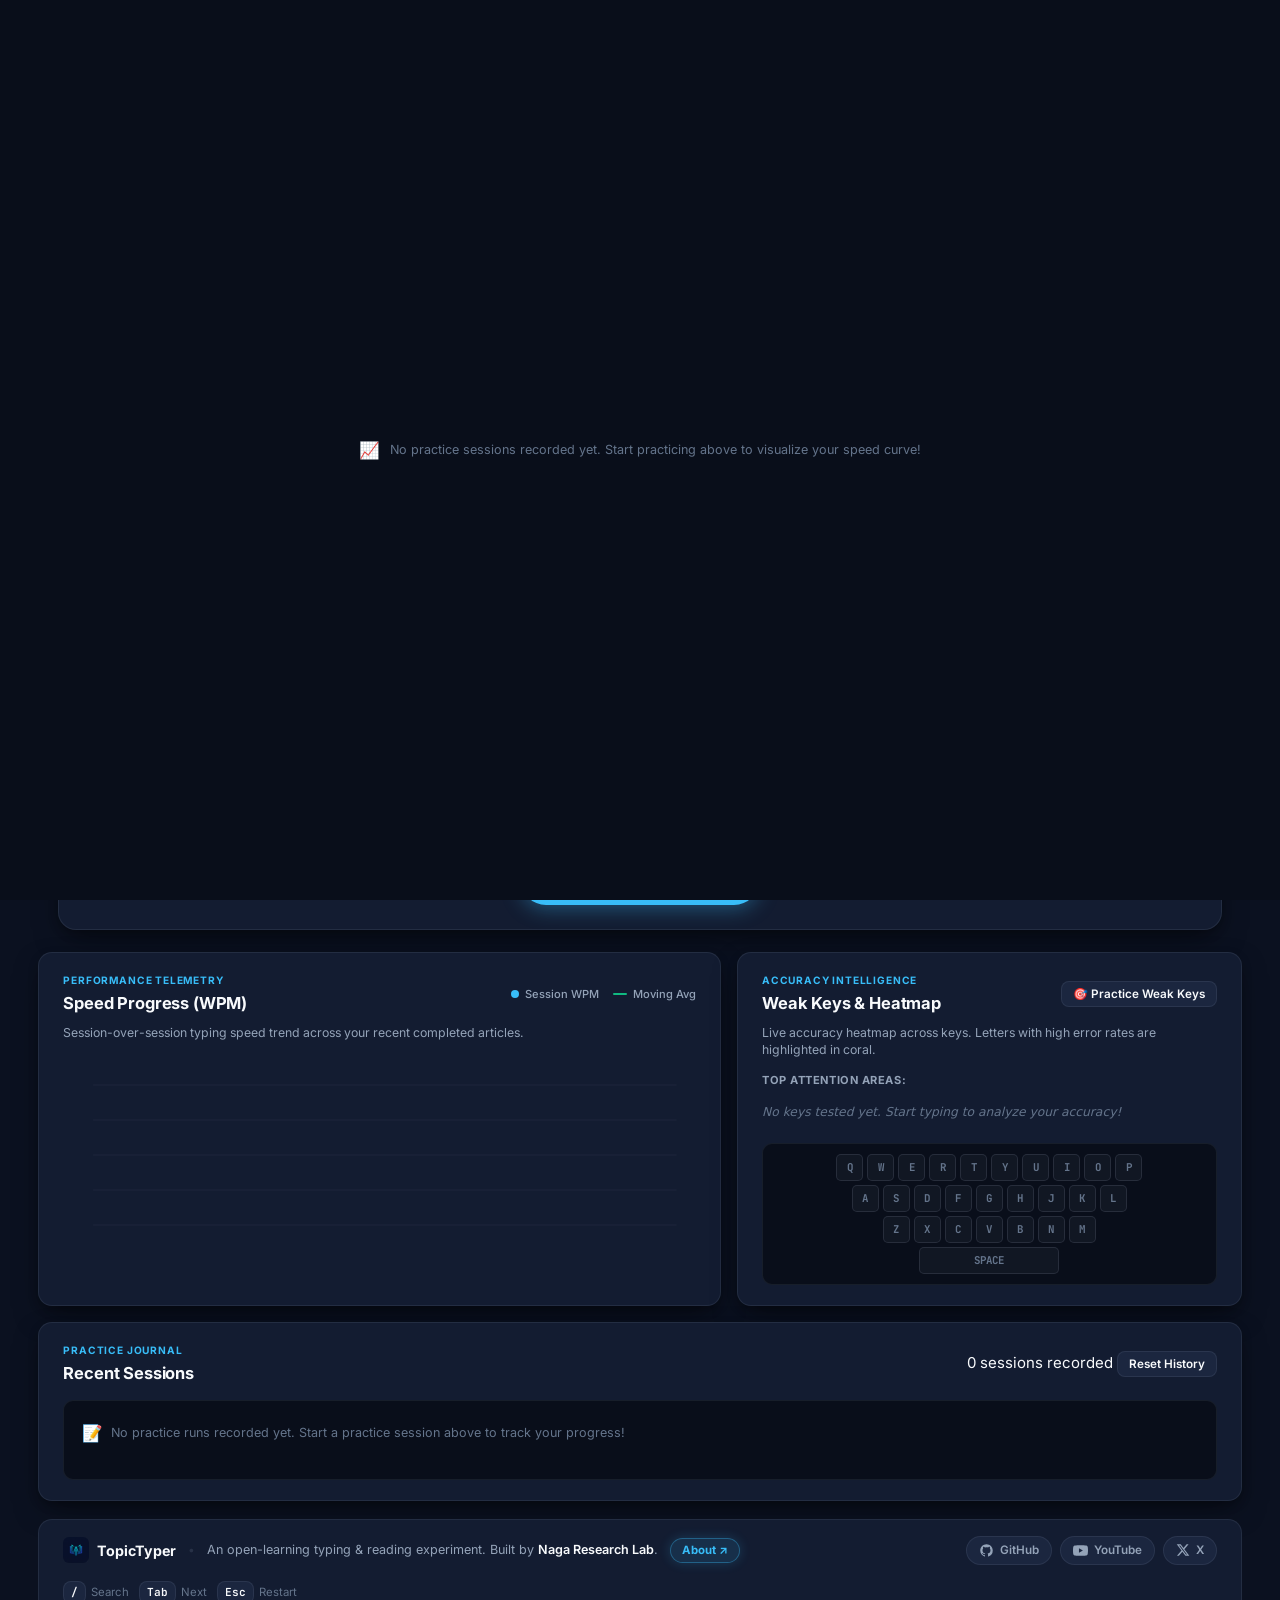
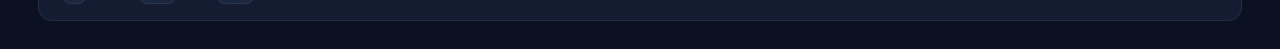
==== commit ee2bb3f5: "Change tha Environment with 3.4" ====
--- a/index.html
+++ b/index.html
@@ -13,393 +13,296 @@
 <body>
   <!-- Full-Screen App Shell -->
   <div class="app-container">
-    <!-- Top Header -->
+    <!-- Top Header with Merged Search -->
     <header class="app-header">
-      <div class="header-brand">
-        <img src="logo.png" alt="TopicTyper Logo" class="brand-logo" />
-        <div class="brand-text">
-          <h1 class="brand-title">TopicTyper</h1>
-          <span class="brand-subtitle">Learn While You Type</span>
-        </div>
-      </div>
+      <div class="header-brand-group">
+        <a href="index.html" class="header-brand" title="TopicTyper Home">
+          <img src="logo.png" alt="TopicTyper Logo" class="brand-logo" />
+          <div class="brand-text">
+            <h1 class="brand-title">TopicTyper</h1>
+            <span class="brand-subtitle">Learn While You Type</span>
+          </div>
+        </a>
+      </div>
+
+      <!-- Unified Header Search Bar (Clutter-free, no suggestion chips row) -->
+      <form id="header-search-form" class="header-search-bar" role="search" autocomplete="off">
+        <span class="search-icon" aria-hidden="true">🔍</span>
+        <input 
+          type="text" 
+          id="header-search-input" 
+          class="header-search-input" 
+          placeholder="Search any topic (e.g., Quantum Computing, Astrophysics, History)..." 
+          autocomplete="off"
+          spellcheck="false"
+        />
+        <button type="submit" id="header-search-btn" class="header-search-btn" title="Search topic">
+          Search
+        </button>
+        <button type="button" id="header-random-btn" class="header-random-btn" title="Surprise Me with a random topic">
+          🎲 Random
+        </button>
+      </form>
 
       <div class="header-actions">
         <button type="button" id="sound-toggle-btn" class="header-btn" title="Toggle Typing Sounds" aria-label="Toggle typing sound">
           <span class="btn-icon">🔊</span>
           <span class="btn-label">Sound: On</span>
         </button>
-        <button type="button" id="history-toggle-btn" class="header-btn" title="View Practice History">
-          <span class="btn-icon">📊</span>
-          <span class="btn-label">History</span>
-        </button>
-        <div class="header-clock" title="Session Timer">
+        <a href="about.html" class="header-btn nav-btn-about" title="About TopicTyper & Naga Research Lab">
+          <span>About</span>
+        </a>
+        <div class="header-clock" title="Session Clock">
           <span class="clock-icon">⏱</span>
           <span id="hud-clock">00:00:00</span>
         </div>
       </div>
     </header>
 
-    <!-- Sleek Compact Search & Topic Discovery Bar -->
-    <section class="topic-discovery-section" aria-label="Search and choose topics">
-      <div class="search-compact-card">
-        <form id="topic-form" class="search-form" autocomplete="off">
-          <div class="search-input-group">
-            <span class="search-icon" aria-hidden="true">🔍</span>
+    <!-- Home Page Hero & Setup Dashboard -->
+    <main id="home-setup-dashboard" class="setup-hero">
+      <div class="hero-badge">Curated Interactive Practice</div>
+      <h2 class="hero-title">Master Typing. Learn the Universe.</h2>
+      <p class="hero-subtitle">
+        Pick an encyclopedic topic, select your challenge mode, and absorb real knowledge while sharpening speed and muscle memory.
+      </p>
+
+      <div class="setup-card">
+        <!-- Step 1: Select Mode -->
+        <div class="setup-step">
+          <div class="step-header">
+            <span class="step-number">1</span>
+            <h3 class="step-title">Choose Your Practice Mode</h3>
+            <span class="step-desc">Pick how you want to challenge yourself</span>
+          </div>
+
+          <div class="mode-selector-grid">
+            <div class="mode-card selected" data-mode="paragraph" id="mode-card-paragraph">
+              <div class="mode-card-top">
+                <span class="mode-icon">📖</span>
+                <span class="mode-radio"></span>
+              </div>
+              <div class="mode-title">Complete Paragraph Mode</div>
+              <div class="mode-desc">Read and type full curated article chunks at your own pace without a ticking timer. Perfect for deep focus and reading comprehension.</div>
+            </div>
+
+            <div class="mode-card" data-mode="timed" id="mode-card-timed">
+              <div class="mode-card-top">
+                <span class="mode-icon">⏱️</span>
+                <span class="mode-radio"></span>
+              </div>
+              <div class="mode-title">Timed Speed Sprint</div>
+              <div class="mode-desc">Sprint against the clock in 15s, 30s, 60s, or 120s bursts. Smart idle detection pauses timer if you stop typing.</div>
+            </div>
+          </div>
+
+          <!-- Timed Mode Duration Selector (revealed when timed mode is selected) -->
+          <div id="timed-duration-selector" class="timed-duration-selector hidden">
+            <span class="duration-label">Sprint Duration:</span>
+            <div class="duration-pills">
+              <button type="button" class="duration-pill" data-duration="15">15s</button>
+              <button type="button" class="duration-pill" data-duration="30">30s</button>
+              <button type="button" class="duration-pill selected" data-duration="60">60s</button>
+              <button type="button" class="duration-pill" data-duration="120">120s</button>
+            </div>
+          </div>
+        </div>
+
+        <!-- Step 2: Choose Topic -->
+        <div class="setup-step">
+          <div class="step-header">
+            <span class="step-number">2</span>
+            <h3 class="step-title">Select a Curated Topic or Enter Custom</h3>
+            <span class="step-desc">Or search anything above to explore Wikipedia directly</span>
+          </div>
+
+          <div class="topic-cards-grid" id="curated-topic-grid">
+            <div class="topic-card" data-topic="James Webb Space Telescope">
+              <span class="topic-card-icon">🌌</span>
+              <span class="topic-card-title">James Webb Telescope</span>
+              <span class="topic-card-desc">Deep space astronomy &amp; early galaxies</span>
+            </div>
+
+            <div class="topic-card selected" data-topic="Quantum Mechanics">
+              <span class="topic-card-icon">⚛️</span>
+              <span class="topic-card-title">Quantum Mechanics</span>
+              <span class="topic-card-desc">Subatomic particles, wave-particle duality</span>
+            </div>
+
+            <div class="topic-card" data-topic="Artificial Intelligence">
+              <span class="topic-card-icon">🤖</span>
+              <span class="topic-card-title">Artificial Intelligence</span>
+              <span class="topic-card-desc">Machine learning, neural networks &amp; computation</span>
+            </div>
+
+            <div class="topic-card" data-topic="Ancient Rome">
+              <span class="topic-card-icon">🏛️</span>
+              <span class="topic-card-title">Ancient Rome</span>
+              <span class="topic-card-desc">Republic, empire, architecture &amp; classical law</span>
+            </div>
+
+            <div class="topic-card" data-topic="Biodiversity">
+              <span class="topic-card-icon">🌿</span>
+              <span class="topic-card-title">Biodiversity</span>
+              <span class="topic-card-desc">Ecosystem dynamics, evolutionary biology &amp; earth</span>
+            </div>
+
+            <div class="topic-card" data-topic="Cognitive Science">
+              <span class="topic-card-icon">🧠</span>
+              <span class="topic-card-title">Cognitive Science</span>
+              <span class="topic-card-desc">Mind, memory, psychology &amp; human perception</span>
+            </div>
+
+            <div class="topic-card" data-topic="Renaissance">
+              <span class="topic-card-icon">🎨</span>
+              <span class="topic-card-title">Renaissance Art</span>
+              <span class="topic-card-desc">European cultural rebirth, polymaths &amp; optics</span>
+            </div>
+
+            <div class="topic-card" data-topic="random">
+              <span class="topic-card-icon">🎲</span>
+              <span class="topic-card-title">Surprise Me (Random)</span>
+              <span class="topic-card-desc">Discover unexpected encyclopedic knowledge</span>
+            </div>
+          </div>
+
+          <div class="custom-topic-box">
+            <span class="search-icon" aria-hidden="true">✏️</span>
             <input 
               type="text" 
-              id="topic-input" 
-              class="search-input" 
-              placeholder="Search any topic (e.g., Quantum Computing, Astrophysics, History)..." 
+              id="custom-topic-input" 
+              class="custom-topic-input" 
+              placeholder="Or type a specific topic name (e.g., Black Holes, Solar System, Neuroscience)..." 
               autocomplete="off"
               spellcheck="false"
-              value=""
             />
-            <div class="search-actions">
-              <button type="submit" id="search-submit-btn" class="btn btn-primary" title="Search topic">
-                <span>Search</span>
-              </button>
-              <button type="button" id="random-topic-btn" class="btn btn-secondary" title="Pick a random topic">
-                <span>🎲 Surprise Me (Random)</span>
-              </button>
-            </div>
-          </div>
-        </form>
-
-        <!-- Sleek Horizontal Topic Chips -->
-        <div class="topic-chips-bar">
-          <span class="chips-label">Popular topics:</span>
-          <div class="quick-tags" id="quick-tags-container">
-            <!-- Dynamically populated via app.js -->
-            <button type="button" class="quick-tag-btn" data-topic="Astrophysics">🔭 Astrophysics</button>
-            <button type="button" class="quick-tag-btn" data-topic="Quantum Computing">⚡ Quantum Computing</button>
-            <button type="button" class="quick-tag-btn" data-topic="Artificial Intelligence">🤖 Artificial Intelligence</button>
-            <button type="button" class="quick-tag-btn" data-topic="History">📜 History</button>
-            <button type="button" class="quick-tag-btn" data-topic="Neuroscience">🧠 Neuroscience</button>
-            <button type="button" class="quick-tag-btn" data-topic="Ancient Rome">🏛️ Ancient Rome</button>
-            <button type="button" class="quick-tag-btn" data-topic="Dinosaurs">🦖 Dinosaurs</button>
-          </div>
-          <button type="button" id="shuffle-preset-link" class="chip-shuffle-btn" title="More Topics">
-            🔀 More Topics
-          </button>
-        </div>
-
-        <!-- Notification / Status Banner -->
-        <div id="status-banner" class="status-banner hidden" role="status" aria-live="polite">
-          <span class="banner-spinner hidden" id="banner-spinner"></span>
-          <span id="banner-message" class="banner-message"></span>
-        </div>
-      </div>
-    </section>
-
-    <!-- Balanced 2-Column Responsive Workspace Grid -->
-    <div class="workspace-grid">
-      <!-- LEFT COLUMN: Topic Info + Live Telemetry Stats -->
-      <aside class="workspace-sidebar">
-        <!-- Topic Overview Card -->
-        <div class="sidebar-card article-info-card">
-          <div class="card-top-row">
-            <span class="section-tag">Current Topic</span>
-            <a id="wiki-external-link" href="#" target="_blank" rel="noopener noreferrer" class="wiki-link" title="Read full article on Wikipedia">
-              <span>Read on Wikipedia</span> ↗
-            </a>
-          </div>
-
-          <h2 id="article-title" class="article-title">Loading topic...</h2>
-          <p id="article-description" class="article-description">Summary excerpt from Wikipedia</p>
-
-          <div class="chunk-nav-bar">
-            <div class="chunk-pills">
-              <span class="pill pill-primary" id="chunk-counter">Paragraph 1 of 1</span>
-              <span class="pill pill-muted" id="chunk-word-count">0 words</span>
-            </div>
-            <div class="chunk-buttons">
-              <button type="button" id="prev-chunk-btn" class="btn-sm btn-outline" title="Previous Paragraph (Left Arrow)">◀ Prev</button>
-              <button type="button" id="next-chunk-btn" class="btn-sm btn-outline" title="Next Paragraph (Right Arrow)">Next ▶</button>
-            </div>
-          </div>
-        </div>
-
-        <!-- Live Stats Card -->
-        <div class="sidebar-card live-stats-card" aria-label="Live Typing Stats">
-          <div class="card-top-row">
-            <span class="section-tag">Live Telemetry</span>
-            <span class="live-indicator"><span class="pulse-dot"></span> Active</span>
-          </div>
-
-          <div class="stats-grid">
-            <div class="stat-box stat-speed">
-              <span class="stat-label">Speed</span>
-              <div class="stat-value-wrap">
-                <span class="stat-number" id="stat-wpm">0</span>
-                <span class="stat-unit">WPM</span>
-              </div>
-            </div>
-
-            <div class="stat-box stat-accuracy">
-              <span class="stat-label">Accuracy</span>
-              <div class="stat-value-wrap">
-                <span class="stat-number" id="stat-accuracy">100%</span>
-              </div>
-            </div>
-
-            <div class="stat-box stat-time">
-              <span class="stat-label">Time</span>
-              <div class="stat-value-wrap">
-                <span class="stat-number" id="stat-time">00:00</span>
-              </div>
-            </div>
-
-            <div class="stat-box stat-progress">
-              <div class="stat-label-row">
-                <span class="stat-label">Progress</span>
-                <span class="stat-sublabel" id="progress-percent">0%</span>
-              </div>
-              <div class="stat-value-wrap">
-                <span class="stat-number-sm" id="stat-progress-text">0 / 0</span>
-              </div>
-            </div>
-          </div>
-
-          <!-- Progress Bar Track -->
-          <div class="progress-bar-wrap">
-            <div class="progress-bar-track">
-              <div id="progress-bar-fill" class="progress-bar-fill"></div>
-            </div>
-            <div class="progress-status-row">
-              <span class="progress-status-badge" id="stream-status-badge">Ready to type</span>
-            </div>
-          </div>
-        </div>
-      </aside>
-
-      <!-- RIGHT COLUMN: Spacious Typing Arena -->
-      <main class="workspace-main" aria-label="Typing Arena">
-        <div class="typing-card">
-          <!-- Main typing section without nested borders -->
-          <div class="typing-section" id="typing-section">
-            <!-- Hidden input to capture keystrokes on desktop & mobile keyboards -->
-            <input 
-              type="text" 
-              id="hidden-input" 
-              class="hidden-input" 
-              autocomplete="off" 
-              autocorrect="off" 
-              autocapitalize="off" 
-              spellcheck="false" 
-              tabindex="0"
-              aria-label="Typing input field"
-            />
-
-            <!-- Words container with smooth cursor -->
-            <div id="words-container" class="words-container">
-              <div id="caret" class="caret"></div>
-              <!-- Target words and characters populated via app.js -->
-            </div>
-
-            <!-- Focus Reminder Banner (unblurred text underneath) -->
-            <div id="focus-overlay" class="focus-overlay">
-              <div class="focus-prompt">
-                <span class="focus-icon">⌨️</span> Click here or start typing to begin
-              </div>
-            </div>
-          </div>
-
-          <!-- Typing Card Bottom Action Bar -->
-          <div class="typing-card-footer">
-            <div class="action-buttons">
-              <button type="button" id="restart-chunk-btn" class="btn btn-outline" title="Restart current paragraph [Esc]">
-                <span>↺ Restart [Esc]</span>
-              </button>
-              <button type="button" id="skip-chunk-btn" class="btn btn-primary" title="Advance to next paragraph [Tab]">
-                <span>Next Paragraph [Tab] ➔</span>
-              </button>
-            </div>
-
-            <div class="keyboard-hints">
-              <span class="hint-pill"><kbd class="kbd">/</kbd> Search</span>
-              <span class="hint-pill"><kbd class="kbd">Tab</kbd> Next</span>
-              <span class="hint-pill"><kbd class="kbd">Esc</kbd> Restart</span>
-            </div>
-          </div>
-        </div>
-      </main>
-    </div>
-
-    <!-- Practice History & Performance Analytics Section -->
-    <section class="analytics-section" id="card-session-logs" aria-label="Practice history and typing analytics">
+          </div>
+        </div>
+
+        <!-- Step 3: Start Practice CTA -->
+        <div class="start-cta-row">
+          <a href="practice.html" id="start-practice-btn" class="btn btn-primary btn-hero">
+            <span>Start Practice Arena ➔</span>
+          </a>
+        </div>
+      </div>
+    </main>
+
+    <!-- Performance Analytics & Practice History -->
+    <section class="analytics-section" aria-label="Typing Performance Analytics">
       <div class="analytics-grid">
-        <!-- Card 1: WPM Progression Trend Chart -->
+        <!-- Chart Card -->
         <div class="analytics-card chart-card">
           <div class="card-header-row">
             <div class="card-title-group">
-              <span class="card-category-tag">Performance Analytics</span>
-              <h3 class="analytics-card-title">Speed Progression Trend</h3>
+              <span class="card-category-tag">Performance Telemetry</span>
+              <h3 class="analytics-card-title">Speed Progress (WPM)</h3>
             </div>
             <div class="chart-legend">
               <span class="legend-item"><span class="legend-dot color-sky"></span> Session WPM</span>
-              <span class="legend-item"><span class="legend-line color-emerald"></span> Moving Avg (3)</span>
-            </div>
-          </div>
-          <p class="analytics-card-desc">Session-over-session speed trend across your last 15 completed paragraphs.</p>
-          <div class="chart-canvas-container" id="wpm-trend-container">
-            <canvas id="wpm-trend-canvas" width="600" height="200"></canvas>
+              <span class="legend-item"><span class="legend-line color-emerald"></span> Moving Avg</span>
+            </div>
+          </div>
+          <p class="analytics-card-desc">Session-over-session typing speed trend across your recent completed articles.</p>
+          <div class="chart-container" id="wpm-chart-container">
+            <canvas id="wpm-trend-canvas" width="680" height="220"></canvas>
             <div id="chart-tooltip" class="chart-tooltip hidden"></div>
-            <div id="chart-empty-state" class="chart-empty-state">
+            <div id="chart-empty-state" class="chart-empty-state hidden">
               <span class="empty-icon">📈</span>
-              <span>Complete a paragraph above to start charting your speed progression!</span>
-            </div>
-          </div>
-        </div>
-
-        <!-- Card 2: Weak Keys & Focus Areas -->
+              <p>No practice sessions recorded yet. Start practicing above to visualize your speed curve!</p>
+            </div>
+          </div>
+        </div>
+
+        <!-- Weak Keys & Heatmap Card -->
         <div class="analytics-card weak-keys-card">
           <div class="card-header-row">
             <div class="card-title-group">
-              <span class="card-category-tag">Finger Ergonomics</span>
-              <h3 class="analytics-card-title">Weak Keys &amp; Focus Areas</h3>
-            </div>
-            <button type="button" id="practice-weak-keys-btn" class="btn btn-primary btn-sm-action" title="Generate a 40-word drill targeting your weak keys">
+              <span class="card-category-tag">Accuracy Intelligence</span>
+              <h3 class="analytics-card-title">Weak Keys &amp; Heatmap</h3>
+            </div>
+            <button type="button" id="practice-weak-keys-btn" class="btn btn-secondary btn-sm" title="Generate custom drill targeting missed letters">
               <span>🎯 Practice Weak Keys</span>
             </button>
           </div>
-          
+          <p class="analytics-card-desc">Live accuracy heatmap across keys. Letters with high error rates are highlighted in coral.</p>
+
           <div class="weak-keys-content">
             <div class="weak-keys-summary">
-              <span class="summary-label">Top Attention Keys:</span>
+              <span class="summary-label">Top Attention Areas:</span>
               <div id="top-weak-keys-list" class="top-weak-keys-list">
-                <!-- Dynamically populated: ranked keys with error rate % -->
+                <!-- Dynamically populated -->
               </div>
             </div>
 
-            <!-- QWERTY Heatmap -->
-            <div class="heatmap-section">
-              <div class="heatmap-header">
-                <span class="heatmap-title">Keyboard Accuracy Heatmap</span>
-                <div class="heatmap-legend">
-                  <span class="heat-legend-pill heat-good">&lt;5% err</span>
-                  <span class="heat-legend-pill heat-warn">5–15% err</span>
-                  <span class="heat-legend-pill heat-bad">&gt;15% err</span>
-                  <span class="heat-legend-pill heat-untested">Untested</span>
-                </div>
-              </div>
-              <div id="keyboard-heatmap" class="keyboard-heatmap" aria-label="QWERTY accuracy heatmap">
-                <!-- Dynamically generated rows of mini-keys -->
-              </div>
-            </div>
-          </div>
-        </div>
-
-        <!-- Card 3: Session Journal -->
-        <div class="analytics-card session-history-card">
+            <!-- Visual QWERTY Mini Heatmap -->
+            <div id="keyboard-heatmap" class="keyboard-heatmap" aria-label="Keyboard accuracy heatmap">
+              <!-- Dynamically populated -->
+            </div>
+          </div>
+        </div>
+
+        <!-- Session History Journal -->
+        <div class="analytics-card session-history-card" id="card-session-logs">
           <div class="card-header-row">
             <div class="card-title-group">
-              <span class="card-category-tag">Session Journal</span>
-              <h3 class="analytics-card-title">Practice Log</h3>
-            </div>
-            <div class="journal-header-actions">
-              <span class="history-badge" id="session-log-count">0 sessions recorded</span>
-              <button type="button" id="clear-logs-btn" class="clear-btn" title="Clear practice history and stats">Clear History</button>
-            </div>
-          </div>
-
+              <span class="card-category-tag">Practice Journal</span>
+              <h3 class="analytics-card-title">Recent Sessions</h3>
+            </div>
+            <div class="history-actions">
+              <span id="session-log-count" class="session-log-count">0 sessions recorded</span>
+              <button type="button" id="clear-logs-btn" class="btn btn-secondary btn-sm" title="Clear all local session records">
+                <span>Reset History</span>
+              </button>
+            </div>
+          </div>
           <div id="session-logs-list" class="session-logs-list">
-            <div class="empty-log-state">
-              <span class="empty-icon">📝</span> No practice runs recorded yet. Type a paragraph above to start tracking your progress!
-            </div>
+            <!-- Dynamically populated -->
           </div>
         </div>
       </div>
     </section>
-
-    <!-- Results Modal Overlay -->
-    <div id="results-modal" class="results-modal hidden" role="dialog" aria-modal="true" aria-labelledby="results-title">
-      <div class="modal-backdrop" id="modal-backdrop"></div>
-      <div class="modal-card" id="modal-card">
-        <div class="modal-header">
-          <span class="modal-celebration-badge">🎉 Great Job!</span>
-          <h2 id="results-title" class="modal-title">Paragraph Completed!</h2>
-        </div>
-
-        <div class="modal-stats-grid">
-          <div class="modal-stat-box highlight-emerald">
-            <span class="box-label">Speed</span>
-            <div class="box-val-row">
-              <span class="box-value" id="res-wpm">0</span>
-              <span class="box-unit">WPM</span>
-            </div>
-          </div>
-          <div class="modal-stat-box highlight-blue">
-            <span class="box-label">Accuracy</span>
-            <div class="box-val-row">
-              <span class="box-value" id="res-accuracy">100%</span>
-            </div>
-          </div>
-          <div class="modal-stat-box highlight-amber">
-            <span class="box-label">Time</span>
-            <div class="box-val-row">
-              <span class="box-value" id="res-time">00:00</span>
-            </div>
-          </div>
-          <div class="modal-stat-box">
-            <span class="box-label">Raw Speed</span>
-            <div class="box-val-row">
-              <span class="box-value" id="res-raw-wpm">0</span>
-              <span class="box-unit">WPM</span>
-            </div>
-          </div>
-          <div class="modal-stat-box highlight-coral">
-            <span class="box-label">Errors</span>
-            <div class="box-val-row">
-              <span class="box-value" id="res-errors">0</span>
-            </div>
-          </div>
-          <div class="modal-stat-box">
-            <span class="box-label">Characters</span>
-            <div class="box-val-row">
-              <span class="box-value" id="res-chars">0 / 0</span>
-            </div>
-          </div>
-        </div>
-
-        <!-- Mini Trend Chart on Completion Modal -->
-        <div class="modal-chart-section">
-          <div class="modal-chart-header">
-            <span class="modal-chart-title">WPM Progress Trend</span>
-            <div class="chart-legend-modal">
-              <span class="legend-item"><span class="legend-dot color-sky"></span> Session WPM</span>
-              <span class="legend-item"><span class="legend-line color-emerald"></span> Moving Avg</span>
-            </div>
-          </div>
-          <div class="modal-chart-container" id="modal-wpm-container">
-            <canvas id="modal-wpm-canvas" width="560" height="150"></canvas>
-            <div id="modal-chart-tooltip" class="chart-tooltip hidden"></div>
-          </div>
-        </div>
-
-        <div class="modal-actions">
-          <button type="button" id="modal-next-btn" class="btn btn-primary btn-lg" tabindex="0">
-            <span>Next Paragraph [Enter / Space] ↵</span>
-          </button>
-          <button type="button" id="modal-retry-btn" class="btn btn-secondary btn-lg" tabindex="0">
-            <span>Practice Again [Esc]</span>
-          </button>
-          <a id="modal-wiki-link" href="#" target="_blank" rel="noopener noreferrer" class="btn btn-outline btn-lg" tabindex="0">
-            <span>Read on Wikipedia ↗</span>
-          </a>
-        </div>
-      </div>
-    </div>
 
     <!-- Naga Research Lab Footer -->
     <footer class="app-footer">
-      <div class="footer-primary">
+      <div class="footer-brand-meta">
+        <a href="index.html" class="footer-logo-link" title="TopicTyper Home">
+          <img src="logo.png" alt="TopicTyper Logo" class="footer-logo" />
+          <span class="footer-brand-title">TopicTyper</span>
+        </a>
+        <span class="footer-divider">•</span>
         <p class="footer-attribution">
-          <strong>TopicTyper</strong> — An open-learning typing &amp; reading experiment. Built by <strong>Naga Research Lab</strong>.
+          An open-learning typing &amp; reading experiment. Built by <strong>Naga Research Lab</strong>.
         </p>
-      </div>
+        <a href="about.html" class="footer-about-pill" title="Read about TopicTyper and Naga Research Lab">About ↗</a>
+      </div>
+
+      <div class="footer-social-links">
+        <a href="https://github.com/NAGA-RESEARCH" target="_blank" rel="noopener noreferrer" class="social-icon-btn" title="Naga Research Lab on GitHub">
+          <svg width="15" height="15" viewBox="0 0 24 24" fill="currentColor" aria-hidden="true">
+            <path fill-rule="evenodd" clip-rule="evenodd" d="M12 2C6.477 2 2 6.484 2 12.017c0 4.425 2.865 8.18 6.839 9.504.5.092.682-.217.682-.483 0-.237-.008-.868-.013-1.703-2.782.605-3.369-1.343-3.369-1.343-.454-1.158-1.11-1.466-1.11-1.466-.908-.62.069-.608.069-.608 1.003.07 1.53 1.032 1.53 1.032.892 1.53 2.341 1.088 2.91.832.092-.647.35-1.088.636-1.338-2.22-.253-4.555-1.113-4.555-4.951 0-1.093.39-1.988 1.029-2.688-.103-.253-.446-1.272.098-2.65 0 0 .84-.27 2.75 1.026A9.564 9.564 0 0112 6.844c.85.004 1.705.115 2.504.337 1.909-1.296 2.747-1.027 2.747-1.027.546 1.379.202 2.398.1 2.651.64.7 1.028 1.595 1.028 2.688 0 3.848-2.339 4.695-4.566 4.943.359.309.678.92.678 1.855 0 1.338-.012 2.419-.012 2.747 0 .268.18.58.688.482A10.019 10.019 0 0022 12.017C22 6.484 17.522 2 12 2z"/>
+          </svg>
+          <span class="social-text">GitHub</span>
+        </a>
+
+        <a href="https://youtube.com/@AK_Bisariya" target="_blank" rel="noopener noreferrer" class="social-icon-btn" title="AK Bisariya on YouTube">
+          <svg width="15" height="15" viewBox="0 0 24 24" fill="currentColor" aria-hidden="true">
+            <path d="M23.498 6.186a3.016 3.016 0 0 0-2.122-2.136C19.505 3.545 12 3.545 12 3.545s-7.505 0-9.377.505A3.017 3.017 0 0 0 .502 6.186C0 8.07 0 12 0 12s0 3.93.502 5.814a3.016 3.016 0 0 0 2.122 2.136c1.871.505 9.376.505 9.376.505s7.505 0 9.377-.505a3.015 3.015 0 0 0 2.122-2.136C24 15.93 24 12 24 12s0-3.93-.502-5.814zM9.545 15.568V8.432L15.818 12l-6.273 3.568z"/>
+          </svg>
+          <span class="social-text">YouTube</span>
+        </a>
+
+        <a href="https://x.com/AK_Bisariya" target="_blank" rel="noopener noreferrer" class="social-icon-btn" title="AK Bisariya on X (Twitter)">
+          <svg width="14" height="14" viewBox="0 0 24 24" fill="currentColor" aria-hidden="true">
+            <path d="M18.244 2.25h3.308l-7.227 8.26 8.502 11.24H16.17l-5.214-6.817L4.99 21.75H1.68l7.73-8.835L1.254 2.25H8.08l4.713 6.231zm-1.161 17.52h1.833L7.084 4.126H5.117z"/>
+          </svg>
+          <span class="social-text">X</span>
+        </a>
+      </div>
+
       <div class="footer-shortcuts">
         <span class="shortcut-badge"><kbd class="kbd">/</kbd> Search</span>
-        <span class="shortcut-badge"><kbd class="kbd">Tab</kbd> Next Paragraph</span>
+        <span class="shortcut-badge"><kbd class="kbd">Tab</kbd> Next</span>
         <span class="shortcut-badge"><kbd class="kbd">Esc</kbd> Restart</span>
       </div>
     </footer>
--- a/style.css
+++ b/style.css
@@ -82,17 +82,24 @@
   overflow-x: hidden;
 }
 
-/* Subtle focus-driven midnight gradient */
+/* Ambient Aesthetic Background Graphics (Dot-Matrix + Soft Radial Glows) */
 body {
-  background: radial-gradient(circle at 50% 0%, #152238 0%, #0B1120 70%);
+  background-color: #0B1120;
+  background-image: 
+    radial-gradient(circle at 18% 12%, rgba(56, 189, 248, 0.07) 0%, transparent 45%),
+    radial-gradient(circle at 82% 28%, rgba(99, 102, 241, 0.05) 0%, transparent 50%),
+    radial-gradient(circle at 50% 88%, rgba(16, 185, 129, 0.04) 0%, transparent 55%),
+    radial-gradient(rgba(148, 163, 184, 0.08) 1px, transparent 1px);
+  background-size: 100% 100%, 100% 100%, 100% 100%, 28px 28px;
+  background-attachment: fixed;
 }
 
 /* Full-Screen Workspace Wrapper (94vw up to 1600px) */
 .app-container {
   width: 94vw;
-  max-width: 1600px;
+  max-width: 1550px;
   margin: 0 auto;
-  padding: 20px 0 32px;
+  padding: 18px 0 28px;
   display: flex;
   flex-direction: column;
   gap: 18px;
@@ -100,24 +107,33 @@
 }
 
 /* ==========================================================================
-   1. Custom Logo & Header
+   1. Unified Custom Logo & Header with Merged Search
    ========================================================================== */
 
 .app-header {
   display: flex;
   align-items: center;
   justify-content: space-between;
-  padding: 14px 24px;
+  padding: 12px 22px;
   background-color: var(--bg-card);
   border: 1px solid var(--border-card);
   border-radius: var(--radius-lg);
   box-shadow: var(--shadow-sm);
+  gap: 16px;
+}
+
+.header-brand-group {
+  display: flex;
+  align-items: center;
+  gap: 14px;
+  flex-shrink: 0;
 }
 
 .header-brand {
   display: flex;
   align-items: center;
-  gap: 14px;
+  gap: 12px;
+  text-decoration: none;
 }
 
 /* Custom 38px x 38px rounded 10px Brand Logo */
@@ -144,15 +160,97 @@
 }
 
 .brand-subtitle {
-  font-size: 0.8rem;
+  font-size: 0.78rem;
   font-weight: 500;
   color: var(--text-muted);
 }
 
+/* Merged Header Search Bar (No Suggestion Chips Row) */
+.header-search-bar {
+  flex: 1;
+  max-width: 580px;
+  display: flex;
+  align-items: center;
+  background-color: var(--bg-input);
+  border: 1.5px solid var(--border-input);
+  border-radius: var(--radius-full);
+  padding: 3px 6px 3px 14px;
+  gap: 8px;
+  transition: all 0.2s ease;
+}
+
+.header-search-bar:focus-within {
+  border-color: var(--accent-primary);
+  box-shadow: 0 0 0 3px rgba(56, 189, 248, 0.16);
+}
+
+.search-icon {
+  font-size: 0.95rem;
+  color: var(--text-dim);
+  line-height: 1;
+}
+
+.header-search-input {
+  flex: 1;
+  background: transparent;
+  border: none;
+  outline: none;
+  color: var(--text-main);
+  font-family: var(--font-sans);
+  font-size: 0.88rem;
+  padding: 6px 0;
+  min-width: 80px;
+}
+
+.header-search-input::placeholder {
+  color: var(--text-dim);
+  font-size: 0.84rem;
+}
+
+.header-search-btn {
+  background-color: var(--accent-primary);
+  color: #0B1120;
+  border: none;
+  border-radius: var(--radius-full);
+  font-family: var(--font-sans);
+  font-size: 0.78rem;
+  font-weight: 700;
+  padding: 6px 14px;
+  cursor: pointer;
+  transition: all 0.15s ease;
+  white-space: nowrap;
+}
+
+.header-search-btn:hover {
+  background-color: var(--accent-primary-hover);
+  transform: translateY(-1px);
+}
+
+.header-random-btn {
+  background-color: var(--bg-tag);
+  color: var(--text-muted);
+  border: 1px solid var(--border-card);
+  border-radius: var(--radius-full);
+  font-family: var(--font-sans);
+  font-size: 0.78rem;
+  font-weight: 600;
+  padding: 6px 12px;
+  cursor: pointer;
+  transition: all 0.15s ease;
+  white-space: nowrap;
+}
+
+.header-random-btn:hover {
+  background-color: var(--bg-tag-hover);
+  color: var(--text-main);
+  border-color: var(--border-card-hover);
+}
+
 .header-actions {
   display: flex;
   align-items: center;
   gap: 10px;
+  flex-shrink: 0;
 }
 
 .header-btn {
@@ -160,8 +258,8 @@
   border: 1px solid var(--border-card);
   color: var(--text-main);
   font-family: var(--font-sans);
-  font-size: 0.84rem;
-  font-weight: 500;
+  font-size: 0.82rem;
+  font-weight: 600;
   padding: 7px 14px;
   border-radius: var(--radius-full);
   cursor: pointer;
@@ -170,6 +268,7 @@
   gap: 6px;
   transition: all 0.15s ease;
   user-select: none;
+  text-decoration: none;
 }
 
 .header-btn:hover {
@@ -183,6 +282,16 @@
   opacity: 0.65;
 }
 
+.nav-btn-about {
+  color: var(--text-main);
+}
+
+.nav-btn-about.active {
+  background-color: rgba(56, 189, 248, 0.12);
+  border-color: var(--accent-primary);
+  color: var(--accent-primary);
+}
+
 .header-clock {
   background-color: rgba(9, 14, 26, 0.75);
   border: 1px solid var(--border-card);
@@ -197,73 +306,6 @@
   font-feature-settings: "tnum";
 }
 
-/* ==========================================================================
-   2. Sleek Compact Search & Topic Discovery
-   ========================================================================== */
-
-.topic-discovery-section {
-  width: 100%;
-}
-
-.search-compact-card {
-  background-color: var(--bg-card);
-  border: 1px solid var(--border-card);
-  border-radius: var(--radius-lg);
-  padding: 16px 20px;
-  display: flex;
-  flex-direction: column;
-  gap: 12px;
-  box-shadow: var(--shadow-sm);
-}
-
-.search-form {
-  width: 100%;
-}
-
-.search-input-group {
-  display: flex;
-  align-items: center;
-  background-color: var(--bg-input);
-  border: 1.5px solid var(--border-input);
-  border-radius: var(--radius-md);
-  padding: 5px 8px 5px 14px;
-  gap: 10px;
-  transition: border-color 0.2s ease, box-shadow 0.2s ease;
-}
-
-.search-input-group:focus-within {
-  border-color: var(--accent-primary);
-  box-shadow: 0 0 0 3px rgba(56, 189, 248, 0.15);
-}
-
-.search-icon {
-  font-size: 1.05rem;
-  color: var(--text-dim);
-  line-height: 1;
-}
-
-.search-input {
-  flex: 1;
-  background: transparent;
-  border: none;
-  outline: none;
-  color: var(--text-main);
-  font-family: var(--font-sans);
-  font-size: 0.94rem;
-  padding: 7px 0;
-}
-
-.search-input::placeholder {
-  color: var(--text-dim);
-  font-size: 0.9rem;
-}
-
-.search-actions {
-  display: flex;
-  align-items: center;
-  gap: 8px;
-}
-
 /* Common Buttons */
 .btn {
   font-family: var(--font-sans);
@@ -280,6 +322,7 @@
   transition: all 0.15s ease;
   user-select: none;
   white-space: nowrap;
+  text-decoration: none;
 }
 
 .btn:disabled {
@@ -336,71 +379,12 @@
   align-items: center;
   gap: 5px;
   transition: all 0.15s ease;
+  text-decoration: none;
 }
 
 .btn-lg {
   padding: 11px 22px;
   font-size: 0.95rem;
-}
-
-/* Topic Chips Bar */
-.topic-chips-bar {
-  display: flex;
-  align-items: center;
-  flex-wrap: wrap;
-  gap: 8px;
-}
-
-.chips-label {
-  font-size: 0.8rem;
-  font-weight: 600;
-  color: var(--text-dim);
-  margin-right: 4px;
-}
-
-.quick-tags {
-  display: flex;
-  align-items: center;
-  flex-wrap: wrap;
-  gap: 7px;
-}
-
-.quick-tag-btn {
-  background-color: var(--bg-tag);
-  border: 1px solid var(--border-card);
-  color: var(--text-muted);
-  font-family: var(--font-sans);
-  font-size: 0.8rem;
-  font-weight: 500;
-  padding: 5px 12px;
-  border-radius: var(--radius-full);
-  cursor: pointer;
-  transition: all 0.15s ease;
-  user-select: none;
-}
-
-.quick-tag-btn:hover {
-  background-color: var(--bg-tag-hover);
-  border-color: var(--border-card-hover);
-  color: var(--text-main);
-  transform: translateY(-1px);
-}
-
-.chip-shuffle-btn {
-  background: none;
-  border: none;
-  color: var(--accent-primary);
-  font-family: var(--font-sans);
-  font-size: 0.8rem;
-  font-weight: 600;
-  cursor: pointer;
-  padding: 4px 8px;
-  transition: color 0.15s ease;
-}
-
-.chip-shuffle-btn:hover {
-  color: #fff;
-  text-decoration: underline;
 }
 
 /* Status Banner */
@@ -446,6 +430,324 @@
 
 @keyframes spin {
   to { transform: rotate(360deg); }
+}
+
+/* ==========================================================================
+   2. Home Page Hero & Setup Dashboard (Mode & Topic Selector)
+   ========================================================================== */
+
+.setup-hero {
+  text-align: center;
+  padding: 14px 20px 4px;
+  display: flex;
+  flex-direction: column;
+  align-items: center;
+  gap: 10px;
+}
+
+.hero-badge {
+  font-size: 0.75rem;
+  font-weight: 700;
+  text-transform: uppercase;
+  letter-spacing: 0.08em;
+  color: var(--accent-primary);
+  background-color: rgba(56, 189, 248, 0.12);
+  border: 1px solid rgba(56, 189, 248, 0.3);
+  padding: 4px 14px;
+  border-radius: var(--radius-full);
+}
+
+.hero-title {
+  font-size: 2.25rem;
+  font-weight: 800;
+  letter-spacing: -0.025em;
+  background: linear-gradient(135deg, #FFFFFF 40%, #38BDF8 100%);
+  -webkit-background-clip: text;
+  -webkit-text-fill-color: transparent;
+  line-height: 1.15;
+}
+
+.hero-subtitle {
+  font-size: 0.96rem;
+  color: var(--text-muted);
+  max-width: 660px;
+  line-height: 1.5;
+}
+
+.setup-card {
+  background-color: var(--bg-card);
+  border: 1px solid var(--border-card);
+  border-radius: var(--radius-xl);
+  box-shadow: var(--shadow-card);
+  padding: 24px 28px;
+  display: flex;
+  flex-direction: column;
+  gap: 22px;
+}
+
+.setup-step {
+  display: flex;
+  flex-direction: column;
+  gap: 12px;
+}
+
+.step-header {
+  display: flex;
+  align-items: baseline;
+  gap: 10px;
+}
+
+.step-number {
+  font-size: 0.72rem;
+  font-weight: 800;
+  background-color: var(--accent-primary);
+  color: #0B1120;
+  width: 22px;
+  height: 22px;
+  border-radius: 50%;
+  display: inline-flex;
+  align-items: center;
+  justify-content: center;
+}
+
+.step-title {
+  font-size: 1.05rem;
+  font-weight: 700;
+  color: var(--text-main);
+}
+
+.step-desc {
+  font-size: 0.8rem;
+  color: var(--text-muted);
+}
+
+/* Mode Selector Grid */
+.mode-selector-grid {
+  display: grid;
+  grid-template-columns: repeat(2, 1fr);
+  gap: 14px;
+}
+
+.mode-card {
+  background-color: var(--bg-input);
+  border: 1.5px solid var(--border-subtle);
+  border-radius: var(--radius-lg);
+  padding: 16px 18px;
+  cursor: pointer;
+  transition: all 0.2s ease;
+  display: flex;
+  flex-direction: column;
+  gap: 8px;
+  position: relative;
+  text-align: left;
+}
+
+.mode-card:hover {
+  border-color: rgba(56, 189, 248, 0.4);
+  background-color: rgba(19, 28, 49, 0.9);
+  transform: translateY(-2px);
+}
+
+.mode-card.selected {
+  border-color: var(--accent-primary);
+  background-color: rgba(56, 189, 248, 0.08);
+  box-shadow: 0 0 16px rgba(56, 189, 248, 0.16);
+}
+
+.mode-card-top {
+  display: flex;
+  align-items: center;
+  justify-content: space-between;
+}
+
+.mode-icon {
+  font-size: 1.4rem;
+}
+
+.mode-radio {
+  width: 16px;
+  height: 16px;
+  border-radius: 50%;
+  border: 2px solid var(--border-input);
+  display: flex;
+  align-items: center;
+  justify-content: center;
+  transition: all 0.2s ease;
+}
+
+.mode-card.selected .mode-radio {
+  border-color: var(--accent-primary);
+}
+
+.mode-card.selected .mode-radio::after {
+  content: '';
+  width: 8px;
+  height: 8px;
+  border-radius: 50%;
+  background-color: var(--accent-primary);
+}
+
+.mode-title {
+  font-size: 1rem;
+  font-weight: 700;
+  color: var(--text-main);
+}
+
+.mode-desc {
+  font-size: 0.8rem;
+  color: var(--text-muted);
+  line-height: 1.4;
+}
+
+/* Timed Duration Selector Row */
+.timed-duration-selector {
+  display: flex;
+  align-items: center;
+  gap: 12px;
+  padding: 12px 16px;
+  background-color: var(--bg-input);
+  border: 1px solid var(--border-subtle);
+  border-radius: var(--radius-md);
+}
+
+.duration-label {
+  font-size: 0.8rem;
+  font-weight: 700;
+  color: var(--accent-primary);
+  text-transform: uppercase;
+  letter-spacing: 0.05em;
+}
+
+.duration-pills {
+  display: flex;
+  align-items: center;
+  gap: 8px;
+}
+
+.duration-pill {
+  background-color: var(--bg-tag);
+  border: 1px solid var(--border-card);
+  color: var(--text-muted);
+  font-family: var(--font-mono);
+  font-size: 0.82rem;
+  font-weight: 700;
+  padding: 5px 14px;
+  border-radius: var(--radius-full);
+  cursor: pointer;
+  transition: all 0.15s ease;
+}
+
+.duration-pill:hover {
+  background-color: var(--bg-tag-hover);
+  color: var(--text-main);
+}
+
+.duration-pill.selected {
+  background-color: var(--accent-primary);
+  border-color: var(--accent-primary);
+  color: #0B1120;
+  box-shadow: 0 0 12px rgba(56, 189, 248, 0.35);
+}
+
+/* Topic Cards Grid */
+.topic-cards-grid {
+  display: grid;
+  grid-template-columns: repeat(4, 1fr);
+  gap: 12px;
+}
+
+.topic-card {
+  background-color: var(--bg-input);
+  border: 1px solid var(--border-subtle);
+  border-radius: var(--radius-md);
+  padding: 14px 16px;
+  cursor: pointer;
+  transition: all 0.18s ease;
+  display: flex;
+  flex-direction: column;
+  gap: 6px;
+  text-align: left;
+}
+
+.topic-card:hover {
+  border-color: rgba(56, 189, 248, 0.35);
+  background-color: rgba(19, 28, 49, 0.8);
+  transform: translateY(-2px);
+}
+
+.topic-card.selected {
+  border-color: var(--accent-primary);
+  background-color: rgba(56, 189, 248, 0.08);
+  box-shadow: 0 0 14px rgba(56, 189, 248, 0.16);
+}
+
+.topic-card-icon {
+  font-size: 1.4rem;
+}
+
+.topic-card-title {
+  font-size: 0.94rem;
+  font-weight: 700;
+  color: var(--text-main);
+}
+
+.topic-card-desc {
+  font-size: 0.74rem;
+  color: var(--text-muted);
+  line-height: 1.35;
+}
+
+.custom-topic-box {
+  display: flex;
+  align-items: center;
+  background-color: var(--bg-input);
+  border: 1.5px solid var(--border-input);
+  border-radius: var(--radius-md);
+  padding: 4px 12px;
+  gap: 10px;
+  transition: all 0.2s ease;
+}
+
+.custom-topic-box:focus-within {
+  border-color: var(--accent-primary);
+  box-shadow: 0 0 0 3px rgba(56, 189, 248, 0.15);
+}
+
+.custom-topic-input {
+  flex: 1;
+  background: transparent;
+  border: none;
+  outline: none;
+  color: var(--text-main);
+  font-family: var(--font-sans);
+  font-size: 0.9rem;
+  padding: 8px 0;
+}
+
+.custom-topic-input::placeholder {
+  color: var(--text-dim);
+}
+
+/* Start Practice CTA */
+.start-cta-row {
+  display: flex;
+  justify-content: center;
+  padding-top: 4px;
+}
+
+.btn-hero {
+  padding: 13px 36px;
+  font-size: 1.05rem;
+  font-weight: 800;
+  border-radius: var(--radius-full);
+  box-shadow: 0 4px 20px rgba(56, 189, 248, 0.35);
+  letter-spacing: -0.01em;
+  text-decoration: none;
+}
+
+.btn-hero:hover {
+  box-shadow: 0 6px 26px rgba(56, 189, 248, 0.55);
+  transform: translateY(-2px);
 }
 
 /* ==========================================================================
@@ -792,21 +1094,19 @@
   border-bottom: 2px solid var(--accent-coral);
 }
 
-/* Active Caret: Cognitive Sky Blue */
+/* Sharp, Glowing Vertical I-Beam Bar Caret (2px wide, Cognitive Sky Blue, positioned before active char) */
 .caret {
   position: absolute;
   top: 0;
   left: 0;
-  width: 0.6em;
-  height: 1.35em;
-  background-color: rgba(56, 189, 248, 0.35);
-  border: 2px solid var(--accent-primary);
-  border-radius: 2px;
-  box-shadow: 0 0 12px var(--accent-primary-glow);
+  width: 2px !important;
+  border-radius: 1px;
+  background-color: var(--accent-primary);
+  box-shadow: 0 0 8px rgba(56, 189, 248, 0.9), 0 0 16px rgba(56, 189, 248, 0.45);
   pointer-events: none;
   transform: translate(0px, 0px);
-  transition: transform 0.075s cubic-bezier(0.12, 0.9, 0.2, 1);
-  animation: caretBlink 1s ease-in-out infinite alternate;
+  transition: transform 0.065s cubic-bezier(0.1, 0.9, 0.2, 1);
+  animation: caretBlink 0.9s ease-in-out infinite alternate;
   z-index: 10;
   display: none;
 }
@@ -821,8 +1121,33 @@
 }
 
 @keyframes caretBlink {
-  0%, 30% { opacity: 1; }
-  75%, 100% { opacity: 0.2; }
+  0%, 35% { opacity: 1; }
+  70%, 100% { opacity: 0.15; }
+}
+
+/* Auto-Pause Idle Status Badge */
+.idle-badge {
+  display: inline-flex;
+  align-items: center;
+  gap: 6px;
+  background-color: rgba(245, 158, 11, 0.15);
+  border: 1px solid rgba(245, 158, 11, 0.45);
+  color: var(--accent-amber);
+  font-size: 0.76rem;
+  font-weight: 700;
+  padding: 4px 12px;
+  border-radius: var(--radius-full);
+  animation: pulsePause 1.6s ease-in-out infinite;
+  box-shadow: 0 0 12px rgba(245, 158, 11, 0.2);
+}
+
+.idle-badge.hidden {
+  display: none !important;
+}
+
+@keyframes pulsePause {
+  0%, 100% { opacity: 1; transform: scale(1); }
+  50% { opacity: 0.8; transform: scale(0.97); }
 }
 
 /* Focus Overlay: Unblurred text underneath keeps first lines readable */
@@ -1571,32 +1896,360 @@
 }
 
 /* ==========================================================================
-   7. Naga Research Lab Footer
+   7. Practice Page Distraction-Free Layout & About Page Showcase
    ========================================================================== */
 
-.app-footer {
-  display: flex;
-  align-items: center;
-  justify-content: space-between;
-  padding: 18px 24px;
+/* Practice Page Shell (94vw up to 1350px, no sidebars) */
+.practice-shell {
+  width: 94vw;
+  max-width: 1350px;
+  margin: 0 auto;
+  display: flex;
+  flex-direction: column;
+  gap: 16px;
+}
+
+.arena-top-bar {
   background-color: var(--bg-card);
   border: 1px solid var(--border-card);
   border-radius: var(--radius-lg);
-  font-size: 0.86rem;
+  padding: 16px 24px;
+  display: flex;
+  align-items: center;
+  justify-content: space-between;
+  gap: 20px;
+  box-shadow: var(--shadow-sm);
+  flex-wrap: wrap;
+}
+
+.arena-meta {
+  display: flex;
+  flex-direction: column;
+  gap: 6px;
+  flex: 1;
+  min-width: 260px;
+}
+
+.arena-meta-top {
+  display: flex;
+  align-items: center;
+  gap: 10px;
+  flex-wrap: wrap;
+}
+
+.back-home-link {
+  color: var(--text-muted);
+  text-decoration: none;
+  font-size: 0.78rem;
+  font-weight: 600;
+  display: inline-flex;
+  align-items: center;
+  gap: 4px;
+  padding: 4px 11px;
+  border-radius: var(--radius-full);
+  background-color: var(--bg-tag);
+  border: 1px solid var(--border-card);
+  transition: all 0.15s ease;
+}
+
+.back-home-link:hover {
+  color: #fff;
+  border-color: var(--accent-primary);
+  background-color: var(--bg-tag-hover);
+}
+
+.arena-title {
+  font-size: 1.35rem;
+  font-weight: 800;
+  color: var(--text-main);
+  letter-spacing: -0.015em;
+  white-space: nowrap;
+  overflow: hidden;
+  text-overflow: ellipsis;
+}
+
+.arena-desc {
+  font-size: 0.84rem;
+  color: var(--text-muted);
+  line-height: 1.4;
+  max-width: 650px;
+}
+
+.arena-hud {
+  display: flex;
+  align-items: center;
+  gap: 10px;
+  flex-wrap: wrap;
+}
+
+.hud-pill {
+  background-color: var(--bg-input);
+  border: 1px solid var(--border-subtle);
+  border-radius: var(--radius-md);
+  padding: 8px 14px;
+  display: flex;
+  flex-direction: column;
+  align-items: center;
+  min-width: 76px;
+}
+
+.hud-pill-label {
+  font-size: 0.65rem;
+  font-weight: 700;
+  color: var(--text-dim);
+  text-transform: uppercase;
+  letter-spacing: 0.06em;
+}
+
+.hud-pill-val {
+  font-size: 1.25rem;
+  font-weight: 800;
+  font-feature-settings: "tnum";
+  color: var(--text-main);
+}
+
+.hud-pill-val.color-sky { color: var(--accent-primary); }
+.hud-pill-val.color-emerald { color: var(--accent-emerald); }
+.hud-pill-val.color-amber { color: var(--accent-amber); }
+
+/* About Page Showcase Shell (1000px max) */
+.about-shell {
+  width: 94vw;
+  max-width: 1020px;
+  margin: 0 auto;
+  display: flex;
+  flex-direction: column;
+  gap: 20px;
+}
+
+.about-hero {
+  text-align: center;
+  padding: 16px 20px 4px;
+  display: flex;
+  flex-direction: column;
+  align-items: center;
+  gap: 10px;
+}
+
+.about-cards-list {
+  display: flex;
+  flex-direction: column;
+  gap: 18px;
+}
+
+.about-card {
+  background-color: var(--bg-card);
+  border: 1px solid var(--border-card);
+  border-radius: var(--radius-xl);
+  padding: 28px 32px;
+  box-shadow: var(--shadow-card);
+  display: flex;
+  flex-direction: column;
+  gap: 14px;
+}
+
+.about-card-title {
+  font-size: 1.35rem;
+  font-weight: 800;
+  color: var(--text-main);
+  letter-spacing: -0.015em;
+  display: flex;
+  align-items: center;
+  gap: 10px;
+}
+
+.about-card p {
+  font-size: 0.94rem;
+  color: var(--text-muted);
+  line-height: 1.65;
+}
+
+.about-features-grid {
+  display: grid;
+  grid-template-columns: repeat(3, 1fr);
+  gap: 12px;
+  margin-top: 6px;
+}
+
+.about-feat-box {
+  background-color: var(--bg-input);
+  border: 1px solid var(--border-subtle);
+  border-radius: var(--radius-md);
+  padding: 14px 16px;
+  display: flex;
+  flex-direction: column;
+  gap: 6px;
+}
+
+.about-feat-title {
+  font-size: 0.9rem;
+  font-weight: 700;
+  color: var(--accent-primary);
+}
+
+.about-feat-desc {
+  font-size: 0.8rem;
+  color: var(--text-dim);
+  line-height: 1.45;
+}
+
+.creator-bio-row {
+  display: flex;
+  align-items: center;
+  gap: 20px;
+  padding-bottom: 8px;
+}
+
+.creator-avatar {
+  width: 64px;
+  height: 64px;
+  border-radius: 50%;
+  border: 2px solid var(--accent-primary);
+  box-shadow: 0 0 16px rgba(56, 189, 248, 0.35);
+  background: linear-gradient(135deg, #1e293b, #0f172a);
+  display: flex;
+  align-items: center;
+  justify-content: center;
+  font-size: 1.8rem;
+  flex-shrink: 0;
+}
+
+.creator-info {
+  display: flex;
+  flex-direction: column;
+  gap: 3px;
+}
+
+.creator-name {
+  font-size: 1.3rem;
+  font-weight: 800;
+  color: var(--text-main);
+  letter-spacing: -0.015em;
+}
+
+.creator-role {
+  font-size: 0.85rem;
+  color: var(--accent-primary);
+  font-weight: 600;
+}
+
+.social-cards-grid {
+  display: grid;
+  grid-template-columns: repeat(3, 1fr);
+  gap: 14px;
+  margin-top: 6px;
+}
+
+.social-card {
+  background-color: var(--bg-input);
+  border: 1.5px solid var(--border-subtle);
+  border-radius: var(--radius-lg);
+  padding: 18px 20px;
+  text-decoration: none;
+  display: flex;
+  flex-direction: column;
+  gap: 10px;
+  transition: all 0.2s ease;
+}
+
+.social-card:hover {
+  border-color: var(--accent-primary);
+  background-color: rgba(56, 189, 248, 0.08);
+  box-shadow: 0 4px 20px rgba(56, 189, 248, 0.2);
+  transform: translateY(-3px);
+}
+
+.social-card-header {
+  display: flex;
+  align-items: center;
+  justify-content: space-between;
+  color: var(--text-main);
+}
+
+.social-card-brand {
+  display: flex;
+  align-items: center;
+  gap: 10px;
+  font-size: 1.05rem;
+  font-weight: 700;
+}
+
+.social-arrow {
+  font-size: 1rem;
+  color: var(--accent-primary);
+  transition: transform 0.2s ease;
+}
+
+.social-card:hover .social-arrow {
+  transform: translate(3px, -3px);
+}
+
+.social-card-desc {
+  font-size: 0.82rem;
+  color: var(--text-muted);
+  line-height: 1.45;
+}
+
+.social-card-handle {
+  font-size: 0.74rem;
+  font-family: var(--font-mono);
+  color: var(--accent-primary);
+  font-weight: 600;
+}
+
+/* ==========================================================================
+   8. Consistent Naga Research Lab Footer
+   ========================================================================== */
+
+.app-footer {
+  display: flex;
+  align-items: center;
+  justify-content: space-between;
+  padding: 16px 24px;
+  background-color: var(--bg-card);
+  border: 1px solid var(--border-card);
+  border-radius: var(--radius-lg);
+  font-size: 0.84rem;
   color: var(--text-muted);
   gap: 16px;
   flex-wrap: wrap;
 }
 
-.footer-primary {
-  display: flex;
-  align-items: center;
+.footer-brand-meta {
+  display: flex;
+  align-items: center;
+  gap: 12px;
+  flex-wrap: wrap;
+}
+
+.footer-logo-link {
+  display: flex;
+  align-items: center;
+  gap: 8px;
+  text-decoration: none;
+  color: var(--text-main);
+}
+
+.footer-logo {
+  width: 26px;
+  height: 26px;
+  border-radius: 6px;
+  object-fit: cover;
+}
+
+.footer-brand-title {
+  font-weight: 700;
+  font-size: 0.95rem;
+}
+
+.footer-divider {
+  color: var(--border-input);
+  font-size: 0.8rem;
 }
 
 .footer-attribution {
   color: var(--text-muted);
-  font-size: 0.88rem;
-  line-height: 1.4;
+  font-size: 0.84rem;
 }
 
 .footer-attribution strong {
@@ -1604,44 +2257,102 @@
   font-weight: 600;
 }
 
+.footer-about-pill {
+  display: inline-flex;
+  align-items: center;
+  gap: 6px;
+  background: rgba(56, 189, 248, 0.12);
+  border: 1px solid rgba(56, 189, 248, 0.35);
+  color: var(--accent-primary);
+  font-size: 0.76rem;
+  font-weight: 700;
+  padding: 3px 11px;
+  border-radius: var(--radius-full);
+  text-decoration: none;
+  box-shadow: 0 0 12px rgba(56, 189, 248, 0.2);
+  transition: all 0.2s ease;
+}
+
+.footer-about-pill:hover {
+  background: rgba(56, 189, 248, 0.24);
+  border-color: var(--accent-primary);
+  box-shadow: 0 0 18px rgba(56, 189, 248, 0.45);
+  transform: translateY(-1px);
+  color: #fff;
+}
+
+.footer-social-links {
+  display: flex;
+  align-items: center;
+  gap: 8px;
+}
+
+.social-icon-btn {
+  display: inline-flex;
+  align-items: center;
+  gap: 6px;
+  background-color: var(--bg-tag);
+  border: 1px solid var(--border-card);
+  color: var(--text-muted);
+  padding: 5px 12px;
+  border-radius: var(--radius-full);
+  font-size: 0.78rem;
+  font-weight: 600;
+  text-decoration: none;
+  transition: all 0.15s ease;
+}
+
+.social-icon-btn:hover {
+  color: #fff;
+  border-color: var(--border-card-hover);
+  background-color: var(--bg-tag-hover);
+  transform: translateY(-1px);
+}
+
+.social-icon-btn svg {
+  display: block;
+}
+
 .footer-shortcuts {
   display: flex;
   align-items: center;
-  gap: 12px;
+  gap: 10px;
   flex-wrap: wrap;
 }
 
 .shortcut-badge {
   display: inline-flex;
   align-items: center;
-  gap: 6px;
-  font-size: 0.78rem;
+  gap: 5px;
+  font-size: 0.76rem;
   color: var(--text-dim);
 }
 
 /* ==========================================================================
-   8. Responsive Adaptations
+   9. Responsive Adaptations
    ========================================================================== */
 
 @media (max-width: 1024px) {
-  .app-container {
+  .app-container, .practice-shell, .about-shell {
     width: 95vw;
     padding: 16px 0 24px;
     gap: 16px;
   }
 
+  .topic-cards-grid {
+    grid-template-columns: repeat(2, 1fr);
+  }
+
+  .about-features-grid {
+    grid-template-columns: 1fr;
+  }
+
+  .social-cards-grid {
+    grid-template-columns: 1fr;
+  }
+
   .workspace-grid {
-    grid-template-columns: 1fr; /* Stacks into single responsive column */
-  }
-
-  .typing-section {
-    padding: 28px 24px;
-    min-height: 320px;
-  }
-
-  .words-container {
-    font-size: 1.35rem;
-    line-height: 1.85;
+    grid-template-columns: 1fr;
   }
 
   .analytics-grid {
@@ -1658,8 +2369,33 @@
 @media (max-width: 640px) {
   .app-header {
     flex-direction: column;
-    align-items: flex-start;
+    align-items: stretch;
     gap: 12px;
+  }
+
+  .header-brand-group {
+    justify-content: space-between;
+  }
+
+  .header-search-bar {
+    max-width: 100%;
+    order: 3;
+  }
+
+  .header-actions {
+    justify-content: space-between;
+  }
+
+  .mode-selector-grid {
+    grid-template-columns: 1fr;
+  }
+
+  .topic-cards-grid {
+    grid-template-columns: 1fr;
+  }
+
+  .hero-title {
+    font-size: 1.8rem;
   }
 
   .card-header-row {
@@ -1684,23 +2420,13 @@
     min-width: 90px;
   }
 
-  .header-actions {
-    width: 100%;
-    justify-content: space-between;
-  }
-
-  .search-input-group {
+  .arena-top-bar {
     flex-direction: column;
     align-items: stretch;
-    padding: 10px;
-  }
-
-  .search-actions {
-    width: 100%;
-  }
-
-  .search-actions .btn {
-    flex: 1;
+  }
+
+  .arena-hud {
+    justify-content: space-between;
   }
 
   .stats-grid {
@@ -1727,6 +2453,6 @@
   .app-footer {
     flex-direction: column;
     align-items: flex-start;
-    gap: 10px;
-  }
-}
+    gap: 12px;
+  }
+}
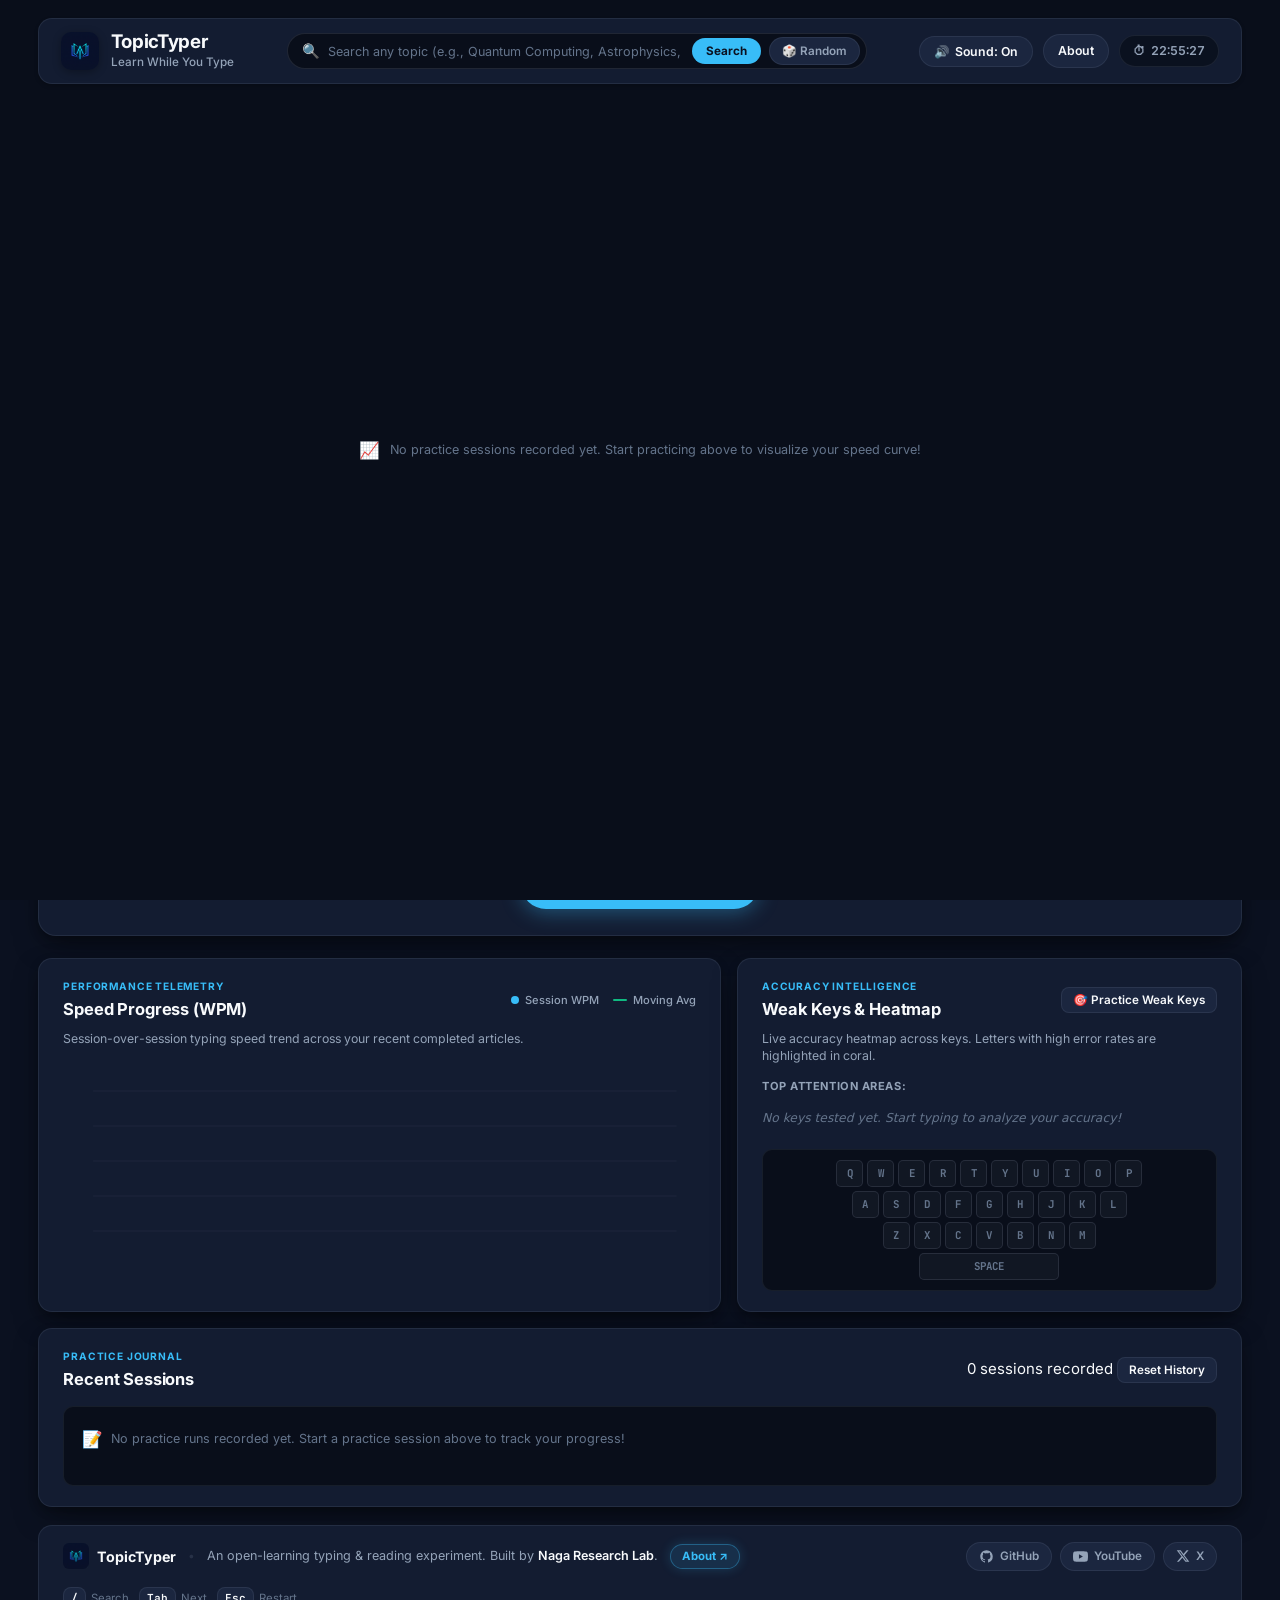
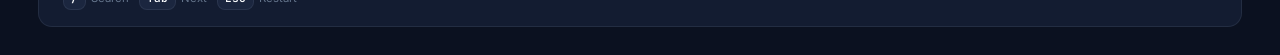
==== commit 7097758e: "Complete v3.5" ====
--- a/index.html
+++ b/index.html
@@ -5,6 +5,7 @@
   <meta name="viewport" content="width=device-width, initial-scale=1.0">
   <title>TopicTyper — Learn While You Type</title>
   <meta name="description" content="An open-learning typing and reading experiment. Learn interesting Wikipedia topics while improving your typing speed and accuracy. Built by Naga Research Lab.">
+  <link rel="icon" type="image/png" href="logo.png">
   <link rel="preconnect" href="https://fonts.googleapis.com">
   <link rel="preconnect" href="https://fonts.gstatic.com" crossorigin>
   <link href="https://fonts.googleapis.com/css2?family=Inter:wght@400;500;600;700;800&family=JetBrains+Mono:wght@400;500;600;700&display=swap" rel="stylesheet">
--- a/style.css
+++ b/style.css
@@ -111,6 +111,7 @@
    ========================================================================== */
 
 .app-header {
+  width: 100%;
   display: flex;
   align-items: center;
   justify-content: space-between;
@@ -120,6 +121,8 @@
   border-radius: var(--radius-lg);
   box-shadow: var(--shadow-sm);
   gap: 16px;
+  position: relative;
+  z-index: 10;
 }
 
 .header-brand-group {
@@ -437,12 +440,13 @@
    ========================================================================== */
 
 .setup-hero {
+  width: 100%;
   text-align: center;
-  padding: 14px 20px 4px;
-  display: flex;
-  flex-direction: column;
-  align-items: center;
-  gap: 10px;
+  padding: 8px 0 4px;
+  display: flex;
+  flex-direction: column;
+  align-items: center;
+  gap: 12px;
 }
 
 .hero-badge {
@@ -475,17 +479,21 @@
 }
 
 .setup-card {
+  width: 100%;
+  max-width: 1280px;
   background-color: var(--bg-card);
   border: 1px solid var(--border-card);
   border-radius: var(--radius-xl);
   box-shadow: var(--shadow-card);
-  padding: 24px 28px;
+  padding: 26px 30px;
   display: flex;
   flex-direction: column;
   gap: 22px;
+  text-align: left;
 }
 
 .setup-step {
+  width: 100%;
   display: flex;
   flex-direction: column;
   gap: 12px;
@@ -523,12 +531,14 @@
 
 /* Mode Selector Grid */
 .mode-selector-grid {
+  width: 100%;
   display: grid;
   grid-template-columns: repeat(2, 1fr);
   gap: 14px;
 }
 
 .mode-card {
+  min-width: 0;
   background-color: var(--bg-input);
   border: 1.5px solid var(--border-subtle);
   border-radius: var(--radius-lg);
@@ -651,12 +661,14 @@
 
 /* Topic Cards Grid */
 .topic-cards-grid {
+  width: 100%;
   display: grid;
   grid-template-columns: repeat(4, 1fr);
   gap: 12px;
 }
 
 .topic-card {
+  min-width: 0;
   background-color: var(--bg-input);
   border: 1px solid var(--border-subtle);
   border-radius: var(--radius-md);
@@ -698,12 +710,13 @@
 }
 
 .custom-topic-box {
+  width: 100%;
   display: flex;
   align-items: center;
   background-color: var(--bg-input);
   border: 1.5px solid var(--border-input);
   border-radius: var(--radius-md);
-  padding: 4px 12px;
+  padding: 4px 14px;
   gap: 10px;
   transition: all 0.2s ease;
 }
@@ -730,9 +743,10 @@
 
 /* Start Practice CTA */
 .start-cta-row {
+  width: 100%;
   display: flex;
   justify-content: center;
-  padding-top: 4px;
+  padding-top: 6px;
 }
 
 .btn-hero {
@@ -1237,6 +1251,8 @@
 
 .analytics-section {
   width: 100%;
+  max-width: 1280px;
+  margin: 0 auto;
 }
 
 .analytics-grid {
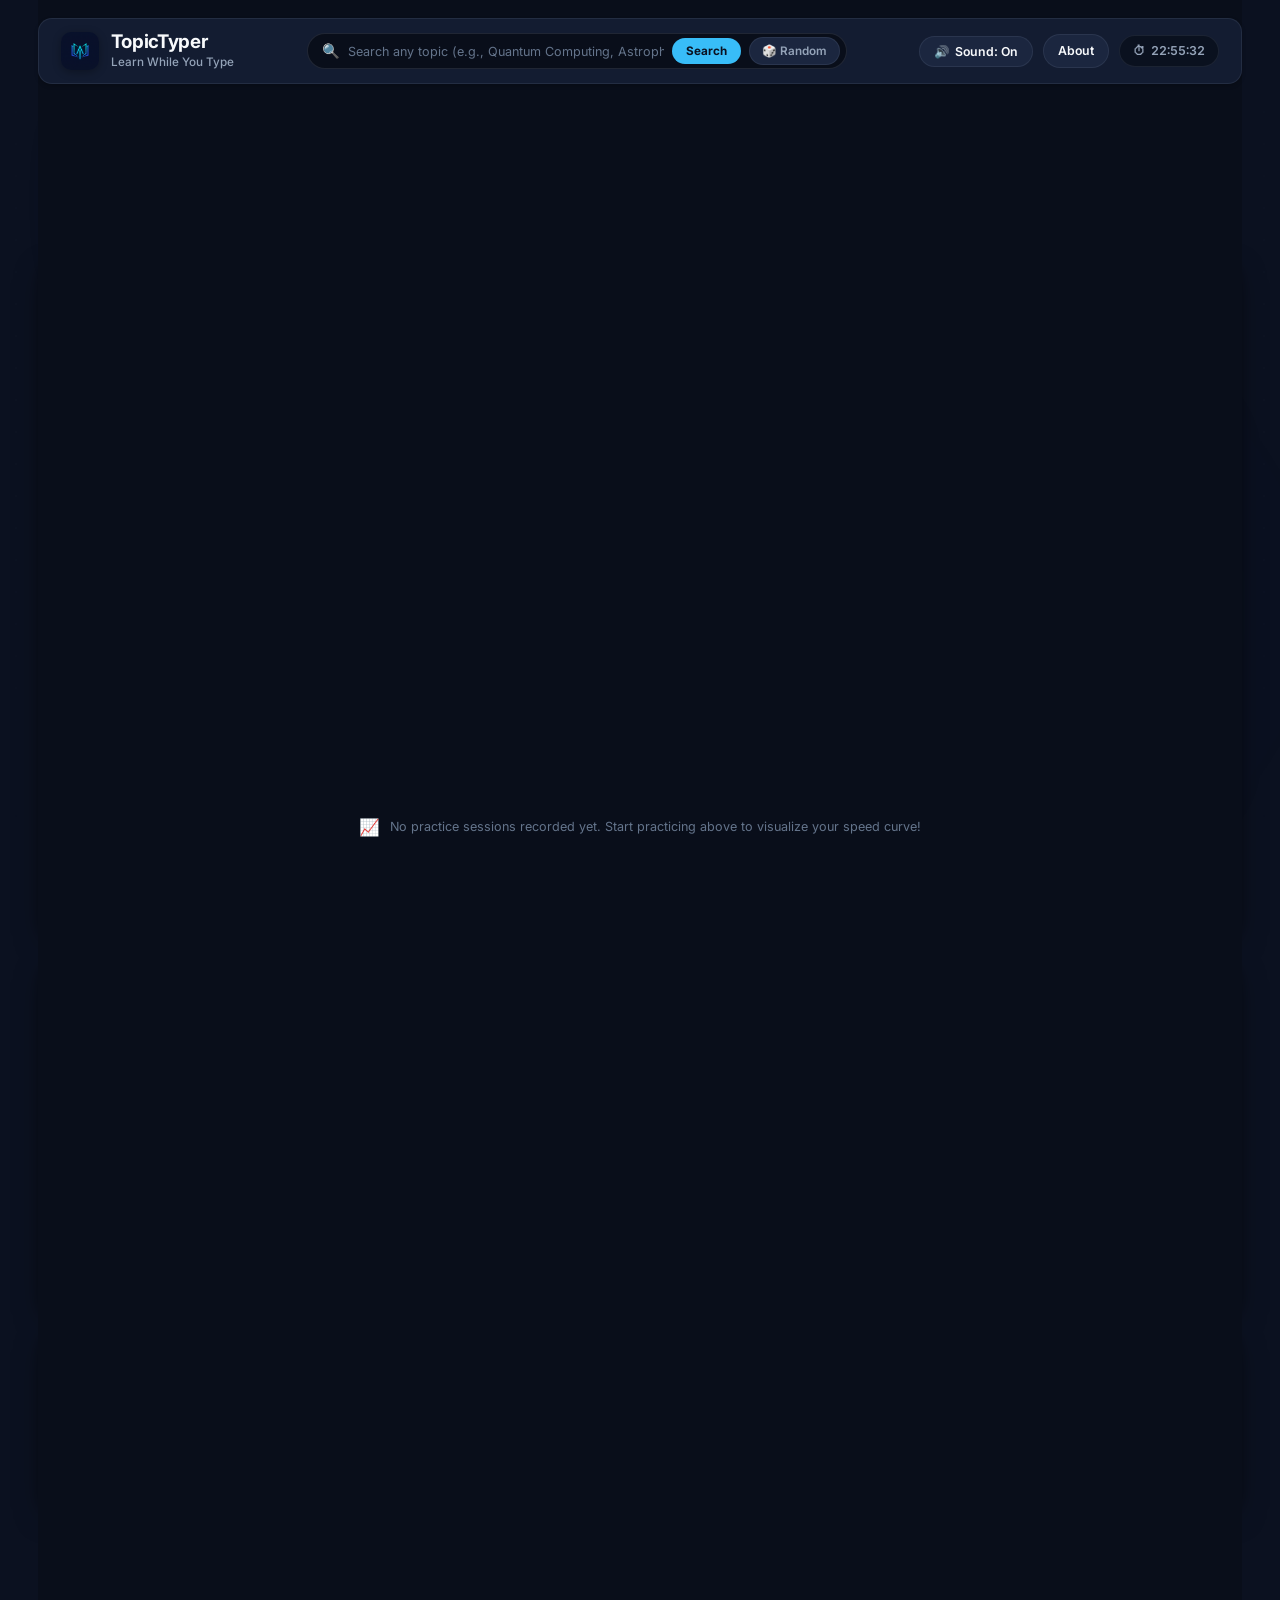
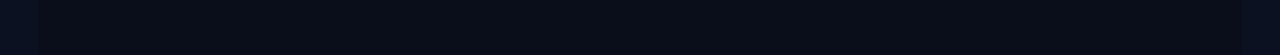
==== commit 340aa88f: "Fix timed mode countdown bug, header clipping, and add ambient motion background" ====
--- a/index.html
+++ b/index.html
@@ -12,6 +12,14 @@
   <link rel="stylesheet" href="style.css">
 </head>
 <body>
+  <!-- Ambient Living Motion Backdrop -->
+  <div class="ambient-backdrop" aria-hidden="true">
+    <div class="ambient-orb orb-sky"></div>
+    <div class="ambient-orb orb-indigo"></div>
+    <div class="ambient-orb orb-emerald"></div>
+    <div class="ambient-grid-glow"></div>
+  </div>
+
   <!-- Full-Screen App Shell -->
   <div class="app-container">
     <!-- Top Header with Merged Search -->
--- a/style.css
+++ b/style.css
@@ -85,13 +85,128 @@
 /* Ambient Aesthetic Background Graphics (Dot-Matrix + Soft Radial Glows) */
 body {
   background-color: #0B1120;
-  background-image: 
-    radial-gradient(circle at 18% 12%, rgba(56, 189, 248, 0.07) 0%, transparent 45%),
-    radial-gradient(circle at 82% 28%, rgba(99, 102, 241, 0.05) 0%, transparent 50%),
-    radial-gradient(circle at 50% 88%, rgba(16, 185, 129, 0.04) 0%, transparent 55%),
-    radial-gradient(rgba(148, 163, 184, 0.08) 1px, transparent 1px);
-  background-size: 100% 100%, 100% 100%, 100% 100%, 28px 28px;
-  background-attachment: fixed;
+  position: relative;
+  min-height: 100vh;
+}
+
+/* ==========================================================================
+   Ambient Living Motion Backdrop (GPU-Accelerated Drifting Orbs & Cyber Grid)
+   ========================================================================== */
+
+.ambient-backdrop {
+  position: fixed;
+  inset: 0;
+  width: 100vw;
+  height: 100vh;
+  pointer-events: none;
+  z-index: 0;
+  overflow: hidden;
+}
+
+.ambient-orb {
+  position: absolute;
+  border-radius: 50%;
+  pointer-events: none;
+  will-change: transform;
+}
+
+.ambient-orb.orb-sky {
+  width: 560px;
+  height: 560px;
+  top: -80px;
+  left: 8%;
+  background: radial-gradient(circle, rgba(56, 189, 248, 0.11) 0%, rgba(56, 189, 248, 0.03) 45%, transparent 70%);
+  filter: blur(85px);
+  animation: driftOrbSky 25s ease-in-out infinite alternate;
+}
+
+.ambient-orb.orb-indigo {
+  width: 640px;
+  height: 640px;
+  top: 32%;
+  right: 4%;
+  background: radial-gradient(circle, rgba(99, 102, 241, 0.10) 0%, rgba(99, 102, 241, 0.02) 50%, transparent 75%);
+  filter: blur(95px);
+  animation: driftOrbIndigo 32s ease-in-out infinite alternate;
+}
+
+.ambient-orb.orb-emerald {
+  width: 480px;
+  height: 480px;
+  bottom: 4%;
+  left: 28%;
+  background: radial-gradient(circle, rgba(16, 185, 129, 0.07) 0%, rgba(16, 185, 129, 0.015) 50%, transparent 70%);
+  filter: blur(85px);
+  animation: driftOrbEmerald 28s ease-in-out infinite alternate;
+}
+
+.ambient-grid-glow {
+  position: absolute;
+  inset: 0;
+  background-image: radial-gradient(rgba(148, 163, 184, 0.10) 1px, transparent 1px);
+  background-size: 32px 32px;
+  mask-image: radial-gradient(circle at 50% 45%, black 45%, rgba(0, 0, 0, 0.2) 75%, transparent 95%);
+  -webkit-mask-image: radial-gradient(circle at 50% 45%, black 45%, rgba(0, 0, 0, 0.2) 75%, transparent 95%);
+  animation: pulseCyberGrid 14s ease-in-out infinite alternate;
+  pointer-events: none;
+}
+
+@keyframes driftOrbSky {
+  0% {
+    transform: translate3d(0, 0, 0) scale(1);
+  }
+  50% {
+    transform: translate3d(60px, 45px, 0) scale(1.12);
+  }
+  100% {
+    transform: translate3d(-35px, 75px, 0) scale(0.96);
+  }
+}
+
+@keyframes driftOrbIndigo {
+  0% {
+    transform: translate3d(0, 0, 0) scale(1);
+  }
+  50% {
+    transform: translate3d(-70px, -45px, 0) scale(1.15);
+  }
+  100% {
+    transform: translate3d(45px, -30px, 0) scale(0.92);
+  }
+}
+
+@keyframes driftOrbEmerald {
+  0% {
+    transform: translate3d(0, 0, 0) scale(1);
+  }
+  50% {
+    transform: translate3d(-45px, 35px, 0) scale(1.1);
+  }
+  100% {
+    transform: translate3d(40px, -50px, 0) scale(0.94);
+  }
+}
+
+@keyframes pulseCyberGrid {
+  0% {
+    opacity: 0.45;
+    transform: scale(1);
+  }
+  50% {
+    opacity: 0.85;
+    transform: scale(1.02);
+  }
+  100% {
+    opacity: 0.45;
+    transform: scale(1);
+  }
+}
+
+@media (prefers-reduced-motion: reduce) {
+  .ambient-orb,
+  .ambient-grid-glow {
+    animation: none !important;
+  }
 }
 
 /* Full-Screen Workspace Wrapper (94vw up to 1600px) */
@@ -104,6 +219,9 @@
   flex-direction: column;
   gap: 18px;
   min-height: 100vh;
+  position: relative;
+  z-index: 1;
+  box-sizing: border-box;
 }
 
 /* ==========================================================================
@@ -112,6 +230,8 @@
 
 .app-header {
   width: 100%;
+  max-width: 100%;
+  box-sizing: border-box;
   display: flex;
   align-items: center;
   justify-content: space-between;
@@ -170,8 +290,9 @@
 
 /* Merged Header Search Bar (No Suggestion Chips Row) */
 .header-search-bar {
-  flex: 1;
-  max-width: 580px;
+  flex: 1 1 240px;
+  min-width: 140px;
+  max-width: 540px;
   display: flex;
   align-items: center;
   background-color: var(--bg-input);
@@ -180,6 +301,7 @@
   padding: 3px 6px 3px 14px;
   gap: 8px;
   transition: all 0.2s ease;
+  box-sizing: border-box;
 }
 
 .header-search-bar:focus-within {
@@ -254,6 +376,7 @@
   align-items: center;
   gap: 10px;
   flex-shrink: 0;
+  box-sizing: border-box;
 }
 
 .header-btn {
@@ -307,6 +430,8 @@
   align-items: center;
   gap: 6px;
   font-feature-settings: "tnum";
+  flex-shrink: 0;
+  white-space: nowrap;
 }
 
 /* Common Buttons */
@@ -2382,11 +2507,36 @@
   }
 }
 
+@media (max-width: 960px) {
+  .app-header {
+    flex-wrap: wrap;
+    padding: 12px 16px;
+    gap: 12px;
+  }
+
+  .header-brand-group {
+    flex: 1 0 auto;
+  }
+
+  .header-actions {
+    flex: 0 0 auto;
+    margin-left: auto;
+  }
+
+  .header-search-bar {
+    order: 3;
+    flex: 1 1 100%;
+    max-width: 100%;
+    margin-top: 2px;
+  }
+}
+
 @media (max-width: 640px) {
   .app-header {
     flex-direction: column;
     align-items: stretch;
     gap: 12px;
+    padding: 12px 14px;
   }
 
   .header-brand-group {
@@ -2400,6 +2550,8 @@
 
   .header-actions {
     justify-content: space-between;
+    flex-wrap: wrap;
+    gap: 8px;
   }
 
   .mode-selector-grid {
